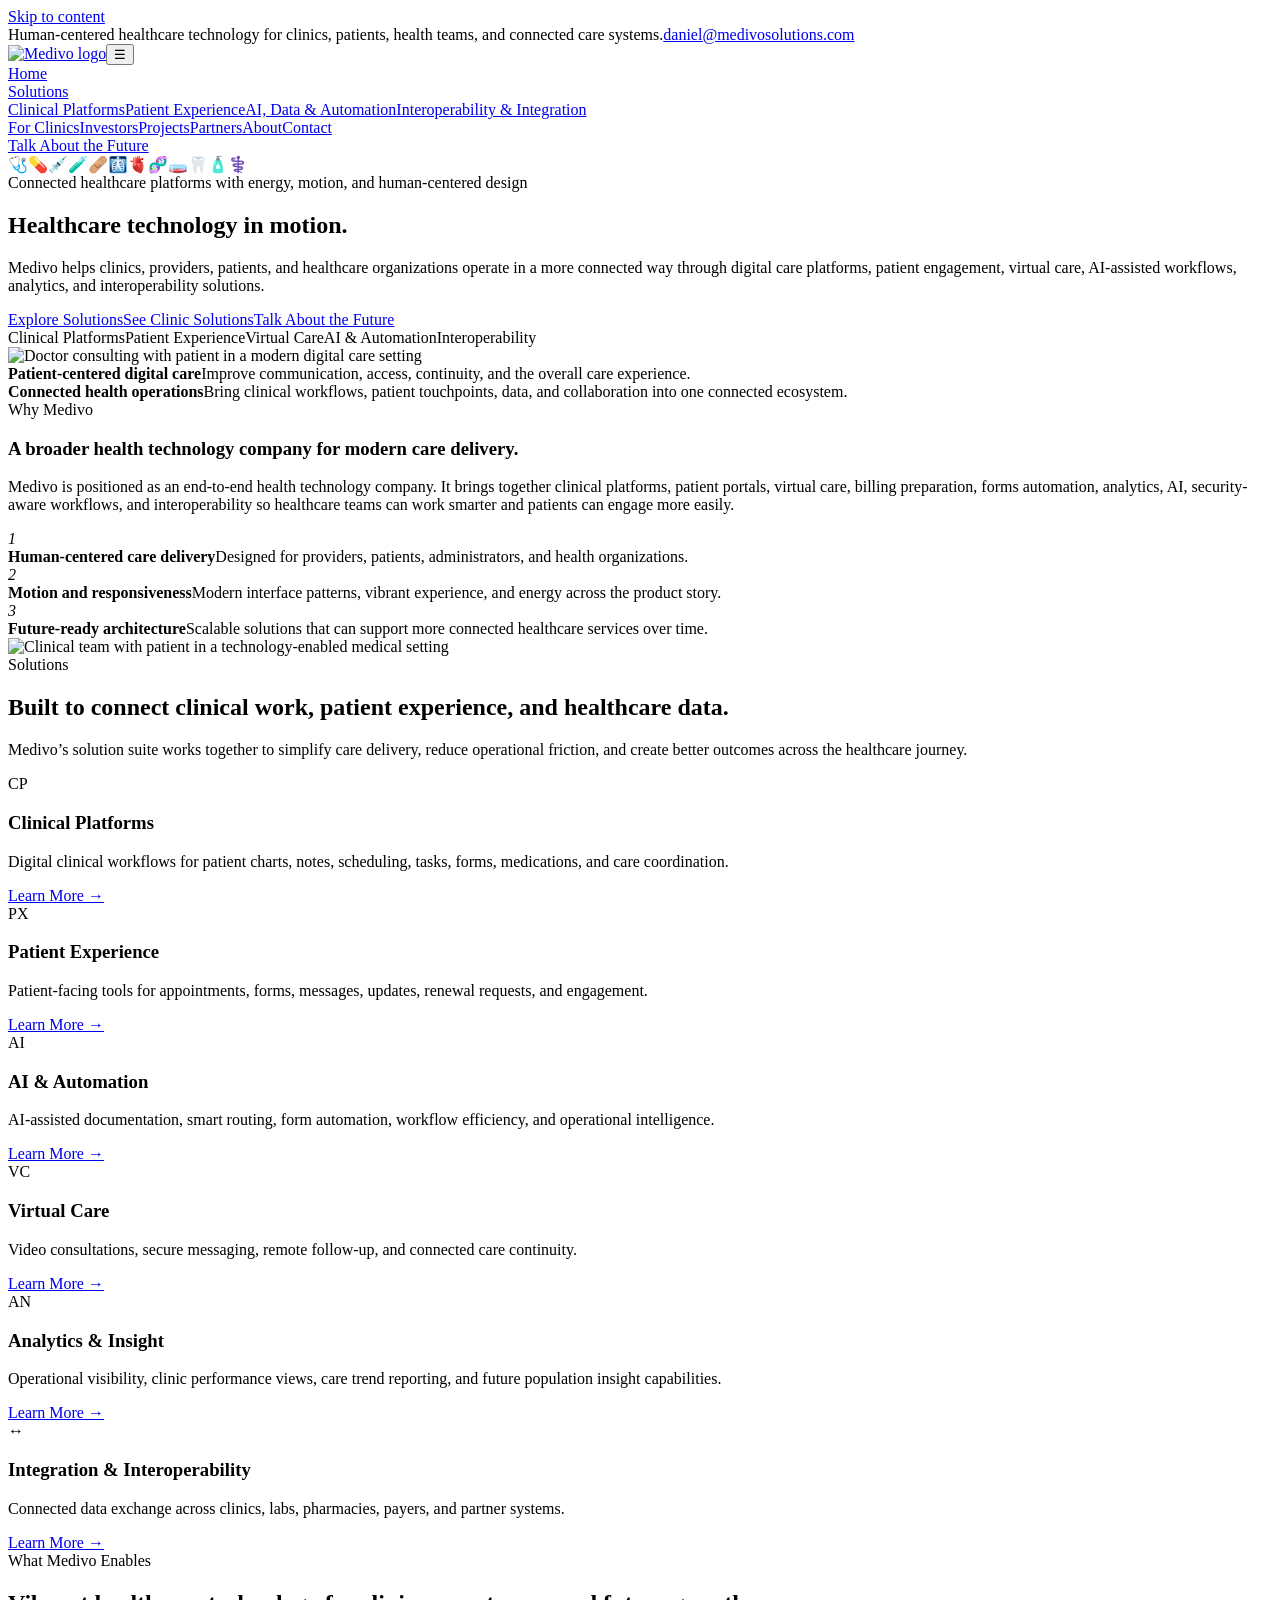
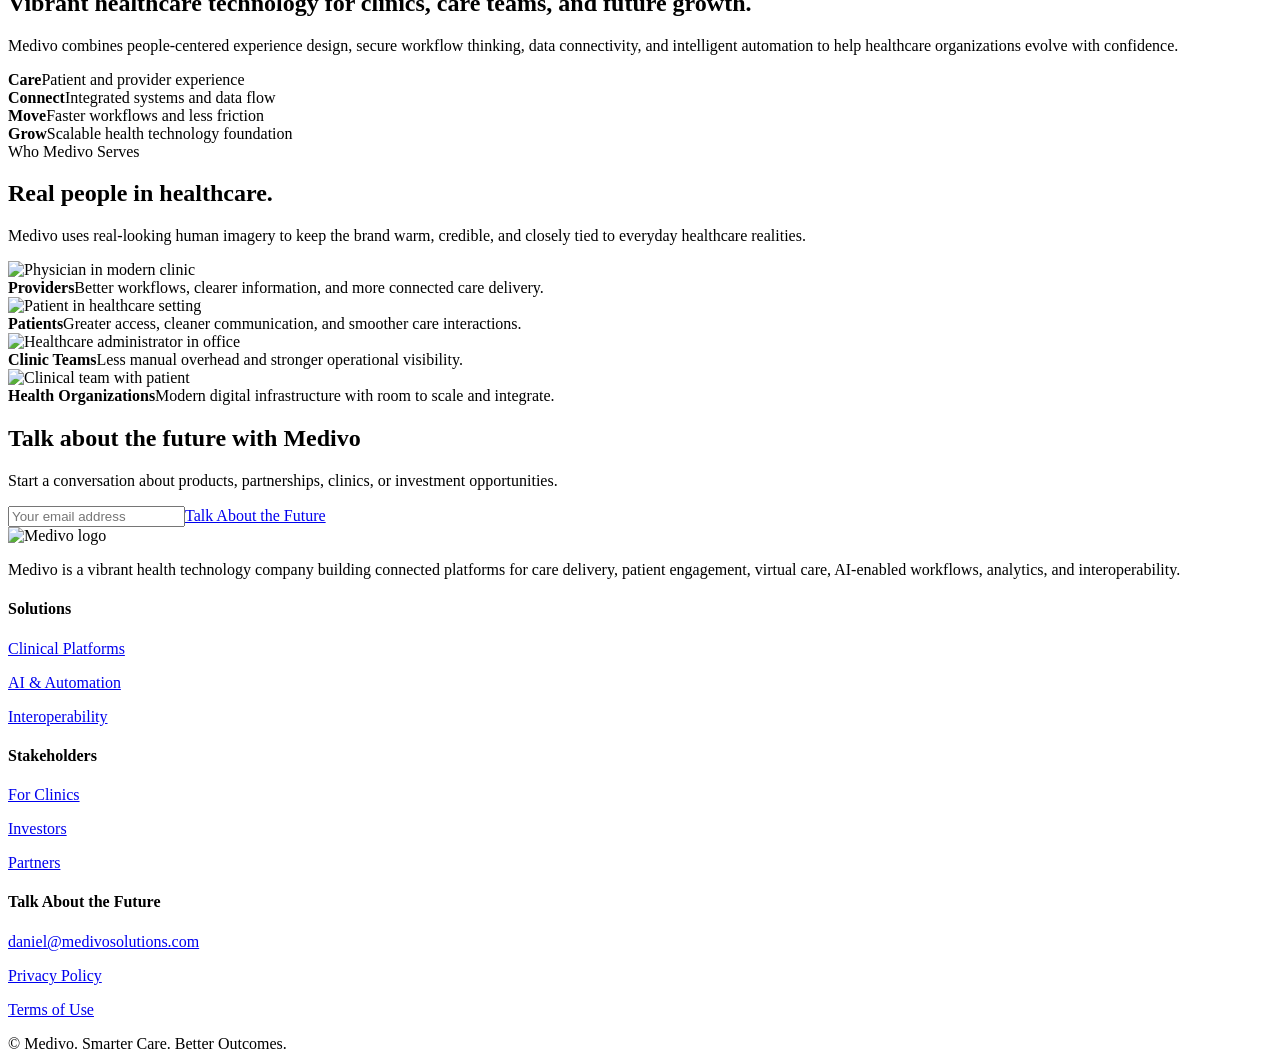
==== index.html @ 754ff714 "Add files via upload" ====
<!doctype html>
<html lang="en">
<head>
<meta charset="utf-8">
<meta name="viewport" content="width=device-width,initial-scale=1">
<title>Medivo | Vibrant Health Technology</title>
<meta name="description" content="Vibrant Medivo health technology website with movement and animated medical equipment.">
<link rel="icon" href="assets/img/favicon.png" type="image/png">
<link rel="stylesheet" href="assets/css/styles.css">
</head>
<body>
<div class="bg-grid" aria-hidden="true"></div>
<div class="bg-orbs" aria-hidden="true"><span></span><span></span><span></span><span></span></div>
<a class="skip-link" href="#main">Skip to content</a>
<div class="topbar"><div class="container topbar-inner"><span>Human-centered healthcare technology for clinics, patients, health teams, and connected care systems.</span><a data-talk-future data-subject="Talk About the Future - Website Inquiry" href="mailto:daniel@medivosolutions.com">daniel@medivosolutions.com</a></div></div>
<header class="header"><div class="container nav"><a class="logo" href="index.html" aria-label="Medivo Home"><img src="assets/img/medivo-logo-main.png" alt="Medivo logo"></a><button class="mobile-toggle" aria-label="Open menu" aria-expanded="false">☰</button><nav class="nav-menu" aria-label="Main navigation"><a href="index.html">Home</a><div class="dropdown"><a href="products-services.html">Solutions</a><div class="dropdown-menu"><a href="products-services.html#clinical">Clinical Platforms</a><a href="products-services.html#patient">Patient Experience</a><a href="products-services.html#ai">AI, Data & Automation</a><a href="products-services.html#connect">Interoperability & Integration</a></div></div><a href="clinics.html">For Clinics</a><a href="investors.html">Investors</a><a href="projects.html">Projects</a><a href="partners.html">Partners</a><a href="about.html">About</a><a href="contact.html">Contact</a></nav><div class="nav-actions"><a class="nav-cta pulse" data-talk-future data-subject="Talk About the Future - Main CTA" href="mailto:daniel@medivosolutions.com">Talk About the Future</a></div></div></header>
<main id="main">
<section class="hero"><div class="rain-layer" aria-hidden="true"><span class="med-drop">🩺</span><span class="med-drop">💊</span><span class="med-drop">💉</span><span class="med-drop">🧪</span><span class="med-drop">🩹</span><span class="med-drop">🩻</span><span class="med-drop">🫀</span><span class="med-drop">🧬</span><span class="med-drop">🧫</span><span class="med-drop">🦷</span><span class="med-drop">🧴</span><span class="med-drop">⚕️</span></div>
<div class="container hero-grid"><div class="reveal"><span class="kicker">Connected healthcare platforms with energy, motion, and human-centered design</span><h1>Healthcare technology in motion.</h1><p>Medivo helps clinics, providers, patients, and healthcare organizations operate in a more connected way through digital care platforms, patient engagement, virtual care, AI-assisted workflows, analytics, and interoperability solutions.</p><div class="hero-actions"><a class="btn btn-primary" href="products-services.html">Explore Solutions</a><a class="btn btn-glass" href="clinics.html">See Clinic Solutions</a><a class="btn btn-glass" data-talk-future data-subject="Talk About the Future - Hero CTA" href="mailto:daniel@medivosolutions.com">Talk About the Future</a></div><div class="hero-pills"><span class="hero-pill">Clinical Platforms</span><span class="hero-pill">Patient Experience</span><span class="hero-pill">Virtual Care</span><span class="hero-pill">AI & Automation</span><span class="hero-pill">Interoperability</span></div></div>
<div class="hero-visual reveal"><div class="image-shell float-soft"><img src="assets/img/hero-consultation.png" alt="Doctor consulting with patient in a modern digital care setting"></div><div class="floating-card left float"><strong>Patient-centered digital care</strong><span>Improve communication, access, continuity, and the overall care experience.</span><div class="dots"><i></i><i></i><i></i></div></div><div class="floating-card right float-soft"><strong>Connected health operations</strong><span>Bring clinical workflows, patient touchpoints, data, and collaboration into one connected ecosystem.</span></div></div></div></section>
<section class="section alt"><div class="container split"><div class="card reveal"><span class="section-kicker">Why Medivo</span><h3>A broader health technology company for modern care delivery.</h3><p>Medivo is positioned as an end-to-end health technology company. It brings together clinical platforms, patient portals, virtual care, billing preparation, forms automation, analytics, AI, security-aware workflows, and interoperability so healthcare teams can work smarter and patients can engage more easily.</p><div class="value-list"><div class="value"><i>1</i><div><strong>Human-centered care delivery</strong><span>Designed for providers, patients, administrators, and health organizations.</span></div></div><div class="value"><i>2</i><div><strong>Motion and responsiveness</strong><span>Modern interface patterns, vibrant experience, and energy across the product story.</span></div></div><div class="value"><i>3</i><div><strong>Future-ready architecture</strong><span>Scalable solutions that can support more connected healthcare services over time.</span></div></div></div></div><div class="card-img reveal"><img src="assets/img/clinic-team.png" alt="Clinical team with patient in a technology-enabled medical setting"></div></div></section>
<section class="section"><div class="container"><div class="section-head reveal"><span class="section-kicker">Solutions</span><h2>Built to connect clinical work, patient experience, and healthcare data.</h2><p>Medivo’s solution suite works together to simplify care delivery, reduce operational friction, and create better outcomes across the healthcare journey.</p></div><div class="feature-grid"><article class="feature-card reveal" id="clinical"><div class="icon">CP</div><h3>Clinical Platforms</h3><p>Digital clinical workflows for patient charts, notes, scheduling, tasks, forms, medications, and care coordination.</p><a class="learn" href="products-services.html#clinical">Learn More →</a></article><article class="feature-card reveal" id="patient"><div class="icon">PX</div><h3>Patient Experience</h3><p>Patient-facing tools for appointments, forms, messages, updates, renewal requests, and engagement.</p><a class="learn" href="products-services.html#patient">Learn More →</a></article><article class="feature-card reveal" id="ai"><div class="icon">AI</div><h3>AI & Automation</h3><p>AI-assisted documentation, smart routing, form automation, workflow efficiency, and operational intelligence.</p><a class="learn" href="products-services.html#ai">Learn More →</a></article><article class="feature-card reveal" id="virtual"><div class="icon">VC</div><h3>Virtual Care</h3><p>Video consultations, secure messaging, remote follow-up, and connected care continuity.</p><a class="learn" href="products-services.html#virtual">Learn More →</a></article><article class="feature-card reveal" id="analytics"><div class="icon">AN</div><h3>Analytics & Insight</h3><p>Operational visibility, clinic performance views, care trend reporting, and future population insight capabilities.</p><a class="learn" href="products-services.html#analytics">Learn More →</a></article><article class="feature-card reveal" id="connect"><div class="icon">↔</div><h3>Integration & Interoperability</h3><p>Connected data exchange across clinics, labs, pharmacies, payers, and partner systems.</p><a class="learn" href="products-services.html#connect">Learn More →</a></article></div></div></section>
<section class="section alt"><div class="container band reveal"><span class="section-kicker">What Medivo Enables</span><h2>Vibrant healthcare technology for clinics, care teams, and future growth.</h2><p>Medivo combines people-centered experience design, secure workflow thinking, data connectivity, and intelligent automation to help healthcare organizations evolve with confidence.</p><div class="kpi-grid"><div class="kpi"><strong>Care</strong><span>Patient and provider experience</span></div><div class="kpi"><strong>Connect</strong><span>Integrated systems and data flow</span></div><div class="kpi"><strong>Move</strong><span>Faster workflows and less friction</span></div><div class="kpi"><strong>Grow</strong><span>Scalable health technology foundation</span></div></div></div></section>
<section class="section"><div class="container"><div class="section-head reveal"><span class="section-kicker">Who Medivo Serves</span><h2>Real people in healthcare.</h2><p>Medivo uses real-looking human imagery to keep the brand warm, credible, and closely tied to everyday healthcare realities.</p></div><div class="people-grid"><div class="person-card reveal"><img src="assets/img/doctor-portrait.png" alt="Physician in modern clinic"><div class="person-copy"><strong>Providers</strong><span>Better workflows, clearer information, and more connected care delivery.</span></div></div><div class="person-card reveal"><img src="assets/img/patient-portrait.png" alt="Patient in healthcare setting"><div class="person-copy"><strong>Patients</strong><span>Greater access, cleaner communication, and smoother care interactions.</span></div></div><div class="person-card reveal"><img src="assets/img/professional-office.png" alt="Healthcare administrator in office"><div class="person-copy"><strong>Clinic Teams</strong><span>Less manual overhead and stronger operational visibility.</span></div></div><div class="person-card reveal"><img src="assets/img/clinic-team.png" alt="Clinical team with patient"><div class="person-copy"><strong>Health Organizations</strong><span>Modern digital infrastructure with room to scale and integrate.</span></div></div></div></div></section>
<section class="section alt"><div class="container newsletter reveal"><div><h2>Talk about the future with Medivo</h2><p>Start a conversation about products, partnerships, clinics, or investment opportunities.</p></div><div class="newsletter-form"><input aria-label="Email address" placeholder="Your email address"><a class="btn btn-primary" data-talk-future data-subject="Talk About the Future - Homepage Bottom CTA" href="mailto:daniel@medivosolutions.com">Talk About the Future</a></div></div></section></main>
<footer class="footer"><div class="container"><div class="footer-grid"><div><img src="assets/img/medivo-logo-main.png" alt="Medivo logo"><p>Medivo is a vibrant health technology company building connected platforms for care delivery, patient engagement, virtual care, AI-enabled workflows, analytics, and interoperability.</p></div><div><h4>Solutions</h4><p><a href="products-services.html">Clinical Platforms</a></p><p><a href="products-services.html#ai">AI & Automation</a></p><p><a href="products-services.html#connect">Interoperability</a></p></div><div><h4>Stakeholders</h4><p><a href="clinics.html">For Clinics</a></p><p><a href="investors.html">Investors</a></p><p><a href="partners.html">Partners</a></p></div><div><h4>Talk About the Future</h4><p><a data-talk-future data-subject="Talk About the Future - Footer Inquiry" href="mailto:daniel@medivosolutions.com">daniel@medivosolutions.com</a></p><p><a href="privacy-policy.html">Privacy Policy</a></p><p><a href="terms-of-use.html">Terms of Use</a></p></div></div><div class="footer-bottom">© <span data-year></span> Medivo. Smarter Care. Better Outcomes.</div></div></footer>
<script src="assets/js/main.js"></script>
</body></html>
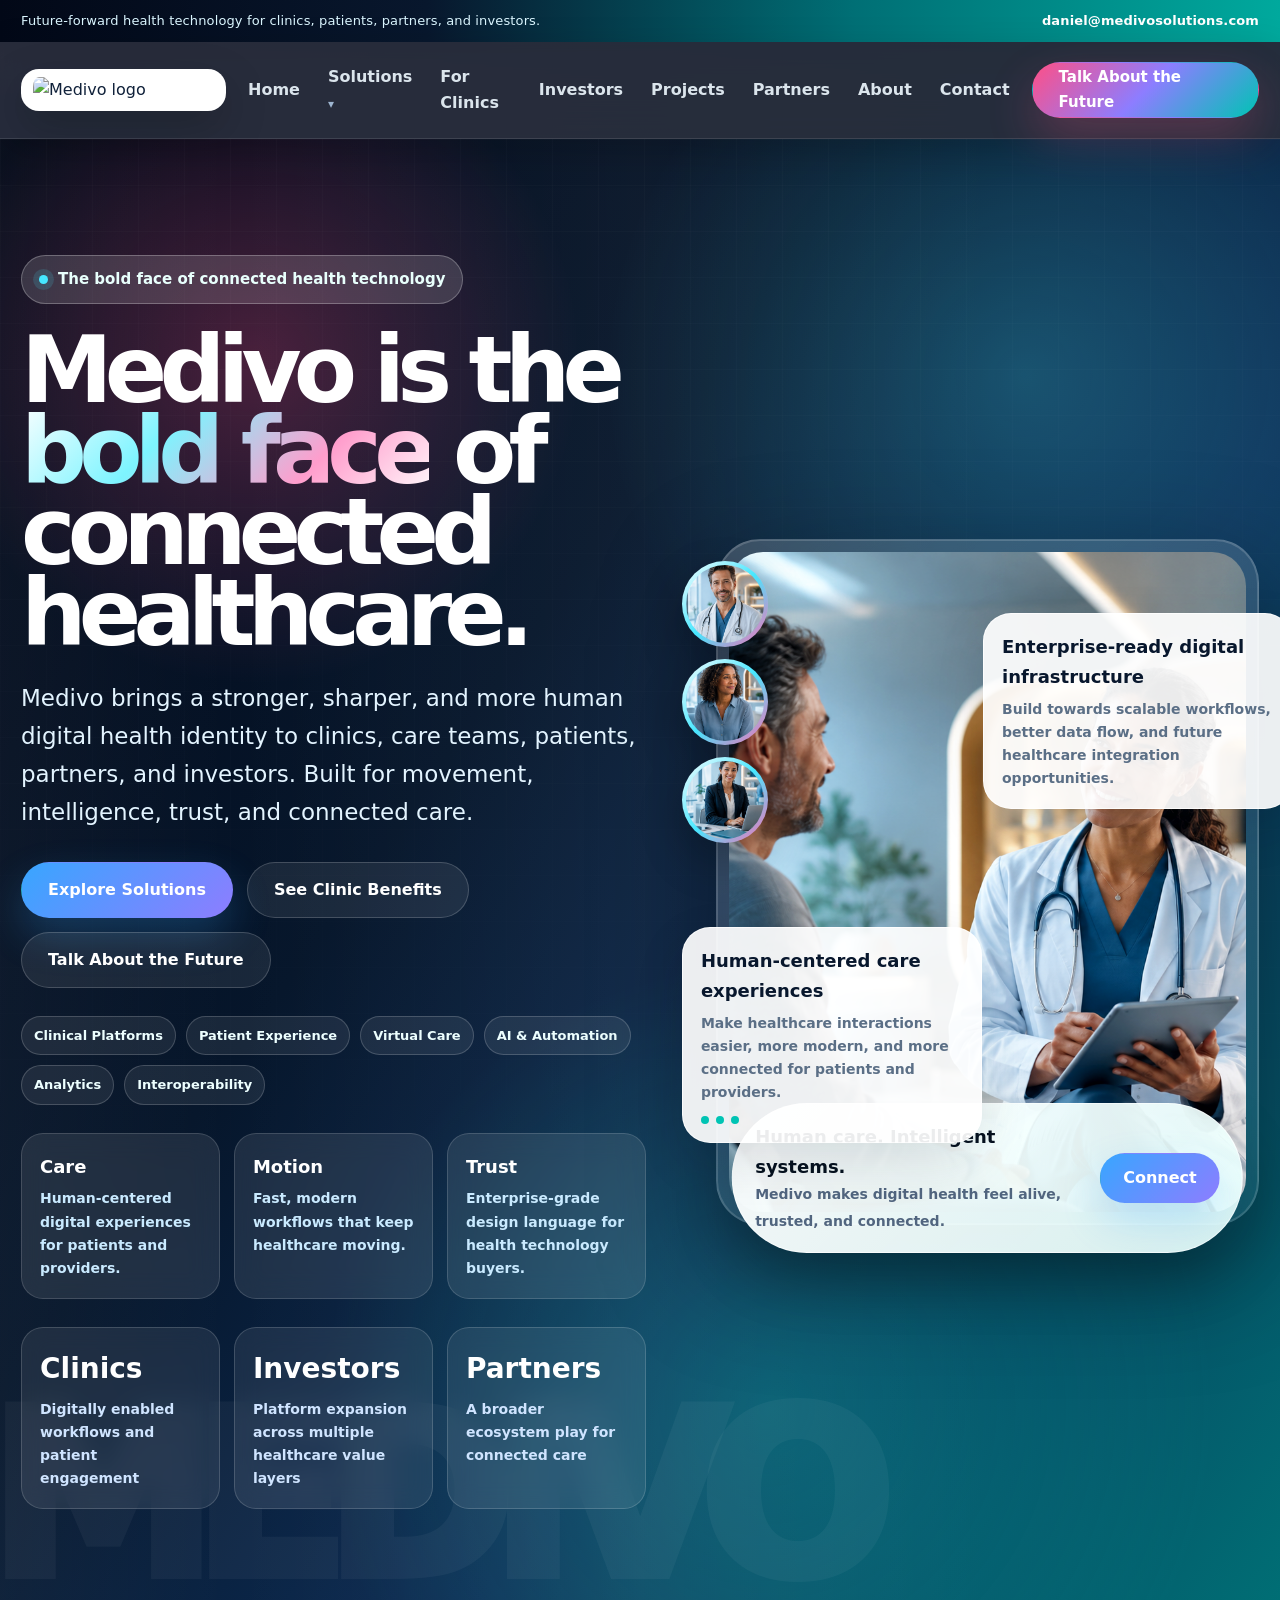
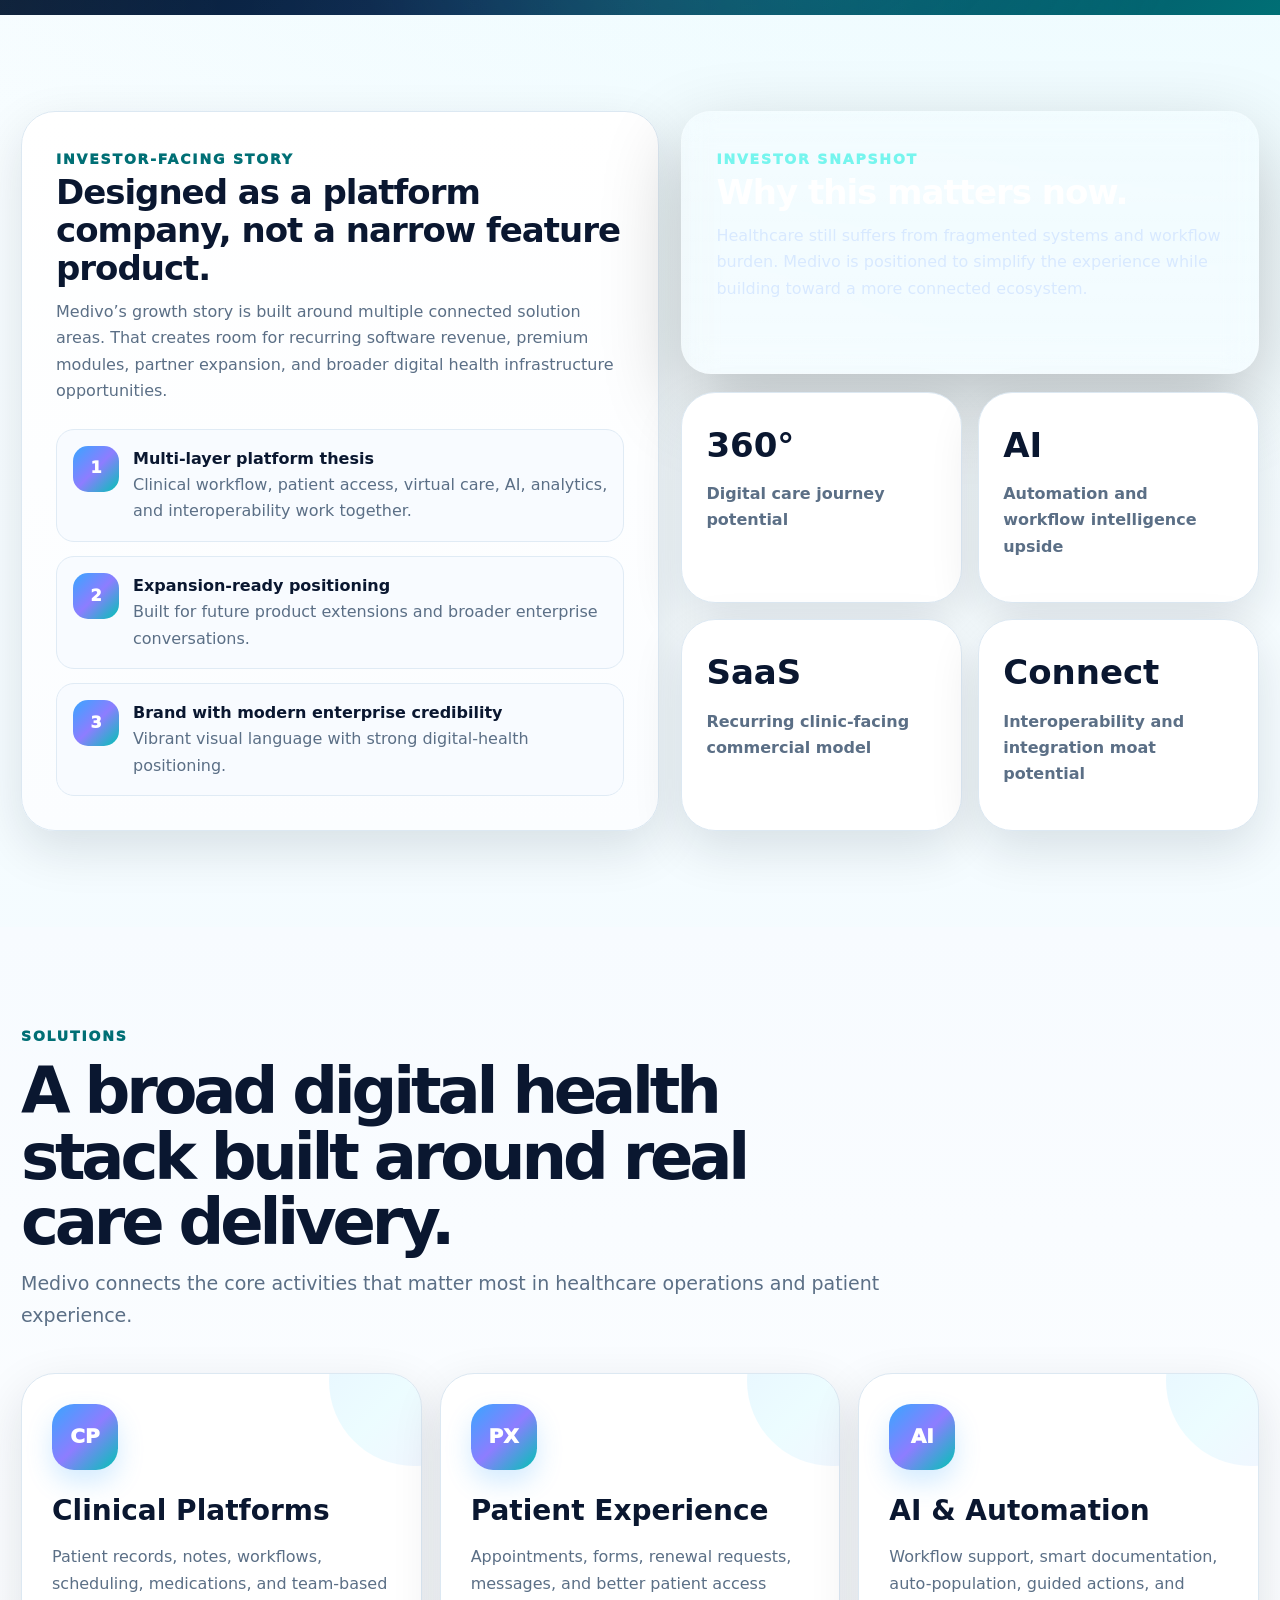
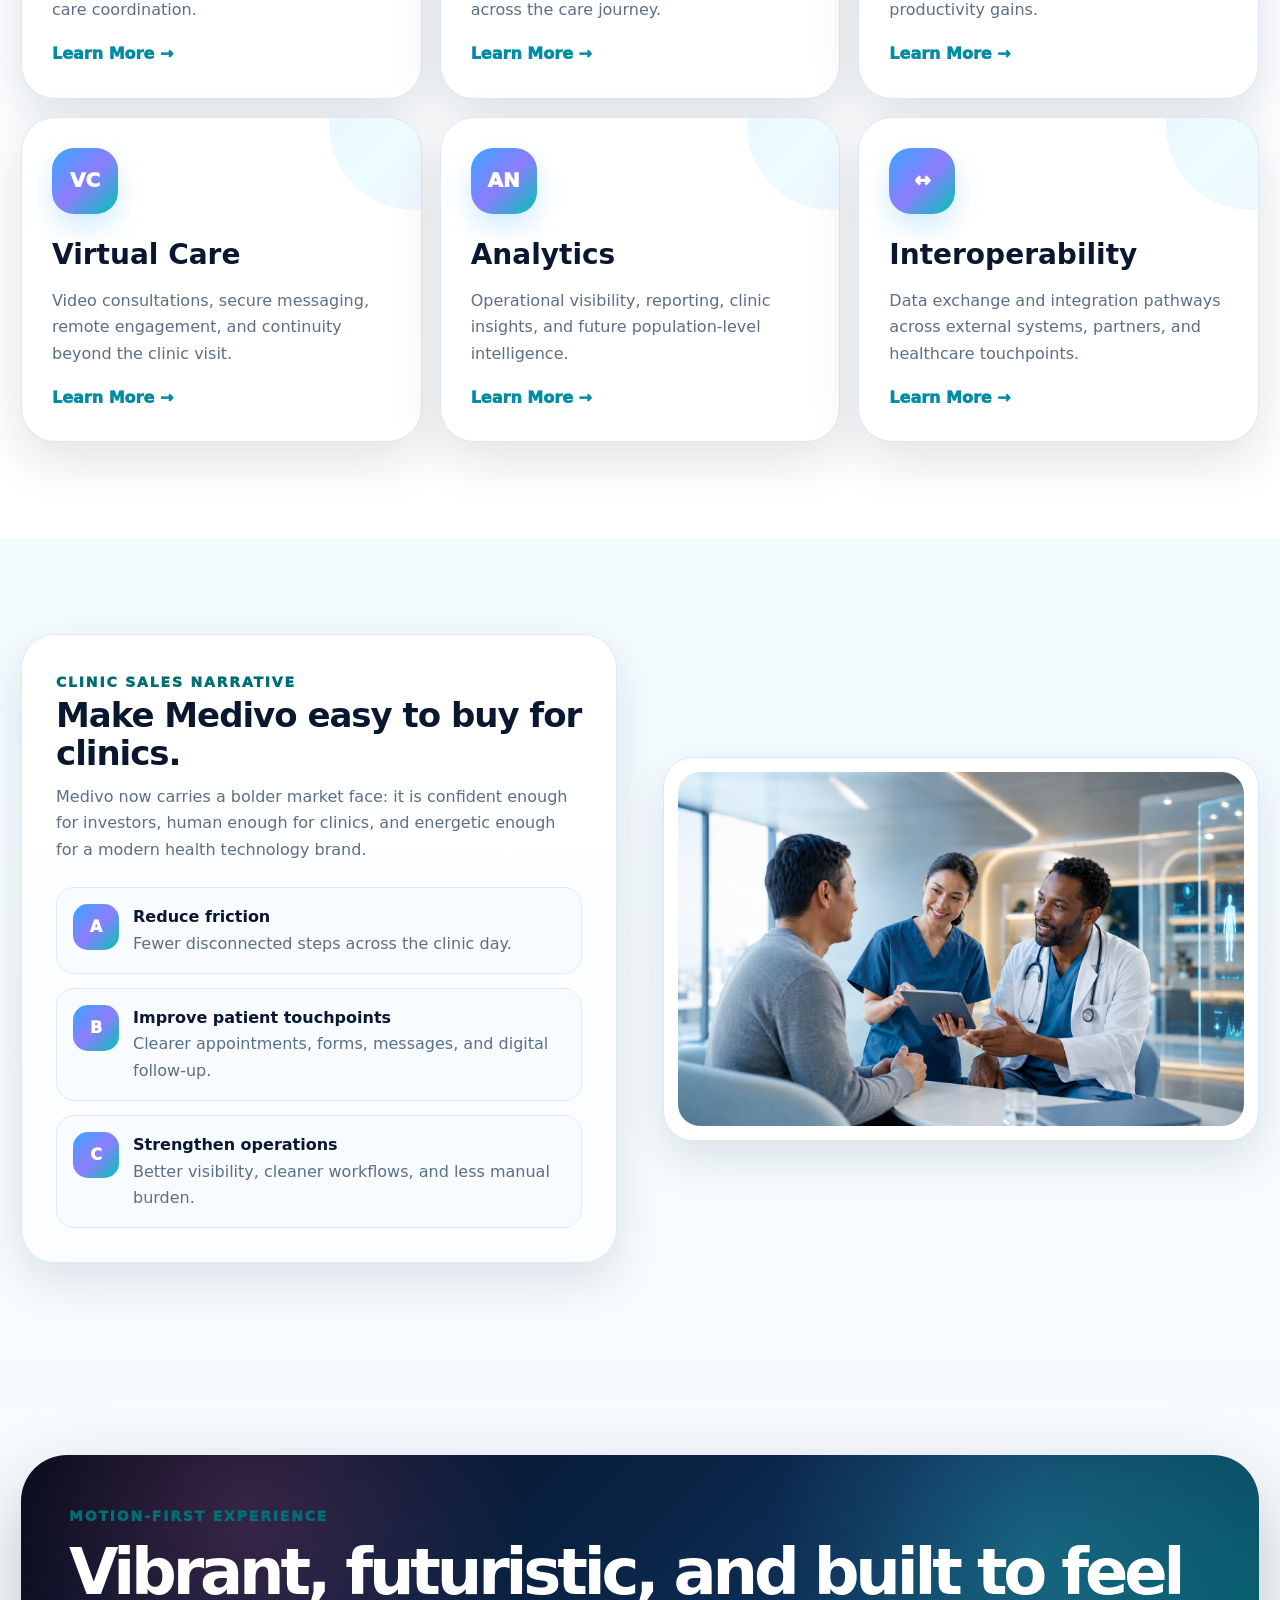
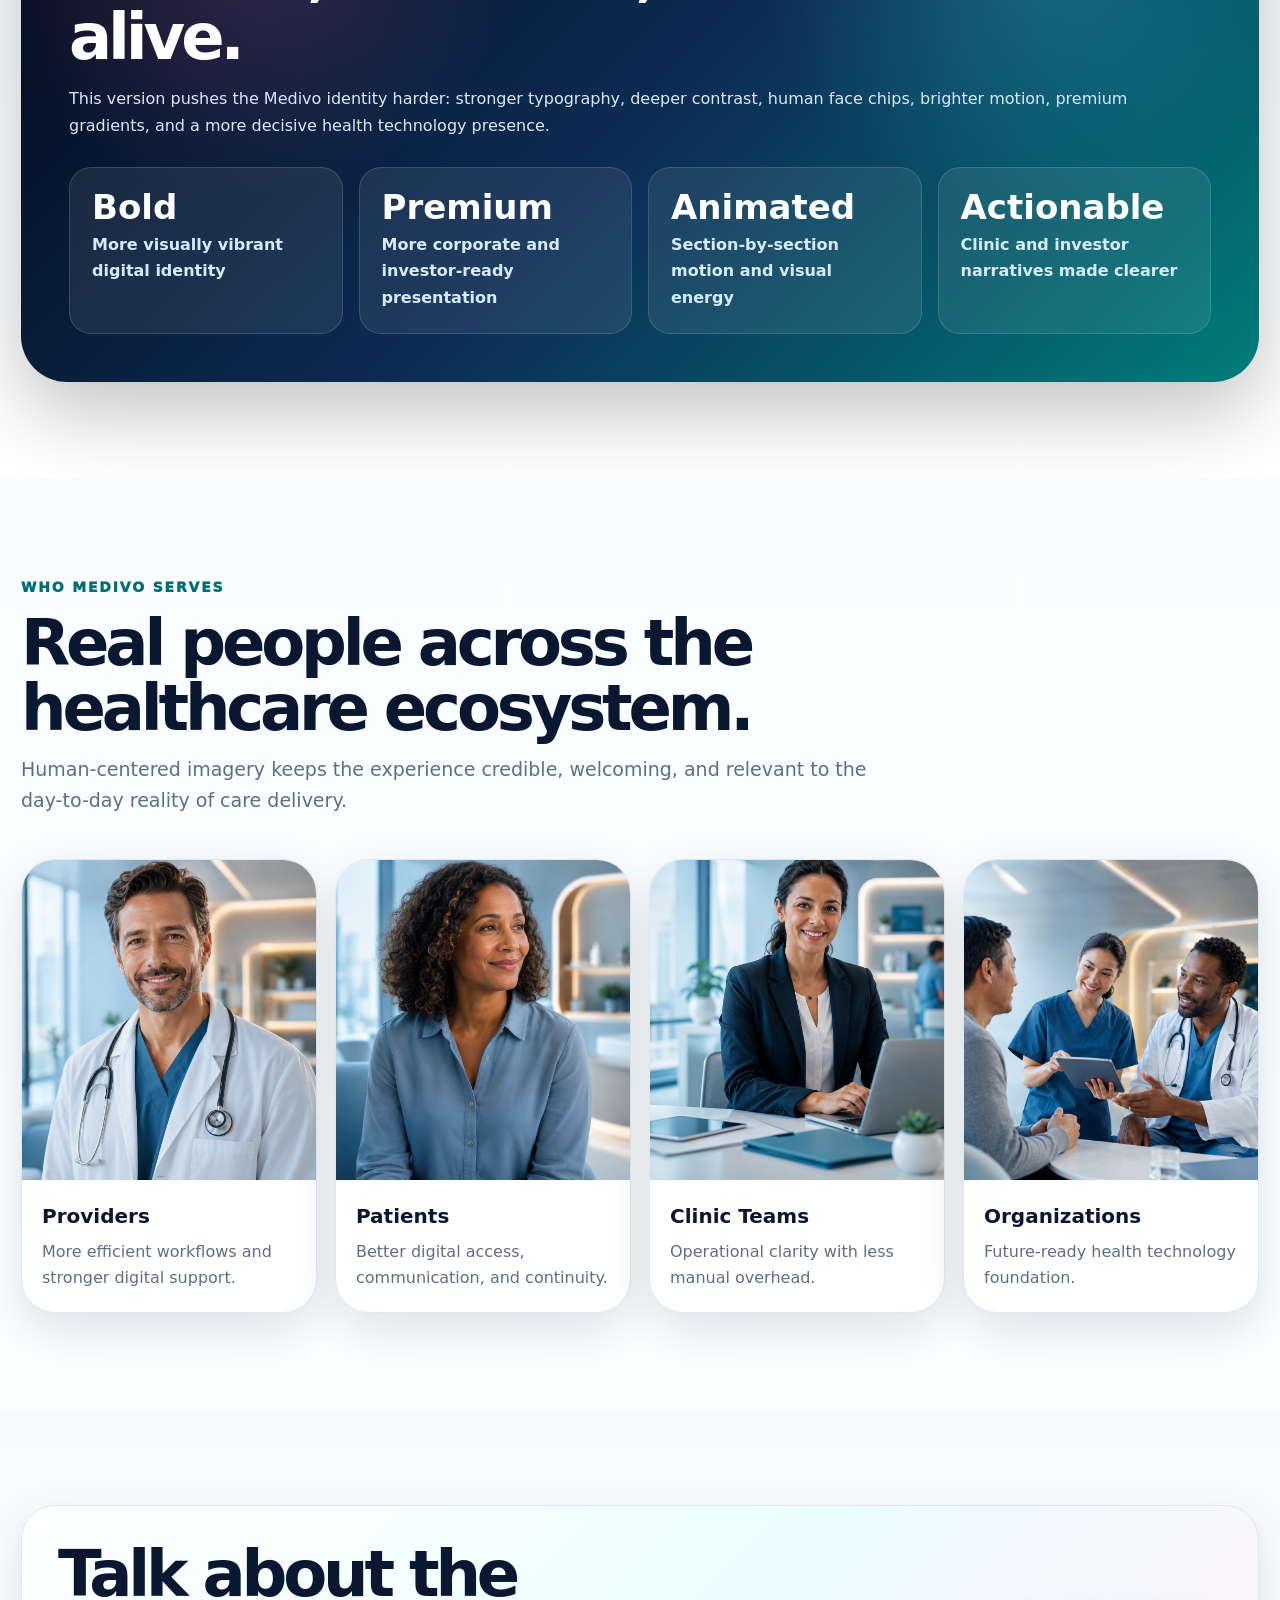
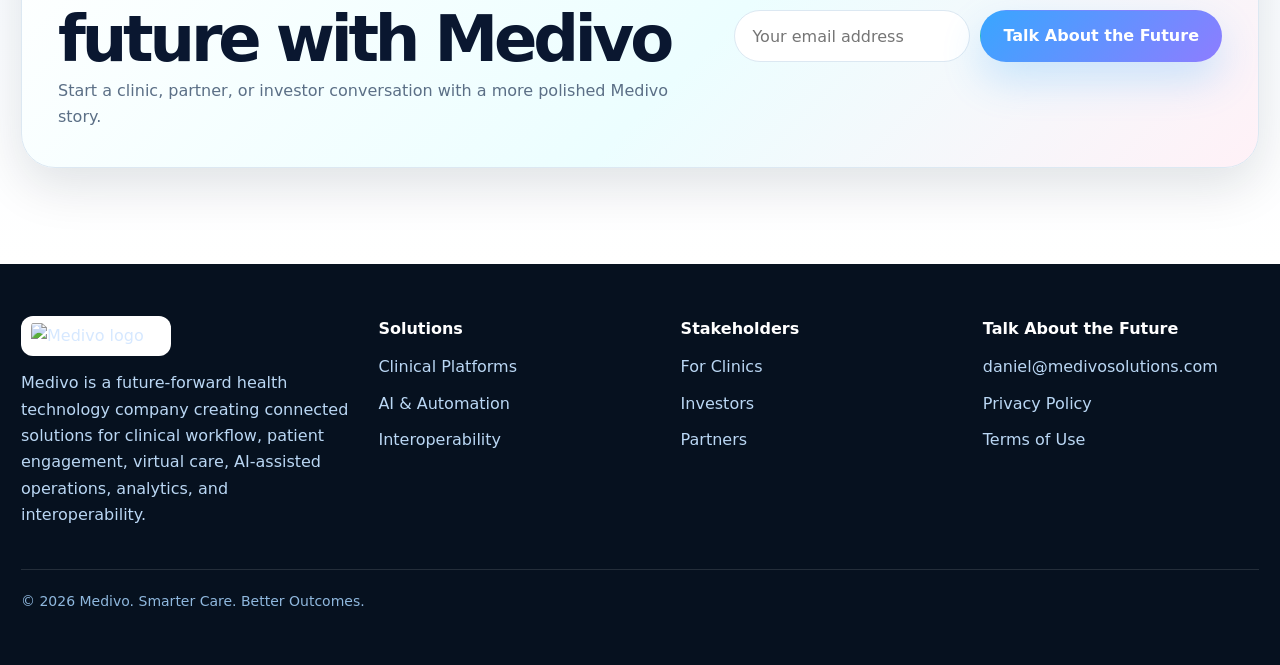
==== commit 5d69ef4e: "Add files via upload" ====
--- a/index.html
+++ b/index.html
@@ -3,8 +3,8 @@
 <head>
 <meta charset="utf-8">
 <meta name="viewport" content="width=device-width,initial-scale=1">
-<title>Medivo | Vibrant Health Technology</title>
-<meta name="description" content="Vibrant Medivo health technology website with movement and animated medical equipment.">
+<title>Medivo | Bold Face of Connected Health Technology</title>
+<meta name="description" content="A bolder Medivo website package with stronger brand face, motion, real human imagery, and premium health technology positioning.">
 <link rel="icon" href="assets/img/favicon.png" type="image/png">
 <link rel="stylesheet" href="assets/css/styles.css">
 </head>
@@ -12,17 +12,15 @@
 <div class="bg-grid" aria-hidden="true"></div>
 <div class="bg-orbs" aria-hidden="true"><span></span><span></span><span></span><span></span></div>
 <a class="skip-link" href="#main">Skip to content</a>
-<div class="topbar"><div class="container topbar-inner"><span>Human-centered healthcare technology for clinics, patients, health teams, and connected care systems.</span><a data-talk-future data-subject="Talk About the Future - Website Inquiry" href="mailto:daniel@medivosolutions.com">daniel@medivosolutions.com</a></div></div>
+<div class="topbar"><div class="container topbar-inner"><span>Future-forward health technology for clinics, patients, partners, and investors.</span><a data-talk-future data-subject="Talk About the Future - Website Inquiry" href="mailto:daniel@medivosolutions.com">daniel@medivosolutions.com</a></div></div>
 <header class="header"><div class="container nav"><a class="logo" href="index.html" aria-label="Medivo Home"><img src="assets/img/medivo-logo-main.png" alt="Medivo logo"></a><button class="mobile-toggle" aria-label="Open menu" aria-expanded="false">☰</button><nav class="nav-menu" aria-label="Main navigation"><a href="index.html">Home</a><div class="dropdown"><a href="products-services.html">Solutions</a><div class="dropdown-menu"><a href="products-services.html#clinical">Clinical Platforms</a><a href="products-services.html#patient">Patient Experience</a><a href="products-services.html#ai">AI, Data & Automation</a><a href="products-services.html#connect">Interoperability & Integration</a></div></div><a href="clinics.html">For Clinics</a><a href="investors.html">Investors</a><a href="projects.html">Projects</a><a href="partners.html">Partners</a><a href="about.html">About</a><a href="contact.html">Contact</a></nav><div class="nav-actions"><a class="nav-cta pulse" data-talk-future data-subject="Talk About the Future - Main CTA" href="mailto:daniel@medivosolutions.com">Talk About the Future</a></div></div></header>
 <main id="main">
-<section class="hero"><div class="rain-layer" aria-hidden="true"><span class="med-drop">🩺</span><span class="med-drop">💊</span><span class="med-drop">💉</span><span class="med-drop">🧪</span><span class="med-drop">🩹</span><span class="med-drop">🩻</span><span class="med-drop">🫀</span><span class="med-drop">🧬</span><span class="med-drop">🧫</span><span class="med-drop">🦷</span><span class="med-drop">🧴</span><span class="med-drop">⚕️</span></div>
-<div class="container hero-grid"><div class="reveal"><span class="kicker">Connected healthcare platforms with energy, motion, and human-centered design</span><h1>Healthcare technology in motion.</h1><p>Medivo helps clinics, providers, patients, and healthcare organizations operate in a more connected way through digital care platforms, patient engagement, virtual care, AI-assisted workflows, analytics, and interoperability solutions.</p><div class="hero-actions"><a class="btn btn-primary" href="products-services.html">Explore Solutions</a><a class="btn btn-glass" href="clinics.html">See Clinic Solutions</a><a class="btn btn-glass" data-talk-future data-subject="Talk About the Future - Hero CTA" href="mailto:daniel@medivosolutions.com">Talk About the Future</a></div><div class="hero-pills"><span class="hero-pill">Clinical Platforms</span><span class="hero-pill">Patient Experience</span><span class="hero-pill">Virtual Care</span><span class="hero-pill">AI & Automation</span><span class="hero-pill">Interoperability</span></div></div>
-<div class="hero-visual reveal"><div class="image-shell float-soft"><img src="assets/img/hero-consultation.png" alt="Doctor consulting with patient in a modern digital care setting"></div><div class="floating-card left float"><strong>Patient-centered digital care</strong><span>Improve communication, access, continuity, and the overall care experience.</span><div class="dots"><i></i><i></i><i></i></div></div><div class="floating-card right float-soft"><strong>Connected health operations</strong><span>Bring clinical workflows, patient touchpoints, data, and collaboration into one connected ecosystem.</span></div></div></div></section>
-<section class="section alt"><div class="container split"><div class="card reveal"><span class="section-kicker">Why Medivo</span><h3>A broader health technology company for modern care delivery.</h3><p>Medivo is positioned as an end-to-end health technology company. It brings together clinical platforms, patient portals, virtual care, billing preparation, forms automation, analytics, AI, security-aware workflows, and interoperability so healthcare teams can work smarter and patients can engage more easily.</p><div class="value-list"><div class="value"><i>1</i><div><strong>Human-centered care delivery</strong><span>Designed for providers, patients, administrators, and health organizations.</span></div></div><div class="value"><i>2</i><div><strong>Motion and responsiveness</strong><span>Modern interface patterns, vibrant experience, and energy across the product story.</span></div></div><div class="value"><i>3</i><div><strong>Future-ready architecture</strong><span>Scalable solutions that can support more connected healthcare services over time.</span></div></div></div></div><div class="card-img reveal"><img src="assets/img/clinic-team.png" alt="Clinical team with patient in a technology-enabled medical setting"></div></div></section>
-<section class="section"><div class="container"><div class="section-head reveal"><span class="section-kicker">Solutions</span><h2>Built to connect clinical work, patient experience, and healthcare data.</h2><p>Medivo’s solution suite works together to simplify care delivery, reduce operational friction, and create better outcomes across the healthcare journey.</p></div><div class="feature-grid"><article class="feature-card reveal" id="clinical"><div class="icon">CP</div><h3>Clinical Platforms</h3><p>Digital clinical workflows for patient charts, notes, scheduling, tasks, forms, medications, and care coordination.</p><a class="learn" href="products-services.html#clinical">Learn More →</a></article><article class="feature-card reveal" id="patient"><div class="icon">PX</div><h3>Patient Experience</h3><p>Patient-facing tools for appointments, forms, messages, updates, renewal requests, and engagement.</p><a class="learn" href="products-services.html#patient">Learn More →</a></article><article class="feature-card reveal" id="ai"><div class="icon">AI</div><h3>AI & Automation</h3><p>AI-assisted documentation, smart routing, form automation, workflow efficiency, and operational intelligence.</p><a class="learn" href="products-services.html#ai">Learn More →</a></article><article class="feature-card reveal" id="virtual"><div class="icon">VC</div><h3>Virtual Care</h3><p>Video consultations, secure messaging, remote follow-up, and connected care continuity.</p><a class="learn" href="products-services.html#virtual">Learn More →</a></article><article class="feature-card reveal" id="analytics"><div class="icon">AN</div><h3>Analytics & Insight</h3><p>Operational visibility, clinic performance views, care trend reporting, and future population insight capabilities.</p><a class="learn" href="products-services.html#analytics">Learn More →</a></article><article class="feature-card reveal" id="connect"><div class="icon">↔</div><h3>Integration & Interoperability</h3><p>Connected data exchange across clinics, labs, pharmacies, payers, and partner systems.</p><a class="learn" href="products-services.html#connect">Learn More →</a></article></div></div></section>
-<section class="section alt"><div class="container band reveal"><span class="section-kicker">What Medivo Enables</span><h2>Vibrant healthcare technology for clinics, care teams, and future growth.</h2><p>Medivo combines people-centered experience design, secure workflow thinking, data connectivity, and intelligent automation to help healthcare organizations evolve with confidence.</p><div class="kpi-grid"><div class="kpi"><strong>Care</strong><span>Patient and provider experience</span></div><div class="kpi"><strong>Connect</strong><span>Integrated systems and data flow</span></div><div class="kpi"><strong>Move</strong><span>Faster workflows and less friction</span></div><div class="kpi"><strong>Grow</strong><span>Scalable health technology foundation</span></div></div></div></section>
-<section class="section"><div class="container"><div class="section-head reveal"><span class="section-kicker">Who Medivo Serves</span><h2>Real people in healthcare.</h2><p>Medivo uses real-looking human imagery to keep the brand warm, credible, and closely tied to everyday healthcare realities.</p></div><div class="people-grid"><div class="person-card reveal"><img src="assets/img/doctor-portrait.png" alt="Physician in modern clinic"><div class="person-copy"><strong>Providers</strong><span>Better workflows, clearer information, and more connected care delivery.</span></div></div><div class="person-card reveal"><img src="assets/img/patient-portrait.png" alt="Patient in healthcare setting"><div class="person-copy"><strong>Patients</strong><span>Greater access, cleaner communication, and smoother care interactions.</span></div></div><div class="person-card reveal"><img src="assets/img/professional-office.png" alt="Healthcare administrator in office"><div class="person-copy"><strong>Clinic Teams</strong><span>Less manual overhead and stronger operational visibility.</span></div></div><div class="person-card reveal"><img src="assets/img/clinic-team.png" alt="Clinical team with patient"><div class="person-copy"><strong>Health Organizations</strong><span>Modern digital infrastructure with room to scale and integrate.</span></div></div></div></div></section>
-<section class="section alt"><div class="container newsletter reveal"><div><h2>Talk about the future with Medivo</h2><p>Start a conversation about products, partnerships, clinics, or investment opportunities.</p></div><div class="newsletter-form"><input aria-label="Email address" placeholder="Your email address"><a class="btn btn-primary" data-talk-future data-subject="Talk About the Future - Homepage Bottom CTA" href="mailto:daniel@medivosolutions.com">Talk About the Future</a></div></div></section></main>
-<footer class="footer"><div class="container"><div class="footer-grid"><div><img src="assets/img/medivo-logo-main.png" alt="Medivo logo"><p>Medivo is a vibrant health technology company building connected platforms for care delivery, patient engagement, virtual care, AI-enabled workflows, analytics, and interoperability.</p></div><div><h4>Solutions</h4><p><a href="products-services.html">Clinical Platforms</a></p><p><a href="products-services.html#ai">AI & Automation</a></p><p><a href="products-services.html#connect">Interoperability</a></p></div><div><h4>Stakeholders</h4><p><a href="clinics.html">For Clinics</a></p><p><a href="investors.html">Investors</a></p><p><a href="partners.html">Partners</a></p></div><div><h4>Talk About the Future</h4><p><a data-talk-future data-subject="Talk About the Future - Footer Inquiry" href="mailto:daniel@medivosolutions.com">daniel@medivosolutions.com</a></p><p><a href="privacy-policy.html">Privacy Policy</a></p><p><a href="terms-of-use.html">Terms of Use</a></p></div></div><div class="footer-bottom">© <span data-year></span> Medivo. Smarter Care. Better Outcomes.</div></div></footer>
-<script src="assets/js/main.js"></script>
-</body></html>+<section class="hero"><div class="brand-marquee" aria-hidden="true">MEDIVO</div><div class="rain-layer" aria-hidden="true"><span class="med-drop">🩺</span><span class="med-drop">💊</span><span class="med-drop">💉</span><span class="med-drop">🧪</span><span class="med-drop">🩹</span><span class="med-drop">🩻</span><span class="med-drop">🫀</span><span class="med-drop">🧬</span><span class="med-drop">🧫</span><span class="med-drop">🦷</span><span class="med-drop">🧴</span><span class="med-drop">⚕️</span></div><div class="container hero-grid"><div class="reveal"><span class="kicker">The bold face of connected health technology</span><h1>Medivo is the <span class="accent-word">bold face</span> of connected healthcare.</h1><p>Medivo brings a stronger, sharper, and more human digital health identity to clinics, care teams, patients, partners, and investors. Built for movement, intelligence, trust, and connected care.</p><div class="hero-actions"><a class="btn btn-primary" href="products-services.html">Explore Solutions</a><a class="btn btn-outline" href="clinics.html">See Clinic Benefits</a><a class="btn btn-outline" data-talk-future data-subject="Talk About the Future - Hero CTA" href="mailto:daniel@medivosolutions.com">Talk About the Future</a></div><div class="hero-pills"><span class="hero-pill">Clinical Platforms</span><span class="hero-pill">Patient Experience</span><span class="hero-pill">Virtual Care</span><span class="hero-pill">AI & Automation</span><span class="hero-pill">Analytics</span><span class="hero-pill">Interoperability</span></div><div class="hero-command"><div><strong>Care</strong><span>Human-centered digital experiences for patients and providers.</span></div><div><strong>Motion</strong><span>Fast, modern workflows that keep healthcare moving.</span></div><div><strong>Trust</strong><span>Enterprise-grade design language for health technology buyers.</span></div></div><div class="metrics reveal-scale"><div class="metric"><strong>Clinics</strong><span>Digitally enabled workflows and patient engagement</span></div><div class="metric"><strong>Investors</strong><span>Platform expansion across multiple healthcare value layers</span></div><div class="metric"><strong>Partners</strong><span>A broader ecosystem play for connected care</span></div></div></div><div class="hero-visual reveal-scale"><div class="face-stack"><div class="face-chip"><img src="assets/img/doctor-portrait.png" alt="Doctor portrait"></div><div class="face-chip"><img src="assets/img/patient-portrait.png" alt="Patient portrait"></div><div class="face-chip"><img src="assets/img/professional-office.png" alt="Healthcare professional portrait"></div></div><div class="image-shell float-soft"><img src="assets/img/hero-consultation.png" alt="Doctor consulting with patient in a digital care setting"></div><div class="face-banner"><div><strong>Human care. Intelligent systems.</strong><br><span>Medivo makes digital health feel alive, trusted, and connected.</span></div><a class="btn btn-primary" data-talk-future data-subject="Talk About the Future - Face Banner CTA" href="mailto:daniel@medivosolutions.com">Connect</a></div><div class="floating-card left float"><strong>Human-centered care experiences</strong><span>Make healthcare interactions easier, more modern, and more connected for patients and providers.</span><div class="dots"><i></i><i></i><i></i></div></div><div class="floating-card right float-soft"><strong>Enterprise-ready digital infrastructure</strong><span>Build towards scalable workflows, better data flow, and future healthcare integration opportunities.</span></div></div></div></section>
+<section class="section"><div class="container dual-grid"><div class="glass-card reveal"><span class="section-kicker">Investor-Facing Story</span><h3>Designed as a platform company, not a narrow feature product.</h3><p>Medivo’s growth story is built around multiple connected solution areas. That creates room for recurring software revenue, premium modules, partner expansion, and broader digital health infrastructure opportunities.</p><div class="value-list"><div class="value"><i>1</i><div><strong>Multi-layer platform thesis</strong><span>Clinical workflow, patient access, virtual care, AI, analytics, and interoperability work together.</span></div></div><div class="value"><i>2</i><div><strong>Expansion-ready positioning</strong><span>Built for future product extensions and broader enterprise conversations.</span></div></div><div class="value"><i>3</i><div><strong>Brand with modern enterprise credibility</strong><span>Vibrant visual language with strong digital-health positioning.</span></div></div></div></div><div class="stack"><div class="glass-dark reveal-scale"><span class="section-kicker" style="color:#76f5ee">Investor Snapshot</span><h3>Why this matters now.</h3><p>Healthcare still suffers from fragmented systems and workflow burden. Medivo is positioned to simplify the experience while building toward a more connected ecosystem.</p></div><div class="stat-panel"><div class="stat-box reveal"><strong>360°</strong><span>Digital care journey potential</span></div><div class="stat-box reveal"><strong>AI</strong><span>Automation and workflow intelligence upside</span></div><div class="stat-box reveal"><strong>SaaS</strong><span>Recurring clinic-facing commercial model</span></div><div class="stat-box reveal"><strong>Connect</strong><span>Interoperability and integration moat potential</span></div></div></div></div></section>
+<section class="section alt"><div class="container"><div class="section-head reveal"><span class="section-kicker">Solutions</span><h2>A broad digital health stack built around real care delivery.</h2><p>Medivo connects the core activities that matter most in healthcare operations and patient experience.</p></div><div class="feature-grid"><article class="feature-card reveal"><div class="icon">CP</div><h3>Clinical Platforms</h3><p>Patient records, notes, workflows, scheduling, medications, and team-based care coordination.</p><a class="learn" href="products-services.html#clinical">Learn More →</a></article><article class="feature-card reveal"><div class="icon">PX</div><h3>Patient Experience</h3><p>Appointments, forms, renewal requests, messages, and better patient access across the care journey.</p><a class="learn" href="products-services.html#patient">Learn More →</a></article><article class="feature-card reveal"><div class="icon">AI</div><h3>AI & Automation</h3><p>Workflow support, smart documentation, auto-population, guided actions, and productivity gains.</p><a class="learn" href="products-services.html#ai">Learn More →</a></article><article class="feature-card reveal"><div class="icon">VC</div><h3>Virtual Care</h3><p>Video consultations, secure messaging, remote engagement, and continuity beyond the clinic visit.</p><a class="learn" href="products-services.html#virtual">Learn More →</a></article><article class="feature-card reveal"><div class="icon">AN</div><h3>Analytics</h3><p>Operational visibility, reporting, clinic insights, and future population-level intelligence.</p><a class="learn" href="products-services.html#analytics">Learn More →</a></article><article class="feature-card reveal"><div class="icon">↔</div><h3>Interoperability</h3><p>Data exchange and integration pathways across external systems, partners, and healthcare touchpoints.</p><a class="learn" href="products-services.html#connect">Learn More →</a></article></div></div></section>
+<section class="section"><div class="container split"><div class="card reveal"><span class="section-kicker">Clinic Sales Narrative</span><h3>Make Medivo easy to buy for clinics.</h3><p>Medivo now carries a bolder market face: it is confident enough for investors, human enough for clinics, and energetic enough for a modern health technology brand.</p><div class="value-list"><div class="value"><i>A</i><div><strong>Reduce friction</strong><span>Fewer disconnected steps across the clinic day.</span></div></div><div class="value"><i>B</i><div><strong>Improve patient touchpoints</strong><span>Clearer appointments, forms, messages, and digital follow-up.</span></div></div><div class="value"><i>C</i><div><strong>Strengthen operations</strong><span>Better visibility, cleaner workflows, and less manual burden.</span></div></div></div></div><div class="card-img reveal-scale"><img src="assets/img/clinic-team.png" alt="Clinical team with patient in a modern clinic"></div></div></section>
+<section class="section alt"><div class="container band reveal-scale"><span class="section-kicker">Motion-First Experience</span><h2>Vibrant, futuristic, and built to feel alive.</h2><p>This version pushes the Medivo identity harder: stronger typography, deeper contrast, human face chips, brighter motion, premium gradients, and a more decisive health technology presence.</p><div class="kpi-grid"><div class="kpi"><strong>Bold</strong><span>More visually vibrant digital identity</span></div><div class="kpi"><strong>Premium</strong><span>More corporate and investor-ready presentation</span></div><div class="kpi"><strong>Animated</strong><span>Section-by-section motion and visual energy</span></div><div class="kpi"><strong>Actionable</strong><span>Clinic and investor narratives made clearer</span></div></div></div></section>
+<section class="section"><div class="container"><div class="section-head reveal"><span class="section-kicker">Who Medivo Serves</span><h2>Real people across the healthcare ecosystem.</h2><p>Human-centered imagery keeps the experience credible, welcoming, and relevant to the day-to-day reality of care delivery.</p></div><div class="people-grid"><div class="person-card reveal"><img src="assets/img/doctor-portrait.png" alt="Physician in clinic"><div class="person-copy"><strong>Providers</strong><span>More efficient workflows and stronger digital support.</span></div></div><div class="person-card reveal"><img src="assets/img/patient-portrait.png" alt="Patient in care setting"><div class="person-copy"><strong>Patients</strong><span>Better digital access, communication, and continuity.</span></div></div><div class="person-card reveal"><img src="assets/img/professional-office.png" alt="Healthcare administrator"><div class="person-copy"><strong>Clinic Teams</strong><span>Operational clarity with less manual overhead.</span></div></div><div class="person-card reveal"><img src="assets/img/clinic-team.png" alt="Healthcare team and patient"><div class="person-copy"><strong>Organizations</strong><span>Future-ready health technology foundation.</span></div></div></div></div></section>
+<section class="section alt"><div class="container newsletter reveal"><div><h2>Talk about the future with Medivo</h2><p>Start a clinic, partner, or investor conversation with a more polished Medivo story.</p></div><div class="newsletter-form"><input aria-label="Email address" placeholder="Your email address"><a class="btn btn-primary" data-talk-future data-subject="Talk About the Future - Homepage Bottom CTA" href="mailto:daniel@medivosolutions.com">Talk About the Future</a></div></div></section>
+</main>
+<footer class="footer"><div class="container"><div class="footer-grid"><div><img src="assets/img/medivo-logo-main.png" alt="Medivo logo"><p>Medivo is a future-forward health technology company creating connected solutions for clinical workflow, patient engagement, virtual care, AI-assisted operations, analytics, and interoperability.</p></div><div><h4>Solutions</h4><p><a href="products-services.html">Clinical Platforms</a></p><p><a href="products-services.html#ai">AI & Automation</a></p><p><a href="products-services.html#connect">Interoperability</a></p></div><div><h4>Stakeholders</h4><p><a href="clinics.html">For Clinics</a></p><p><a href="investors.html">Investors</a></p><p><a href="partners.html">Partners</a></p></div><div><h4>Talk About the Future</h4><p><a data-talk-future data-subject="Talk About the Future - Footer Inquiry" href="mailto:daniel@medivosolutions.com">daniel@medivosolutions.com</a></p><p><a href="privacy-policy.html">Privacy Policy</a></p><p><a href="terms-of-use.html">Terms of Use</a></p></div></div><div class="footer-bottom">© <span data-year></span> Medivo. Smarter Care. Better Outcomes.</div></div></footer><script src="assets/js/main.js"></script></body></html>
--- a/assets/css/styles.css
+++ b/assets/css/styles.css
@@ -0,0 +1,345 @@
+
+:root{
+  --bg:#06111f;
+  --bg-2:#0c1830;
+  --bg-3:#10233f;
+  --surface:rgba(255,255,255,.08);
+  --surface-2:rgba(255,255,255,.92);
+  --line:rgba(255,255,255,.12);
+  --line-light:#dbe8f4;
+  --text:#e9f3ff;
+  --text-2:#bcd1ea;
+  --heading:#0a1730;
+  --body:#5b6f86;
+  --white:#fff;
+  --blue:#38a6ff;
+  --cyan:#46e7ff;
+  --teal:#00c4b4;
+  --violet:#8d7dff;
+  --magenta:#ff6bb5;
+  --amber:#ffb84d;
+  --green:#58db92;
+  --shadow:0 30px 80px rgba(0,0,0,.24);
+  --shadow-soft:0 18px 50px rgba(9,23,45,.12);
+  --radius:28px;
+  --max:1240px;
+}
+*{box-sizing:border-box}
+html{scroll-behavior:smooth}
+body{
+  margin:0;
+  font-family:Inter,system-ui,-apple-system,BlinkMacSystemFont,"Segoe UI",sans-serif;
+  color:#10213a;
+  line-height:1.65;
+  background:
+    radial-gradient(circle at 0% 0%,rgba(56,166,255,.17),transparent 28%),
+    radial-gradient(circle at 100% 0%,rgba(0,196,180,.15),transparent 26%),
+    radial-gradient(circle at 50% 100%,rgba(141,125,255,.11),transparent 24%),
+    linear-gradient(180deg,#f5fbff 0%,#ffffff 36%,#f6fbff 100%);
+  overflow-x:hidden;
+}
+a{text-decoration:none;color:inherit}
+img{display:block;max-width:100%}
+.container{width:min(var(--max),calc(100% - 42px));margin:0 auto}
+.skip-link{position:absolute;left:-999px;top:8px;background:#06111f;color:#fff;padding:10px;z-index:999}.skip-link:focus{left:8px}
+.bg-grid{position:fixed;inset:0;pointer-events:none;z-index:-3;opacity:.18;background-image:linear-gradient(rgba(255,255,255,.06) 1px,transparent 1px),linear-gradient(90deg,rgba(255,255,255,.06) 1px,transparent 1px);background-size:38px 38px;mix-blend-mode:multiply}
+.bg-orbs{position:fixed;inset:0;pointer-events:none;z-index:-2;overflow:hidden}
+.bg-orbs span{position:absolute;border-radius:50%;filter:blur(14px);opacity:.35;animation:orbDrift 16s ease-in-out infinite alternate}
+.bg-orbs span:nth-child(1){width:280px;height:280px;left:-70px;top:8%;background:rgba(56,166,255,.20)}
+.bg-orbs span:nth-child(2){width:260px;height:260px;right:-60px;top:12%;background:rgba(0,196,180,.16);animation-delay:1s}
+.bg-orbs span:nth-child(3){width:220px;height:220px;left:16%;bottom:10%;background:rgba(141,125,255,.14);animation-delay:2s}
+.bg-orbs span:nth-child(4){width:260px;height:260px;right:20%;bottom:-80px;background:rgba(255,107,181,.12);animation-delay:3s}
+
+@keyframes orbDrift{0%{transform:translate3d(0,0,0) scale(1)}100%{transform:translate3d(40px,-30px,0) scale(1.08)}}
+@keyframes revealUp{0%{opacity:0;transform:translateY(28px)}100%{opacity:1;transform:translateY(0)}}
+@keyframes revealScale{0%{opacity:0;transform:scale(.96) translateY(20px)}100%{opacity:1;transform:scale(1) translateY(0)}}
+@keyframes float{0%,100%{transform:translateY(0)}50%{transform:translateY(-14px)}}
+@keyframes floatSoft{0%,100%{transform:translateY(0) rotate(0)}50%{transform:translateY(-9px) rotate(1.2deg)}}
+@keyframes shimmer{0%{background-position:0% 50%}100%{background-position:100% 50%}}
+@keyframes rainDown{0%{transform:translateY(-130px) rotate(0deg);opacity:0}10%{opacity:.84}100%{transform:translateY(840px) rotate(12deg);opacity:0}}
+@keyframes pulseGlow{0%,100%{box-shadow:0 0 0 0 rgba(70,231,255,.18)}50%{box-shadow:0 0 0 16px rgba(70,231,255,0)}}
+@keyframes scan{0%{transform:translateX(-120%)}100%{transform:translateX(220%)}}
+.reveal{opacity:0;transform:translateY(26px);transition:opacity .85s ease,transform .85s ease}.reveal.active{opacity:1;transform:translateY(0)}
+.reveal-scale{opacity:0;transform:scale(.96) translateY(24px);transition:opacity .85s ease,transform .85s ease}.reveal-scale.active{opacity:1;transform:scale(1) translateY(0)}
+.float{animation:float 6.5s ease-in-out infinite}.float-soft{animation:floatSoft 7.5s ease-in-out infinite}.pulse{animation:pulseGlow 4s ease-in-out infinite}
+
+.topbar{background:linear-gradient(90deg,#051120,#0c2140,#0b807d);color:#dbf6ff;font-size:13px}
+.topbar-inner{min-height:42px;display:flex;align-items:center;justify-content:space-between;gap:16px}
+.topbar a{font-weight:900;color:#fff}
+.header{position:sticky;top:0;z-index:100;background:rgba(6,17,31,.72);backdrop-filter:blur(16px);border-bottom:1px solid rgba(255,255,255,.08)}
+.nav{height:88px;display:flex;align-items:center;justify-content:space-between;gap:22px}
+.logo img{width:166px;height:auto}
+.nav-menu{display:flex;align-items:center;gap:24px;font-weight:820;font-size:15px;color:#dcecff}.nav-menu a{opacity:.9}.nav-menu a:hover{opacity:1;color:#7be8ff}
+.dropdown{position:relative}.dropdown>a::after{content:" ▾";font-size:12px;color:#a9c3df}.dropdown-menu{display:none;position:absolute;left:0;top:34px;min-width:320px;background:#fff;border:1px solid #dce8f2;border-radius:18px;padding:10px;box-shadow:var(--shadow-soft);color:#0d1830}.dropdown:hover .dropdown-menu{display:block}.dropdown-menu a{display:block;padding:12px 14px;border-radius:12px}.dropdown-menu a:hover{background:#eefbff;color:#0a7ba1}
+.nav-actions{display:flex;align-items:center;gap:12px}.btn,.nav-cta{min-height:50px;padding:0 22px;border-radius:999px;display:inline-flex;align-items:center;justify-content:center;gap:10px;border:1px solid transparent;font-weight:900;transition:.24s ease;cursor:pointer}.btn:hover,.nav-cta:hover{transform:translateY(-2px)}
+.btn-primary,.nav-cta{background:linear-gradient(135deg,var(--blue),var(--violet),var(--teal));background-size:200% 200%;animation:shimmer 8s linear infinite;color:#fff;box-shadow:0 18px 40px rgba(56,166,255,.24)}
+.btn-outline{background:rgba(255,255,255,.08);color:#fff;border-color:rgba(255,255,255,.18)}
+.btn-secondary{background:#fff;color:#08203d;border:1px solid #dce8f2}
+.mobile-toggle{display:none;width:48px;height:48px;border:1px solid rgba(255,255,255,.12);border-radius:14px;background:rgba(255,255,255,.08);color:#fff;font-size:24px}
+
+.hero{position:relative;overflow:hidden;padding:105px 0 92px;color:#fff;background:radial-gradient(circle at 18% 12%,rgba(70,231,255,.20),transparent 24%),radial-gradient(circle at 84% 14%,rgba(255,107,181,.18),transparent 20%),linear-gradient(120deg,#06111f 0%,#0e2340 38%,#12325e 68%,#0a8d88 100%)}
+.hero::after{content:"";position:absolute;inset:0;background-image:linear-gradient(rgba(255,255,255,.07) 1px,transparent 1px),linear-gradient(90deg,rgba(255,255,255,.07) 1px,transparent 1px);background-size:46px 46px;opacity:.26;mask-image:linear-gradient(to bottom,black,transparent 86%)}
+.hero .container{position:relative;z-index:2}.hero-grid{display:grid;grid-template-columns:1.1fr .9fr;gap:56px;align-items:center}
+.kicker{display:inline-flex;align-items:center;gap:10px;padding:9px 15px;border-radius:999px;background:rgba(255,255,255,.10);border:1px solid rgba(255,255,255,.16);font-size:14px;font-weight:900;color:#e8fffc}.kicker::before{content:"";width:9px;height:9px;border-radius:50%;background:var(--cyan);box-shadow:0 0 0 6px rgba(70,231,255,.14)}
+.hero h1{font-size:clamp(50px,6vw,92px);line-height:.92;letter-spacing:-.068em;margin:24px 0}.hero p{font-size:21px;color:#d9e9ff;max-width:760px;margin:0 0 30px}.hero-actions{display:flex;gap:14px;flex-wrap:wrap;margin-bottom:28px}.hero-pills{display:flex;flex-wrap:wrap;gap:10px}.hero-pill{padding:8px 12px;border-radius:999px;font-size:13px;font-weight:900;background:rgba(255,255,255,.08);border:1px solid rgba(255,255,255,.18);color:#edffff}
+.rain-layer{position:absolute;inset:0;pointer-events:none;overflow:hidden;z-index:1}
+.med-drop{position:absolute;top:-120px;display:grid;place-items:center;width:54px;height:54px;border-radius:18px;background:rgba(255,255,255,.11);border:1px solid rgba(255,255,255,.16);backdrop-filter:blur(8px);color:#fff;font-size:26px;animation:rainDown linear infinite}
+.med-drop:nth-child(1){left:6%;animation-duration:16s;animation-delay:-2s}.med-drop:nth-child(2){left:15%;animation-duration:18s;animation-delay:-6s}.med-drop:nth-child(3){left:25%;animation-duration:15s;animation-delay:-10s}.med-drop:nth-child(4){left:36%;animation-duration:17s;animation-delay:-4s}.med-drop:nth-child(5){left:47%;animation-duration:19s;animation-delay:-11s}.med-drop:nth-child(6){left:58%;animation-duration:16s;animation-delay:-7s}.med-drop:nth-child(7){left:68%;animation-duration:18s;animation-delay:-9s}.med-drop:nth-child(8){left:78%;animation-duration:17s;animation-delay:-5s}.med-drop:nth-child(9){left:89%;animation-duration:21s;animation-delay:-13s}.med-drop:nth-child(10){left:31%;animation-duration:22s;animation-delay:-15s}.med-drop:nth-child(11){left:53%;animation-duration:19s;animation-delay:-8s}.med-drop:nth-child(12){left:72%;animation-duration:20s;animation-delay:-12s}
+.hero-visual{position:relative}.image-shell{border-radius:36px;padding:14px;background:rgba(255,255,255,.10);border:1px solid rgba(255,255,255,.18);backdrop-filter:blur(16px);box-shadow:var(--shadow)}.image-shell img{width:100%;height:620px;object-fit:cover;border-radius:26px}
+.floating-card{position:absolute;padding:18px;border-radius:22px;background:rgba(255,255,255,.92);color:#08172d;border:1px solid rgba(255,255,255,.4);box-shadow:var(--shadow-soft);overflow:hidden}.floating-card::after{content:"";position:absolute;top:0;left:-40%;width:30%;height:100%;background:linear-gradient(90deg,transparent,rgba(255,255,255,.55),transparent);animation:scan 6s linear infinite}
+.floating-card.left{left:-16px;bottom:38px;width:270px}.floating-card.right{right:-18px;top:40px;width:285px}.floating-card strong{display:block;font-size:18px;margin-bottom:6px}.floating-card span{display:block;color:#5b6f86;font-size:14px;font-weight:700}.dots{display:flex;gap:7px;margin-top:12px}.dots i{display:block;width:8px;height:8px;border-radius:50%;background:#00c4b4}
+.metrics{display:grid;grid-template-columns:repeat(3,1fr);gap:14px;margin-top:28px}.metric{padding:18px;border-radius:22px;background:rgba(255,255,255,.08);border:1px solid rgba(255,255,255,.16);backdrop-filter:blur(12px)}.metric strong{display:block;font-size:28px;color:#fff}.metric span{display:block;margin-top:6px;font-size:14px;color:#cfe4ff;font-weight:780}
+
+.section{padding:96px 0}.section.alt{background:linear-gradient(180deg,#f7fbff 0%,#ffffff 100%)}
+.section-head{max-width:860px;margin-bottom:42px}.section-kicker{font-size:13px;text-transform:uppercase;letter-spacing:.13em;color:#029f96;font-weight:950}.section h2{font-size:clamp(36px,4vw,60px);line-height:1.02;letter-spacing:-.046em;color:#0a1730;margin:10px 0 13px}.section-head p{font-size:19px;color:#5b6f86;margin:0}
+.split{display:grid;grid-template-columns:1fr 1fr;gap:46px;align-items:center}
+.card,.glass-card{position:relative;overflow:hidden;background:linear-gradient(180deg,#fff,#fbfdff);border:1px solid #dce8f2;border-radius:30px;padding:34px;box-shadow:var(--shadow-soft)}
+.glass-dark{position:relative;overflow:hidden;background:linear-gradient(180deg,rgba(255,255,255,.09),rgba(255,255,255,.04));border:1px solid rgba(255,255,255,.15);border-radius:30px;padding:34px;backdrop-filter:blur(16px);box-shadow:var(--shadow)}
+.card h3,.glass-card h3,.glass-dark h3{margin:0 0 12px;font-size:28px;line-height:1.12}.card h3,.glass-card h3{color:#0a1730}.glass-dark h3{color:#fff}.card p,.glass-card p{margin:0;color:#5b6f86}.glass-dark p{margin:0;color:#d8e9ff}
+.card-img{padding:14px;background:#fff;border:1px solid #dce8f2;border-radius:30px;box-shadow:var(--shadow-soft);overflow:hidden}.card-img img{width:100%;height:100%;object-fit:cover;border-radius:22px}
+.value-list{display:grid;gap:14px;margin-top:24px}.value{display:grid;grid-template-columns:46px 1fr;gap:14px;padding:16px;background:#f8fbff;border:1px solid #e0ebf5;border-radius:18px}.value i{width:46px;height:46px;border-radius:15px;display:grid;place-items:center;font-style:normal;background:linear-gradient(135deg,var(--blue),var(--violet),var(--teal));color:#fff;font-weight:950}.value strong{display:block;color:#0a1730}.value span{color:#5b6f86}
+.feature-grid{display:grid;grid-template-columns:repeat(3,1fr);gap:18px}.feature-card{position:relative;overflow:hidden;background:#fff;border:1px solid #dce8f2;border-radius:28px;padding:30px;min-height:300px;box-shadow:var(--shadow-soft);transition:transform .24s ease,box-shadow .24s ease}.feature-card:hover{transform:translateY(-6px);box-shadow:0 22px 55px rgba(9,23,45,.14)}.feature-card::after{content:"";position:absolute;right:-78px;top:-78px;width:170px;height:170px;border-radius:50%;background:linear-gradient(135deg,rgba(56,166,255,.12),rgba(70,231,255,.10),rgba(141,125,255,.10))}.feature-card h3{margin:0 0 10px;color:#0a1730;font-size:24px}.feature-card p{margin:0;color:#5b6f86}.icon{width:58px;height:58px;border-radius:18px;display:grid;place-items:center;font-weight:950;color:#fff;margin-bottom:18px;background:linear-gradient(135deg,var(--blue),var(--violet),var(--teal));box-shadow:0 12px 26px rgba(56,166,255,.22)}.learn{display:inline-flex;margin-top:18px;color:#008ca2;font-weight:950}
+.band{border-radius:38px;padding:48px;background:radial-gradient(circle at 18% 10%,rgba(70,231,255,.18),transparent 24%),linear-gradient(135deg,#06111f,#10233f 52%,#0b8f89 100%);color:#fff;box-shadow:var(--shadow)}.band h2{color:#fff}.band p{color:#d9e9ff}.kpi-grid{display:grid;grid-template-columns:repeat(4,1fr);gap:16px;margin-top:28px}.kpi{background:rgba(255,255,255,.08);border:1px solid rgba(255,255,255,.14);border-radius:22px;padding:22px}.kpi strong{display:block;font-size:34px;color:#fff;line-height:1}.kpi span{display:block;margin-top:8px;color:#d7ebff;font-weight:780}
+.dual-grid{display:grid;grid-template-columns:1.05fr .95fr;gap:22px}.stack{display:grid;gap:18px}
+.stat-panel{display:grid;grid-template-columns:repeat(2,1fr);gap:16px}.stat-box{background:#fff;border:1px solid #dce8f2;border-radius:24px;padding:24px;box-shadow:var(--shadow-soft)}.stat-box strong{display:block;font-size:34px;color:#0a1730}.stat-box span{display:block;margin-top:8px;color:#5b6f86;font-weight:780}
+.people-grid{display:grid;grid-template-columns:repeat(4,1fr);gap:18px}.person-card{overflow:hidden;background:#fff;border:1px solid #dce8f2;border-radius:28px;box-shadow:var(--shadow-soft)}.person-card img{width:100%;height:280px;object-fit:cover}.person-copy{padding:20px}.person-copy strong{display:block;color:#0a1730;font-size:20px}.person-copy span{display:block;color:#5b6f86;margin-top:6px}
+.testimonials{display:grid;grid-template-columns:repeat(3,1fr);gap:18px}.quote{background:#fff;border:1px solid #dce8f2;border-radius:26px;padding:26px;box-shadow:var(--shadow-soft)}.quote img{width:100%;height:220px;object-fit:cover;border-radius:18px;margin-bottom:18px}.quote p{margin:0 0 18px;color:#4f617a}.quote strong{color:#0a1730}.quote span{display:block;color:#5b6f86;font-size:14px}
+.logo-cloud{display:grid;grid-template-columns:repeat(6,1fr);gap:14px}.logo-tile{height:88px;display:grid;place-items:center;background:#fff;border:1px solid #dce8f2;border-radius:18px;color:#5b6f86;font-weight:900;box-shadow:var(--shadow-soft);text-align:center;padding:10px}
+.newsletter{display:grid;grid-template-columns:1fr auto;gap:24px;align-items:center;background:#fff;border:1px solid #dce8f2;border-radius:32px;padding:36px;box-shadow:var(--shadow-soft)}.newsletter h2{margin:0;color:#0a1730;font-size:36px}.newsletter p{margin:6px 0 0;color:#5b6f86}.newsletter-form{display:flex;gap:10px;min-width:420px}.newsletter-form input{height:52px;border:1px solid #dce8f2;border-radius:999px;padding:0 17px;font:inherit;flex:1}
+.timeline{display:grid;gap:16px}.timeline-item{display:grid;grid-template-columns:120px 1fr;gap:18px;align-items:start;padding:18px;border-radius:22px;background:#fff;border:1px solid #dce8f2;box-shadow:var(--shadow-soft)}.timeline-item strong{color:#0a1730;font-size:18px}.timeline-item p{margin:0;color:#5b6f86}.timeline-tag{display:inline-grid;place-items:center;height:40px;border-radius:999px;background:linear-gradient(135deg,var(--blue),var(--teal));color:#fff;font-weight:900;font-size:14px}
+.page-hero{position:relative;overflow:hidden;padding:80px 0 62px;background:radial-gradient(circle at 15% 10%,rgba(56,166,255,.12),transparent 28%),radial-gradient(circle at 85% 18%,rgba(0,196,180,.14),transparent 26%),linear-gradient(135deg,#ffffff,#f2fbff)}.page-hero h1{font-size:clamp(42px,5vw,72px);line-height:1;letter-spacing:-.056em;color:#0a1730;margin:12px 0 16px}.page-hero p{font-size:20px;color:#5b6f86;max-width:860px;margin:0}.page-hero .mini-rain{position:absolute;right:4%;top:10px;display:flex;gap:10px;opacity:.24;font-size:28px}.page-hero .mini-rain span{animation:floatSoft 6s ease-in-out infinite}.page-hero .mini-rain span:nth-child(2){animation-delay:.8s}.page-hero .mini-rain span:nth-child(3){animation-delay:1.6s}.page-hero .mini-rain span:nth-child(4){animation-delay:2.4s}.page-hero .mini-rain span:nth-child(5){animation-delay:3.2s}
+.form-card{background:#fff;border:1px solid #dce8f2;border-radius:28px;padding:32px;box-shadow:var(--shadow-soft)}.form{display:grid;grid-template-columns:repeat(2,1fr);gap:16px}label{display:grid;gap:8px;color:#0a1730;font-weight:850}input,select,textarea{border:1px solid #dce8f2;border-radius:16px;min-height:52px;padding:13px 15px;font:inherit;background:#fff}textarea{min-height:130px}.full{grid-column:1/-1}.form-note{font-size:14px;color:#5b6f86;margin:14px 0 0}
+.footer{background:#06111f;color:#d6e8ff;padding:52px 0}.footer-grid{display:grid;grid-template-columns:1.2fr repeat(3,1fr);gap:26px}.footer img{width:150px;background:#fff;border-radius:12px;padding:7px 10px;margin-bottom:14px}.footer h4{color:#fff;margin:0 0 12px}.footer p,.footer a{color:#bad7f4;margin:0 0 10px}.footer a:hover{color:#fff}.footer-bottom{border-top:1px solid rgba(255,255,255,.12);margin-top:30px;padding-top:20px;font-size:14px;color:#8fb8de}
+
+@media(max-width:1020px){.hero-grid,.split,.dual-grid{grid-template-columns:1fr}.feature-grid,.people-grid,.testimonials{grid-template-columns:repeat(2,1fr)}.kpi-grid,.logo-cloud,.stat-panel{grid-template-columns:repeat(2,1fr)}.newsletter{grid-template-columns:1fr}.newsletter-form{min-width:0}.nav-menu,.nav-actions{display:none}.mobile-toggle{display:block}.header.open .nav-menu{display:flex;position:absolute;top:88px;left:20px;right:20px;flex-direction:column;align-items:flex-start;background:#fff;border:1px solid #dce8f2;border-radius:20px;padding:18px;box-shadow:var(--shadow-soft);color:#0a1730}.header.open .dropdown-menu{display:block;position:static;box-shadow:none;border:0;padding:4px 0 0}}
+@media(max-width:640px){.container{width:min(var(--max),calc(100% - 28px))}.topbar-inner{min-height:40px;flex-direction:column;padding:8px 0;text-align:center}.logo img{width:138px}.hero{padding:70px 0}.hero p{font-size:18px}.image-shell img{height:420px}.floating-card{position:static;width:auto;margin-top:14px}.feature-grid,.people-grid,.testimonials,.kpi-grid,.logo-cloud,.footer-grid,.form,.stat-panel{grid-template-columns:1fr}.newsletter-form{flex-direction:column}.timeline-item{grid-template-columns:1fr}}
+
+
+/* ==============================
+   BOLDER FACE OVERRIDE
+   Stronger brand presence, larger visual face, higher contrast, more premium edge
+   ============================== */
+body{
+  background:
+    radial-gradient(circle at 4% -4%,rgba(255,107,181,.16),transparent 24%),
+    radial-gradient(circle at 95% 0%,rgba(70,231,255,.20),transparent 30%),
+    linear-gradient(180deg,#ffffff 0%,#f2fbff 44%,#ffffff 100%);
+}
+.topbar{
+  background:linear-gradient(90deg,#020817,#08172d,#006f75,#00a99d);
+  letter-spacing:.01em;
+}
+.header{
+  background:rgba(2,8,23,.84);
+  border-bottom:1px solid rgba(255,255,255,.11);
+  box-shadow:0 12px 38px rgba(0,0,0,.18);
+}
+.nav{height:96px;}
+.logo img{
+  width:205px;
+  background:white;
+  border-radius:18px;
+  padding:8px 12px;
+  box-shadow:0 16px 44px rgba(0,0,0,.22);
+}
+.nav-menu{font-size:16px;gap:28px;color:#eef8ff;}
+.nav-cta{
+  min-height:56px;
+  padding:0 26px;
+  font-size:15px;
+  background:linear-gradient(135deg,#ff4f86,#8d7dff,#00c4b4);
+  box-shadow:0 20px 48px rgba(255,79,134,.24);
+}
+.hero{
+  min-height:760px;
+  display:flex;
+  align-items:center;
+  padding:116px 0 106px;
+  background:
+    radial-gradient(circle at 20% 15%,rgba(255,79,134,.28),transparent 20%),
+    radial-gradient(circle at 80% 16%,rgba(70,231,255,.25),transparent 26%),
+    radial-gradient(circle at 60% 86%,rgba(0,196,180,.28),transparent 30%),
+    linear-gradient(125deg,#020817 0%,#06162b 38%,#0d2d55 65%,#006f75 100%);
+}
+.hero::before{
+  content:"";
+  position:absolute;
+  inset:0;
+  background:linear-gradient(90deg,rgba(255,255,255,.035),transparent 18%,rgba(255,255,255,.04) 50%,transparent 78%);
+  pointer-events:none;
+}
+.brand-marquee{
+  position:absolute;
+  inset:auto auto 24px -16px;
+  font-size:clamp(118px,18vw,292px);
+  line-height:.8;
+  font-weight:1000;
+  letter-spacing:-.11em;
+  color:rgba(255,255,255,.045);
+  z-index:0;
+  user-select:none;
+  pointer-events:none;
+  text-transform:uppercase;
+}
+.hero .container{z-index:3;}
+.hero-grid{grid-template-columns:1.07fr .93fr;gap:70px;}
+.hero h1{
+  max-width:860px;
+  font-size:clamp(62px,7.2vw,112px);
+  letter-spacing:-.085em;
+  line-height:.88;
+  margin:26px 0 26px;
+  text-wrap:balance;
+}
+.hero h1 .accent-word{
+  background:linear-gradient(135deg,#fff,#7df4ff 35%,#ff9dcc 70%,#ffffff);
+  -webkit-background-clip:text;
+  background-clip:text;
+  color:transparent;
+}
+.hero p{
+  font-size:23px;
+  max-width:790px;
+  color:#e3f4ff;
+  font-weight:520;
+}
+.kicker{
+  padding:11px 17px;
+  font-size:15px;
+  background:rgba(255,255,255,.14);
+  border-color:rgba(255,255,255,.26);
+}
+.hero-actions .btn{
+  min-height:56px;
+  padding:0 26px;
+  font-size:16px;
+}
+.hero-command{
+  margin-top:28px;
+  display:grid;
+  grid-template-columns:repeat(3,1fr);
+  gap:14px;
+  max-width:850px;
+}
+.hero-command div{
+  padding:18px;
+  border-radius:22px;
+  background:rgba(255,255,255,.095);
+  border:1px solid rgba(255,255,255,.15);
+  backdrop-filter:blur(14px);
+}
+.hero-command strong{
+  display:block;
+  color:#fff;
+  font-size:18px;
+  margin-bottom:6px;
+}
+.hero-command span{
+  display:block;
+  color:#c9eaff;
+  font-size:14px;
+  font-weight:700;
+}
+.image-shell{
+  border-radius:44px;
+  padding:12px;
+  background:linear-gradient(145deg,rgba(255,255,255,.18),rgba(255,255,255,.06));
+  box-shadow:0 42px 120px rgba(0,0,0,.38),0 0 0 1px rgba(255,255,255,.16) inset;
+}
+.image-shell img{
+  height:660px;
+  border-radius:34px;
+  filter:saturate(1.12) contrast(1.03);
+}
+.face-banner{
+  position:absolute;
+  left:50%;
+  bottom:-28px;
+  transform:translateX(-50%);
+  width:min(94%,560px);
+  padding:18px 22px;
+  border-radius:999px;
+  background:linear-gradient(135deg,rgba(255,255,255,.96),rgba(232,255,252,.92));
+  border:1px solid rgba(255,255,255,.65);
+  color:#06111f;
+  box-shadow:0 22px 60px rgba(0,0,0,.24);
+  display:flex;
+  align-items:center;
+  justify-content:space-between;
+  gap:16px;
+}
+.face-banner strong{font-size:18px;}
+.face-banner span{color:#51657f;font-weight:800;font-size:14px;}
+.face-stack{
+  position:absolute;
+  top:22px;
+  left:-34px;
+  display:flex;
+  flex-direction:column;
+  gap:12px;
+  z-index:4;
+}
+.face-chip{
+  width:86px;
+  height:86px;
+  border-radius:50%;
+  padding:4px;
+  background:linear-gradient(135deg,#fff,#46e7ff,#ff6bb5);
+  box-shadow:0 18px 46px rgba(0,0,0,.24);
+}
+.face-chip img{
+  width:100%;height:100%;object-fit:cover;border-radius:50%;
+}
+.floating-card{
+  border-radius:28px;
+  border:1px solid rgba(255,255,255,.78);
+}
+.floating-card.left{left:-34px;bottom:82px;width:300px;}
+.floating-card.right{right:-34px;top:74px;width:310px;}
+.section h2{
+  font-size:clamp(42px,5vw,72px);
+  letter-spacing:-.065em;
+}
+.section-kicker{
+  font-size:14px;
+  color:#006f75;
+}
+.card h3,.glass-card h3,.glass-dark h3{
+  font-size:34px;
+  letter-spacing:-.03em;
+}
+.feature-card,.card,.glass-card,.stat-box,.person-card,.quote,.newsletter{
+  border-radius:34px;
+}
+.icon{
+  width:66px;
+  height:66px;
+  border-radius:22px;
+  font-size:20px;
+}
+.feature-card h3{font-size:28px;}
+.band{
+  border-radius:46px;
+  background:
+    radial-gradient(circle at 18% 12%,rgba(255,107,181,.20),transparent 25%),
+    radial-gradient(circle at 82% 18%,rgba(70,231,255,.22),transparent 25%),
+    linear-gradient(135deg,#020817,#0d2d55 52%,#007d7a 100%);
+}
+.people-grid .person-card img{height:320px;}
+.newsletter{
+  background:linear-gradient(135deg,#ffffff,#ecfeff 55%,#fff1f7);
+}
+@media(max-width:1020px){
+  .hero-grid{grid-template-columns:1fr;}
+  .hero-command{grid-template-columns:1fr;}
+  .face-stack{position:static;flex-direction:row;margin-top:14px;}
+  .face-banner{position:static;transform:none;width:100%;border-radius:24px;margin-top:14px;}
+  .floating-card.left,.floating-card.right{left:auto;right:auto;bottom:auto;top:auto;width:auto;position:static;margin-top:14px;}
+  .logo img{width:168px;}
+}
+@media(max-width:640px){
+  .hero h1{font-size:56px;}
+  .image-shell img{height:440px;}
+  .hero-command{display:none;}
+  .face-chip{width:64px;height:64px;}
+}
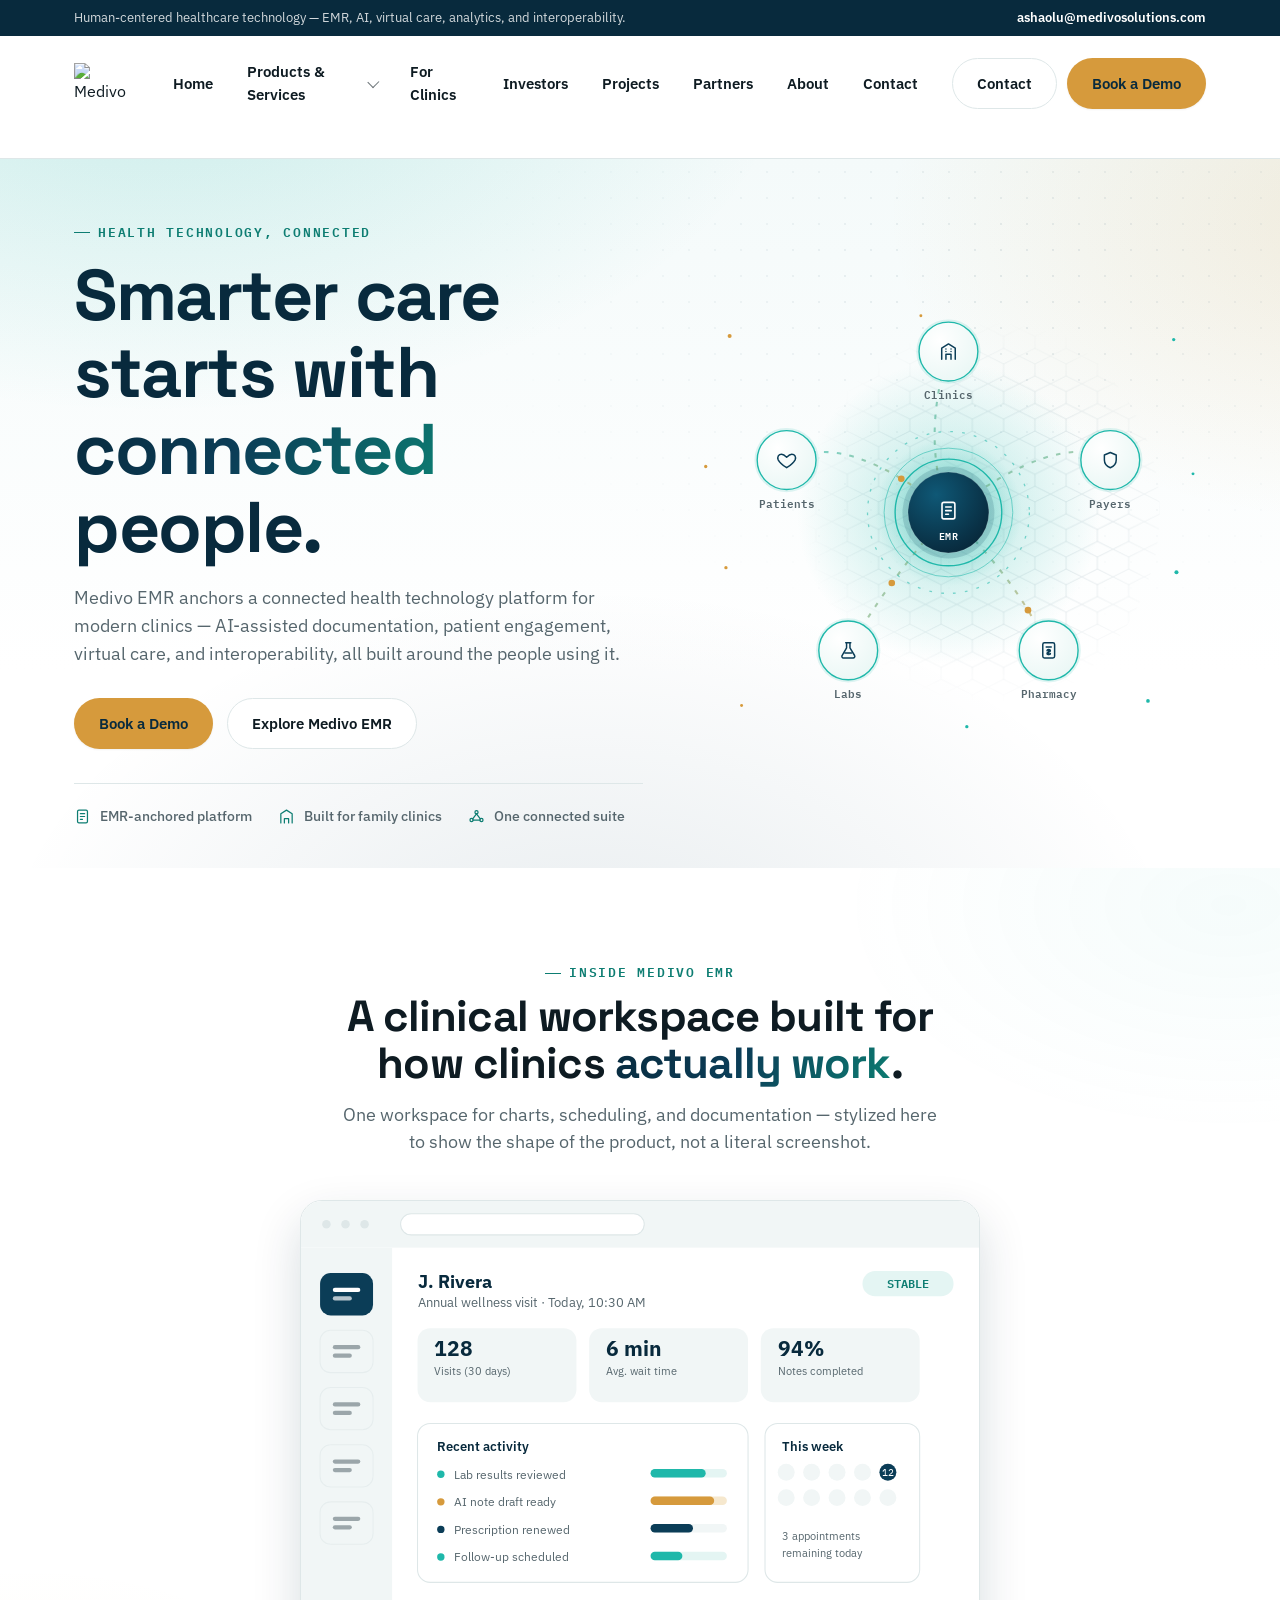
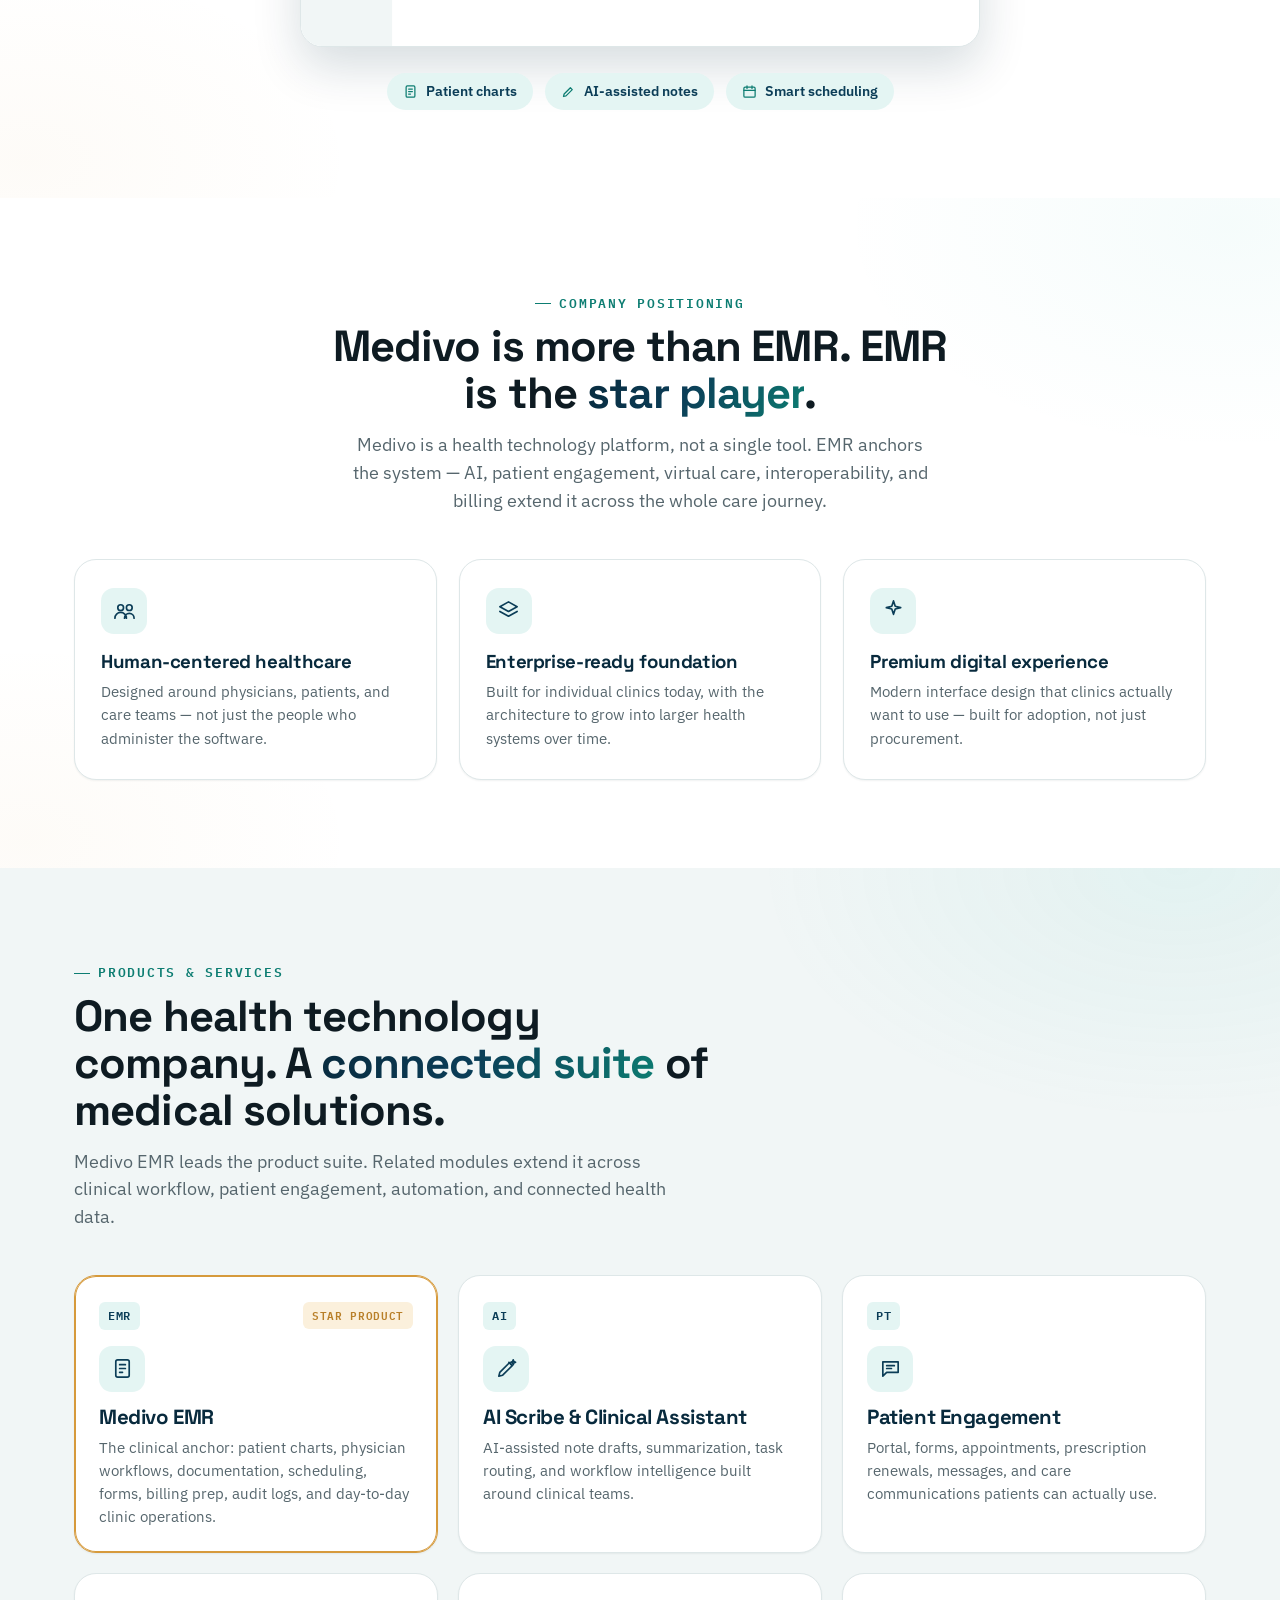
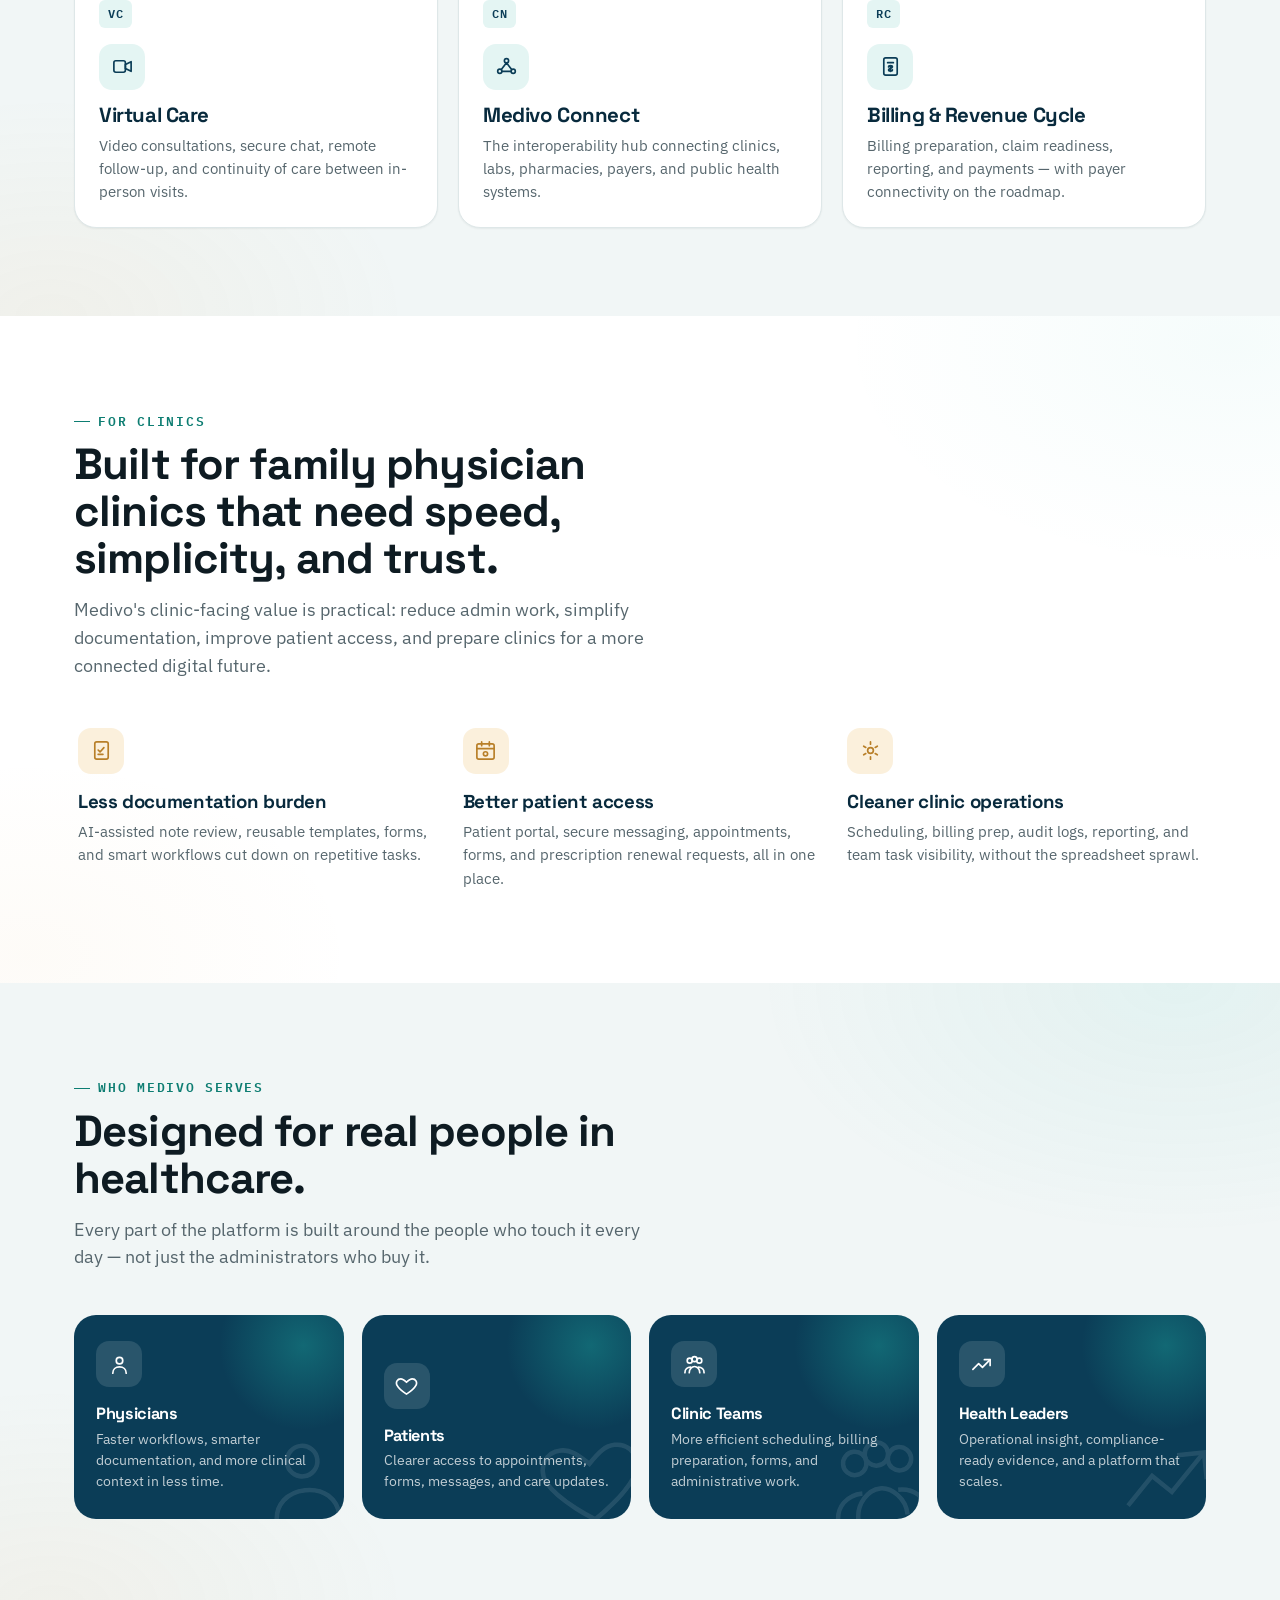
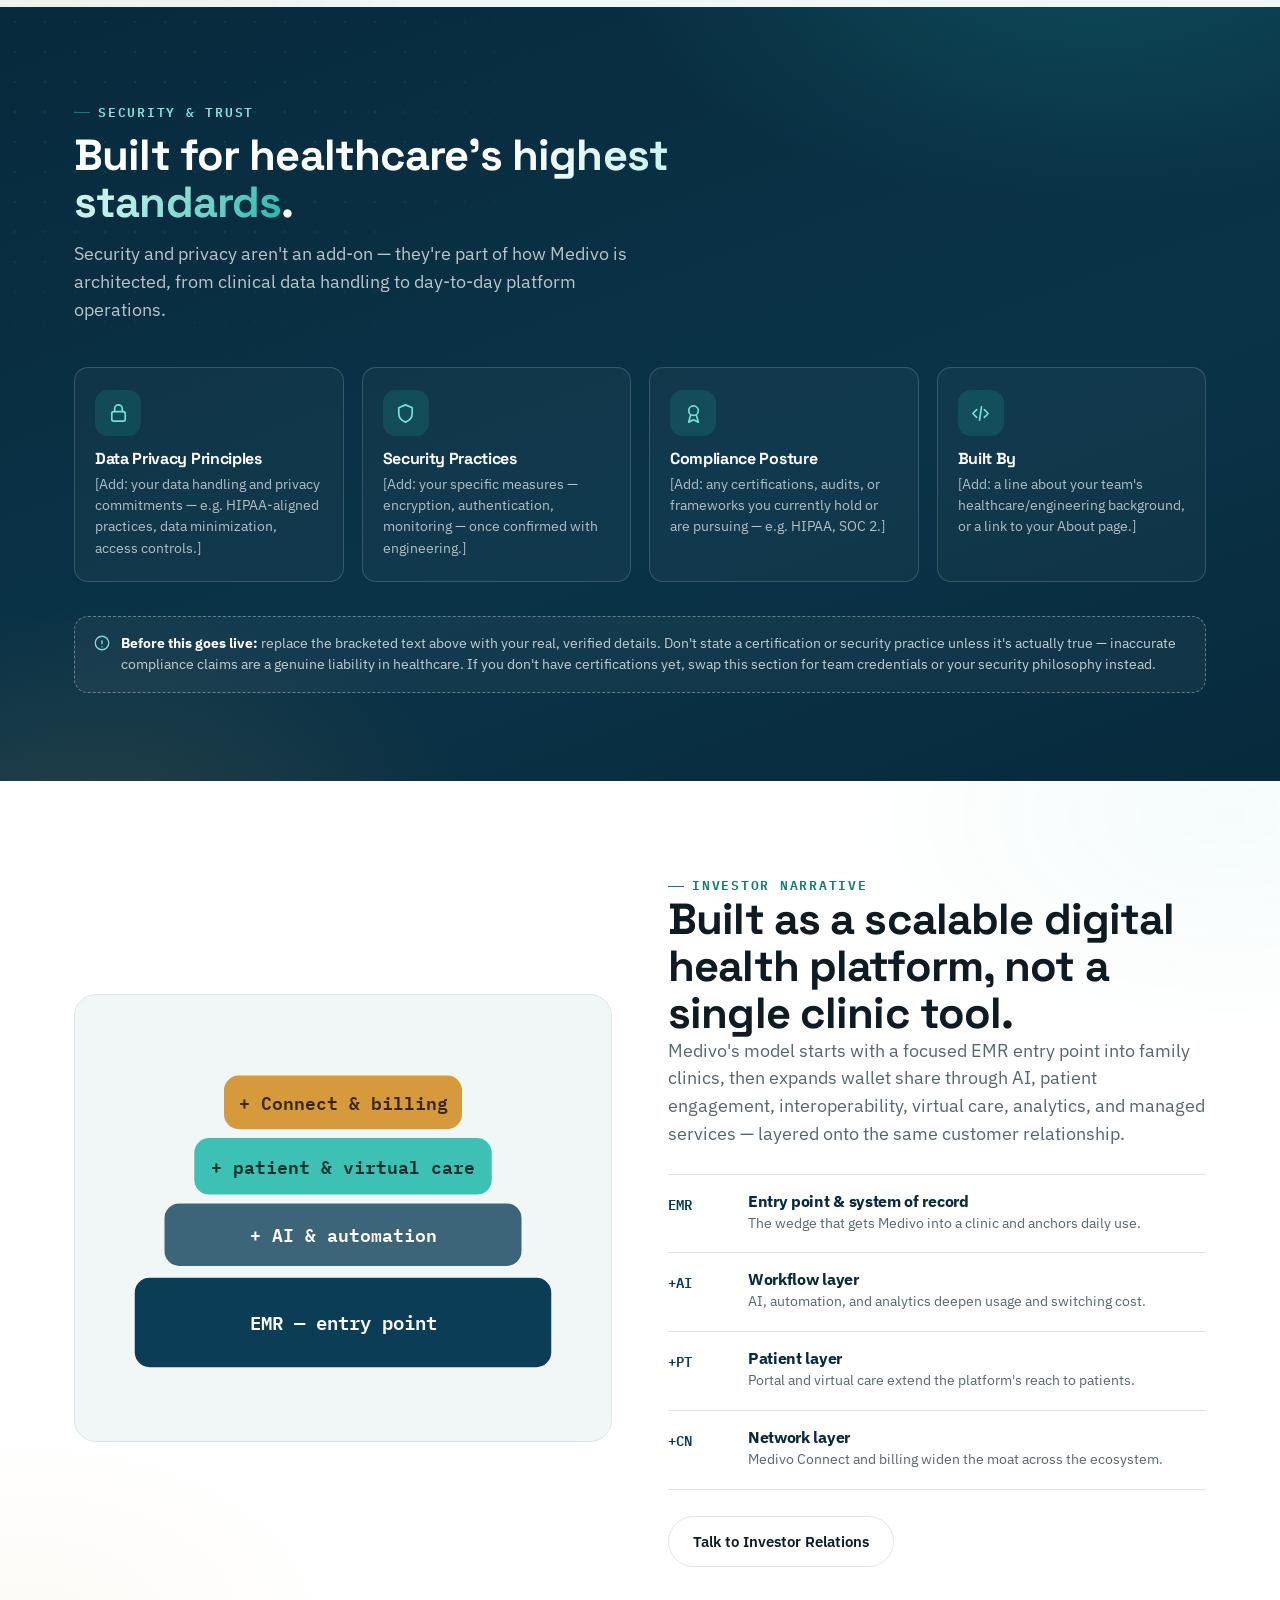
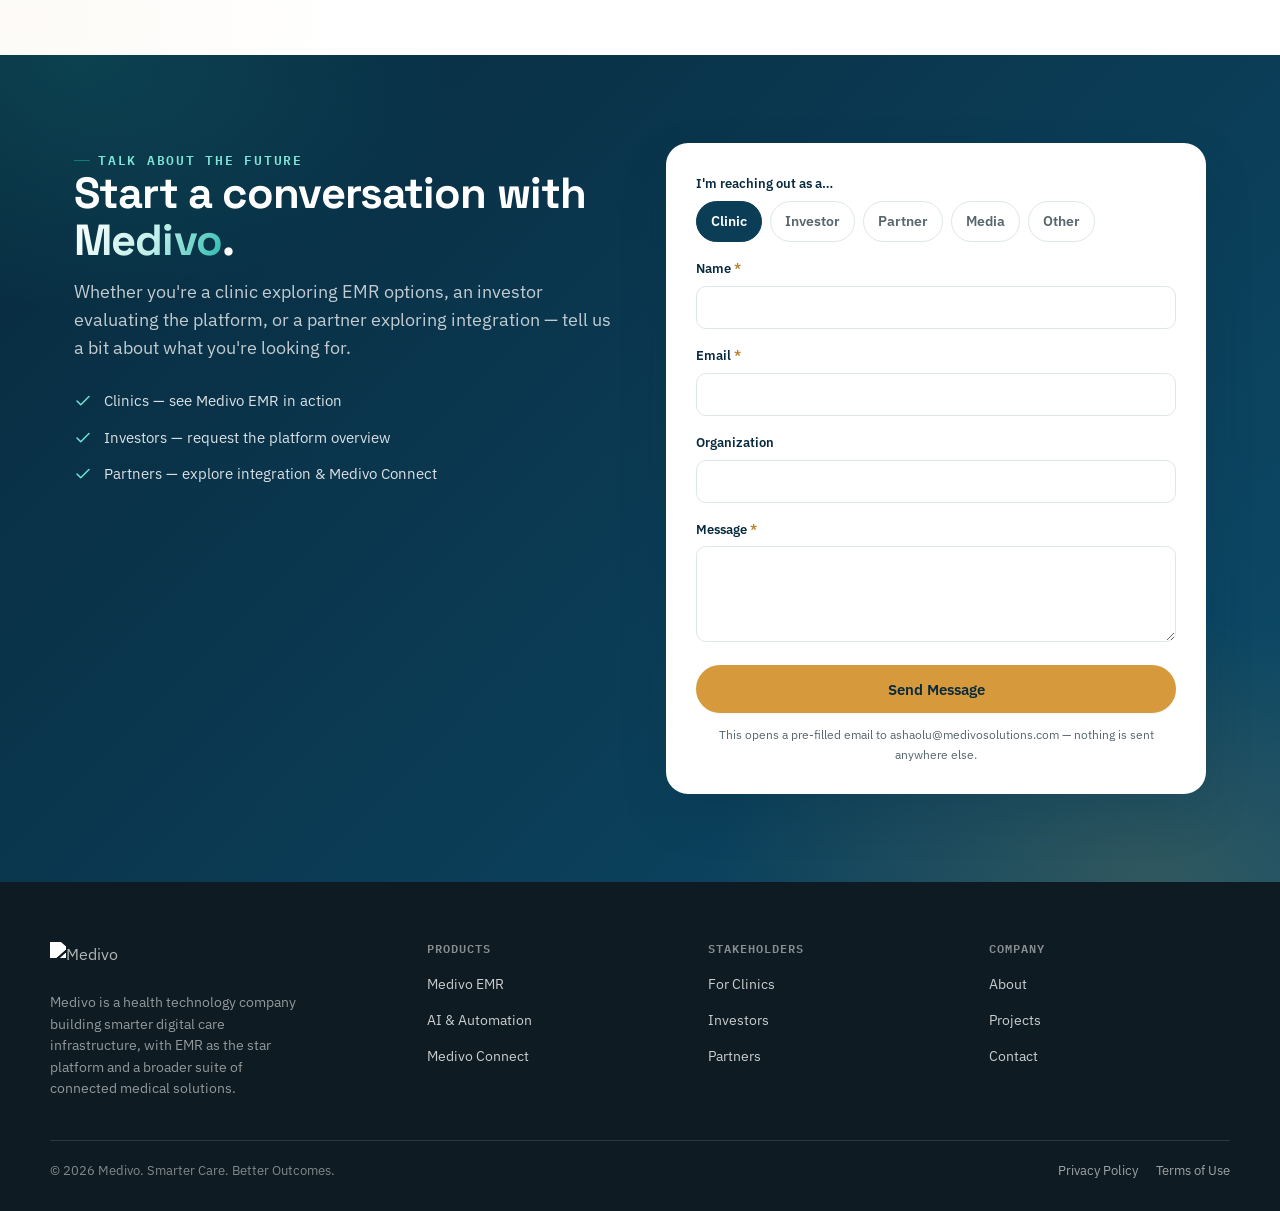
==== commit c2fce653: "Add files via upload" ====
--- a/index.html
+++ b/index.html
@@ -1,26 +1,1366 @@
-<!doctype html>
+<!DOCTYPE html>
 <html lang="en">
 <head>
-<meta charset="utf-8">
-<meta name="viewport" content="width=device-width,initial-scale=1">
-<title>Medivo | Bold Face of Connected Health Technology</title>
-<meta name="description" content="A bolder Medivo website package with stronger brand face, motion, real human imagery, and premium health technology positioning.">
-<link rel="icon" href="assets/img/favicon.png" type="image/png">
-<link rel="stylesheet" href="assets/css/styles.css">
+<meta charset="UTF-8">
+<meta name="viewport" content="width=device-width, initial-scale=1.0">
+<title>Medivo | EMR &amp; Connected Health Technology for Modern Clinics</title>
+<meta name="description" content="Medivo EMR anchors a connected health technology platform for modern clinics — AI-assisted documentation, patient engagement, virtual care, interoperability, and billing.">
+<link rel="canonical" href="https://www.medivosolutions.com/">
+<meta property="og:type" content="website">
+<meta property="og:site_name" content="Medivo">
+<meta property="og:title" content="Medivo | EMR &amp; Connected Health Technology for Modern Clinics">
+<meta property="og:description" content="Medivo EMR anchors a connected health technology platform for modern clinics — AI-assisted documentation, patient engagement, virtual care, interoperability, and billing.">
+<meta property="og:url" content="https://www.medivosolutions.com/">
+<meta property="og:image" content="https://medivosolutions.com/assets/img/medivo-logo-main.png">
+<meta name="twitter:card" content="summary_large_image">
+<link rel="icon" href="https://medivosolutions.com/assets/img/medivo-logo-main.png">
+<style>/* ===========================================================
+   MEDIVO — shared stylesheet
+   Design system: "connected care" — navy/cyan (technology) +
+   amber (human) duality, node-graph as recurring signature motif.
+   =========================================================== */
+
+@import url('https://fonts.googleapis.com/css2?family=Space+Grotesk:wght@500;600;700&family=IBM+Plex+Sans:wght@400;500;600;700&family=IBM+Plex+Mono:wght@500;600&display=swap');
+
+:root{
+  /* ---- color tokens ---- */
+  --ink:        #0E1B22;
+  --paper:      #FFFFFF;
+  --paper-alt:  #F1F6F6;
+  --navy:       #0B3D57;
+  --navy-deep:  #082A3D;
+  --cyan:       #1FB8AA;
+  --cyan-text:  #0D7D72; /* darker teal — meets 4.5:1 text contrast on white, unlike --cyan */
+  --cyan-soft:  #E4F5F3;
+  --amber:      #D69A3C;
+  --amber-deep: #B87F28;
+  --slate:      #56666D;
+  --border:     #DEE7E8;
+  --border-dark: rgba(255,255,255,0.16);
+
+  /* ---- type tokens ---- */
+  --font-display: 'Space Grotesk', 'Segoe UI', sans-serif;
+  --font-body:    'IBM Plex Sans', 'Segoe UI', sans-serif;
+  --font-mono:    'IBM Plex Mono', 'Courier New', monospace;
+
+  /* ---- layout tokens ---- */
+  --container: 1180px;
+  --radius-sm: 8px;
+  --radius-md: 14px;
+  --radius-lg: 22px;
+  --shadow-sm: 0 1px 2px rgba(14,27,34,0.06);
+  --shadow-md: 0 8px 24px rgba(14,27,34,0.08);
+  --shadow-lg: 0 20px 48px rgba(8,42,61,0.16);
+}
+
+/* ---------------------------------------------------------
+   Reset
+   --------------------------------------------------------- */
+*, *::before, *::after{ box-sizing: border-box; }
+html{ scroll-behavior: smooth; }
+@media (prefers-reduced-motion: reduce){
+  html{ scroll-behavior: auto; }
+  *, *::before, *::after{ animation-duration: 0.001ms !important; animation-iteration-count: 1 !important; transition-duration: 0.001ms !important; scroll-behavior: auto !important; }
+}
+body{
+  margin: 0;
+  font-family: var(--font-body);
+  color: var(--ink);
+  background: var(--paper);
+  -webkit-font-smoothing: antialiased;
+  line-height: 1.55;
+}
+img{ max-width: 100%; display: block; }
+a{ color: inherit; text-decoration: none; }
+ul{ margin: 0; padding: 0; list-style: none; }
+button{ font-family: inherit; cursor: pointer; }
+h1,h2,h3,h4{ font-family: var(--font-display); margin: 0; line-height: 1.08; font-weight: 700; letter-spacing: -0.02em; }
+p{ margin: 0; }
+svg{ display: block; }
+
+/* visible keyboard focus everywhere */
+a:focus-visible, button:focus-visible, input:focus-visible, textarea:focus-visible, select:focus-visible{
+  outline: 2px solid var(--cyan);
+  outline-offset: 3px;
+  border-radius: 4px;
+}
+
+.container{ max-width: var(--container); margin: 0 auto; padding: 0 24px; }
+.visually-hidden{ position:absolute; width:1px; height:1px; overflow:hidden; clip:rect(0,0,0,0); white-space:nowrap; }
+
+/* ---------------------------------------------------------
+   Type scale
+   --------------------------------------------------------- */
+.eyebrow{
+  display:inline-flex; align-items:center; gap:8px;
+  font-family: var(--font-mono);
+  font-size: 12.5px;
+  font-weight: 600;
+  letter-spacing: 0.14em;
+  text-transform: uppercase;
+  color: var(--cyan-text);
+}
+.eyebrow::before{
+  content:""; width:16px; height:1px; background: var(--cyan-text);
+}
+.eyebrow.on-dark{ color: #7FE4D9; }
+.eyebrow.amber{ color: var(--amber-deep); }
+.eyebrow.amber::before{ background: var(--amber-deep); }
+
+h1.h-xl{ font-size: clamp(2.7rem, 5.6vw, 4.6rem); }
+h2.h-lg{ font-size: clamp(1.9rem, 3.4vw, 2.9rem); }
+h3.h-md{ font-size: clamp(1.15rem, 1.6vw, 1.35rem); }
+
+/* Gradient text — for one emphasized word or phrase per headline, so it
+   reads as deliberate emphasis rather than a novelty effect. */
+.text-gradient{
+  background: linear-gradient(120deg, var(--navy-deep) 0%, var(--navy) 45%, var(--cyan-text) 100%);
+  -webkit-background-clip: text;
+  background-clip: text;
+  -webkit-text-fill-color: transparent;
+}
+.text-gradient.on-dark{
+  background: linear-gradient(120deg, #ffffff 0%, #BFEFE9 55%, var(--cyan) 100%);
+  -webkit-background-clip: text;
+  background-clip: text;
+  -webkit-text-fill-color: transparent;
+}
+
+.lede{ font-size: clamp(1.05rem, 1.4vw, 1.2rem); color: var(--slate); max-width: 54ch; }
+.body-text{ color: var(--slate); font-size: 1rem; }
+
+/* ---------------------------------------------------------
+   Buttons
+   --------------------------------------------------------- */
+.btn{
+  display:inline-flex; align-items:center; justify-content:center; gap:8px;
+  padding: 13px 24px;
+  border-radius: 999px;
+  font-family: var(--font-body);
+  font-weight: 600;
+  font-size: 0.95rem;
+  border: 1.5px solid transparent;
+  transition: transform 0.15s ease, box-shadow 0.15s ease, background 0.15s ease, border-color 0.15s ease, color .15s ease;
+  white-space: nowrap;
+}
+.btn:hover{ transform: translateY(-1px); }
+.btn-primary{ background: var(--amber); color: var(--navy-deep); box-shadow: var(--shadow-sm); }
+.btn-primary:hover{ background: var(--amber-deep); box-shadow: var(--shadow-md); }
+.btn-ghost{ border-color: var(--border); color: var(--ink); background: var(--paper); }
+.btn-ghost:hover{ border-color: var(--navy); }
+.btn-ghost-dark{ border-color: var(--border-dark); color: #fff; background: transparent; }
+.btn-ghost-dark:hover{ border-color: #fff; }
+.btn-block{ width:100%; }
+.btn[disabled]{ opacity:0.6; cursor:not-allowed; transform:none; }
+
+/* ---------------------------------------------------------
+   Utility top bar + header
+   --------------------------------------------------------- */
+.utility-bar{
+  background: var(--navy-deep);
+  color: rgba(255,255,255,0.82);
+  font-size: 0.82rem;
+}
+.utility-bar .container{ display:flex; align-items:center; justify-content:space-between; gap: 16px; padding-top:8px; padding-bottom:8px; flex-wrap: wrap; }
+.utility-bar a{ color:#fff; font-weight:600; }
+.utility-bar a:hover{ color: var(--cyan); }
+
+.site-header{
+  position: sticky; top: 0; z-index: 50;
+  background: rgba(255,255,255,0.92);
+  backdrop-filter: saturate(180%) blur(10px);
+  border-bottom: 1px solid var(--border);
+}
+.site-header .container{ display:flex; align-items:center; justify-content:space-between; padding-top:14px; padding-bottom:14px; gap: 20px; }
+.brand{ display:flex; align-items:center; gap:10px; }
+.brand img{ height: 40px; width:auto; }
+.brand-word{ font-family: var(--font-display); font-weight:700; font-size:1.15rem; color: var(--navy-deep); }
+
+.nav-desktop{ display:flex; align-items:center; gap: 6px; }
+.nav-desktop > li{ position: relative; }
+.nav-link{
+  display:flex; align-items:center; gap:5px;
+  padding: 10px 14px; border-radius: 999px;
+  font-weight: 600; font-size: 0.93rem; color: var(--ink);
+  transition: background .15s ease, color .15s ease;
+}
+.nav-link:hover{ background: var(--paper-alt); color: var(--navy-deep); }
+.nav-caret{ width:9px; height:9px; border-right:1.6px solid currentColor; border-bottom:1.6px solid currentColor; transform: rotate(45deg) translateY(-2px); opacity:.6; }
+
+.nav-dropdown{
+  position:absolute; top: calc(100% + 8px); left: 0;
+  background: var(--paper); border:1px solid var(--border); border-radius: var(--radius-md);
+  box-shadow: var(--shadow-lg);
+  min-width: 260px; padding: 10px;
+  opacity:0; visibility:hidden; transform: translateY(6px);
+  transition: opacity .15s ease, transform .15s ease, visibility .15s ease;
+}
+.nav-desktop > li:hover .nav-dropdown,
+.nav-desktop > li:focus-within .nav-dropdown{ opacity:1; visibility:visible; transform:translateY(0); }
+.nav-dropdown a{ display:block; padding:10px 12px; border-radius: var(--radius-sm); font-size:0.9rem; font-weight:500; color: var(--ink); }
+.nav-dropdown a:hover{ background: var(--paper-alt); color: var(--navy-deep); }
+
+.header-cta{ display:flex; align-items:center; gap: 10px; }
+.menu-toggle{
+  display:none; border:1px solid var(--border); background:var(--paper); border-radius: 10px; padding: 9px 11px;
+}
+.menu-toggle span{ display:block; width:19px; height:2px; background: var(--ink); margin: 4px 0; border-radius:2px; }
+
+.nav-mobile{ display:none; flex-direction:column; gap:2px; padding: 10px 0 18px; border-top: 1px solid var(--border); }
+.nav-mobile a{ padding: 12px 4px; font-weight:600; border-bottom:1px solid var(--border); }
+.nav-mobile .btn{ margin-top:12px; }
+
+@media (max-width: 940px){
+  .nav-desktop, .header-cta .btn-ghost{ display:none; }
+  .menu-toggle{ display:inline-flex; flex-direction:column; align-items:center; justify-content:center; }
+  body.nav-open .nav-mobile{ display:flex; }
+}
+
+/* ---------------------------------------------------------
+   Sections
+   --------------------------------------------------------- */
+section{ position: relative; }
+section[id]{ scroll-margin-top: 100px; } /* keeps the sticky header from covering anchor-linked sections */
+.section-pad{
+  padding: 88px 0;
+  background:
+    radial-gradient(650px 380px at 96% 4%, rgba(31,184,170,0.045), transparent 60%),
+    radial-gradient(600px 360px at 2% 96%, rgba(214,154,60,0.04), transparent 55%);
+}
+@media (max-width: 720px){ .section-pad{ padding: 60px 0; } }
+.section-alt{
+  background:
+    radial-gradient(700px 420px at 92% 0%, rgba(31,184,170,0.07), transparent 60%),
+    radial-gradient(650px 400px at 4% 100%, rgba(214,154,60,0.06), transparent 55%),
+    var(--paper-alt);
+}
+.section-head{ max-width: 640px; margin-bottom: 44px; }
+.section-head.center{ margin-left:auto; margin-right:auto; text-align:center; }
+.section-head h2{ margin-top:10px; }
+.section-head .lede{ margin-top:14px; }
+
+/* faint node-lattice watermark used to echo the hero signature */
+.lattice-bg{
+  position:absolute; inset:0; overflow:hidden; pointer-events:none;
+}
+.lattice-bg svg{ position:absolute; opacity:0.5; }
+
+/* ---------------------------------------------------------
+   Hero
+   --------------------------------------------------------- */
+.hero{
+  background:
+    radial-gradient(1100px 620px at 12% -15%, rgba(31,184,170,0.20), transparent 58%),
+    radial-gradient(900px 560px at 108% 8%, rgba(214,154,60,0.16), transparent 55%),
+    radial-gradient(1000px 680px at 46% 118%, rgba(11,61,87,0.10), transparent 60%),
+    linear-gradient(180deg, #F4FAFA 0%, #FFFFFF 72%);
+  padding: 56px 0 40px;
+  overflow:hidden;
+  position:relative;
+}
+.hero::before{
+  content:"";
+  position:absolute; inset:0; pointer-events:none; z-index:0;
+  background-image: radial-gradient(rgba(11,61,87,0.09) 1px, transparent 1px);
+  background-size: 26px 26px;
+  -webkit-mask-image: radial-gradient(760px 480px at 78% 18%, #000 0%, transparent 72%);
+  mask-image: radial-gradient(760px 480px at 78% 18%, #000 0%, transparent 72%);
+}
+.hero .container{ position:relative; z-index:1; }
+.hero-grid{ display:grid; grid-template-columns: 1.05fr 0.95fr; gap: 48px; align-items:center; }
+.hero-copy h1{ margin-top:14px; color: var(--navy-deep); }
+.hero-copy .lede{ margin-top:18px; }
+.hero-actions{ display:flex; gap:14px; margin-top:30px; flex-wrap:wrap; }
+.trust-strip{
+  margin-top:34px; padding-top:22px; border-top:1px solid var(--border);
+  display:flex; gap:26px; flex-wrap:wrap;
+}
+.trust-strip .item{ display:flex; align-items:center; gap:9px; font-size:0.86rem; color:var(--slate); font-weight:500; }
+.trust-strip svg{ width:17px; height:17px; color: var(--cyan-text); flex-shrink:0; }
+
+.hero-visual{ position:relative; }
+.hero-visual svg{ width:100%; height:auto; }
+
+@media (max-width: 940px){
+  .hero-grid{ grid-template-columns: 1fr; }
+  .hero-visual{ order:-1; max-width: 420px; margin: 0 auto; }
+}
+
+/* node graph animation */
+.ng-hub-ring{ transform-origin: center; animation: ngBreathe 4.5s ease-in-out infinite; }
+.ng-link{ stroke-dasharray: 5 9; animation: ngFlow 2.6s linear infinite; }
+.ng-node{ transition: transform .2s ease; }
+.ng-scan{ transform-origin: 280px 230px; animation: ngRotate 14s linear infinite; }
+.ng-particles circle{ fill: var(--amber); animation: ngTwinkle 3.2s ease-in-out infinite; }
+.ng-particles circle:nth-child(2n){ fill: var(--cyan); animation-duration: 4s; }
+.ng-particles circle:nth-child(3n){ animation-delay: -1.1s; }
+.ng-particles circle:nth-child(5n){ animation-delay: -2.3s; }
+@keyframes ngBreathe{ 0%,100%{ opacity:.35; transform:scale(1);} 50%{ opacity:.7; transform:scale(1.05);} }
+@keyframes ngFlow{ to{ stroke-dashoffset: -28; } }
+@keyframes ngRotate{ to{ transform: rotate(360deg); } }
+@keyframes ngTwinkle{ 0%,100%{ opacity:.25; } 50%{ opacity:.85; } }
+@media (prefers-reduced-motion: reduce){
+  .ng-hub-ring, .ng-link, .ng-scan, .ng-particles circle{ animation: none; }
+  .ng-pulse{ display:none; } /* SMIL animateMotion isn't covered by the CSS animation-duration override above */
+}
+
+/* ---------------------------------------------------------
+   Icon cards (positioning / value props)
+   --------------------------------------------------------- */
+.icon-card-grid{ display:grid; grid-template-columns: repeat(3, 1fr); gap: 22px; }
+.icon-card{
+  background: var(--paper); border:1px solid var(--border); border-radius: var(--radius-lg);
+  padding: 28px 26px; box-shadow: var(--shadow-sm);
+  transition: box-shadow .2s ease, transform .2s ease;
+}
+.icon-card:hover{ box-shadow: var(--shadow-md); transform: translateY(-2px); }
+.icon-tile{
+  width:46px; height:46px; border-radius: 13px; background: var(--cyan-soft); color: var(--navy);
+  display:flex; align-items:center; justify-content:center; margin-bottom:18px;
+}
+.icon-tile svg{ width:23px; height:23px; }
+.icon-card h3{ color: var(--navy-deep); margin-bottom:8px; }
+.icon-card p{ color: var(--slate); font-size:0.95rem; }
+
+@media (max-width: 860px){ .icon-card-grid{ grid-template-columns: 1fr; } }
+
+/* ---------------------------------------------------------
+   Product / module cards
+   --------------------------------------------------------- */
+.product-grid{ display:grid; grid-template-columns: repeat(3, 1fr); gap: 20px; }
+.product-card{
+  position:relative;
+  background: var(--paper); border:1px solid var(--border); border-radius: var(--radius-lg);
+  padding: 26px 24px 24px; box-shadow: var(--shadow-sm);
+  transition: box-shadow .2s ease, transform .2s ease, border-color .2s ease;
+  display:flex; flex-direction:column;
+}
+.product-card:hover{ box-shadow: var(--shadow-md); transform: translateY(-2px); border-color: rgba(31,184,170,0.4); }
+.product-card.is-star{ border-color: var(--amber); box-shadow: 0 0 0 1px var(--amber) inset, var(--shadow-sm); }
+.product-top{ display:flex; align-items:flex-start; justify-content:space-between; gap:10px; margin-bottom:16px; }
+.module-code{
+  font-family: var(--font-mono); font-size:0.72rem; font-weight:600; letter-spacing:0.06em;
+  color: var(--navy); background: var(--cyan-soft); padding:5px 9px; border-radius:6px;
+}
+.star-tag{
+  font-family: var(--font-mono); font-size:0.68rem; font-weight:600; letter-spacing:0.06em; text-transform:uppercase;
+  color: var(--amber-deep); background: #FBF0DC; padding:5px 9px; border-radius:6px;
+}
+.product-card .icon-tile{ margin-bottom:14px; }
+.product-card h3{ color: var(--navy-deep); margin-bottom:8px; }
+.product-card p{ color: var(--slate); font-size:0.93rem; flex-grow:1; }
+.product-card .card-link{ margin-top:16px; font-weight:600; font-size:0.88rem; color: var(--navy); display:inline-flex; align-items:center; gap:6px; }
+.product-card .card-link svg{ width:14px; height:14px; transition: transform .15s ease; }
+.product-card:hover .card-link svg{ transform: translateX(3px); }
+
+@media (max-width: 940px){ .product-grid{ grid-template-columns: repeat(2, 1fr); } }
+@media (max-width: 640px){ .product-grid{ grid-template-columns: 1fr; } }
+
+/* ---------------------------------------------------------
+   Clinic value rows
+   --------------------------------------------------------- */
+.value-grid{ display:grid; grid-template-columns: repeat(3,1fr); gap: 22px; }
+.value-card{ padding: 4px; }
+.value-card .icon-tile{ background: #FBF0DC; color: var(--amber-deep); }
+.value-card h3{ color: var(--navy-deep); margin-bottom:8px; }
+.value-card p{ color: var(--slate); font-size:0.95rem; }
+@media (max-width: 860px){ .value-grid{ grid-template-columns: 1fr; } }
+
+/* ---------------------------------------------------------
+   Persona / audience cards (icon-based — no stock photography)
+   --------------------------------------------------------- */
+.persona-grid{ display:grid; grid-template-columns: repeat(4,1fr); gap: 18px; }
+.persona-card{
+  background: var(--navy); border-radius: var(--radius-lg); padding: 26px 22px;
+  color:#fff; min-height: 190px; display:flex; flex-direction:column; justify-content:flex-end;
+  position:relative; overflow:hidden;
+}
+.persona-card::before{
+  content:""; position:absolute; inset:0;
+  background: radial-gradient(120px 120px at 85% 15%, rgba(31,184,170,0.35), transparent 70%);
+}
+.persona-card .icon-tile{ background: rgba(255,255,255,0.12); color:#fff; position:relative; z-index:1; }
+.persona-card h3{ font-size:1.02rem; color:#fff; margin-bottom:6px; position:relative; z-index:1; }
+.persona-card p{ font-size:0.86rem; color: rgba(255,255,255,0.75); position:relative; z-index:1; }
+
+@media (max-width: 940px){ .persona-grid{ grid-template-columns: repeat(2,1fr); } }
+@media (max-width: 560px){ .persona-grid{ grid-template-columns: 1fr; } }
+
+/* ---------------------------------------------------------
+   Trust / security band (dark)
+   --------------------------------------------------------- */
+.trust-band{
+  position:relative; overflow:hidden;
+  background:
+    radial-gradient(900px 500px at 85% -10%, rgba(31,184,170,0.22), transparent 55%),
+    radial-gradient(700px 460px at 8% 110%, rgba(214,154,60,0.14), transparent 55%),
+    linear-gradient(160deg, var(--navy-deep) 0%, #0A3348 60%, var(--navy-deep) 100%);
+  color:#fff;
+}
+.trust-band::before{
+  content:""; position:absolute; inset:0; pointer-events:none; z-index:0;
+  background-image: radial-gradient(rgba(255,255,255,0.09) 1px, transparent 1px);
+  background-size: 30px 30px;
+  -webkit-mask-image: radial-gradient(650px 420px at 15% 15%, #000 0%, transparent 70%);
+  mask-image: radial-gradient(650px 420px at 15% 15%, #000 0%, transparent 70%);
+}
+.trust-band .container{ position:relative; z-index:1; }
+.trust-band .section-head .lede{ color: rgba(255,255,255,0.72); }
+.trust-band .section-head h2{ color:#fff; }
+.trust-band-grid{ display:grid; grid-template-columns: repeat(4,1fr); gap:18px; margin-top: 8px; }
+.trust-item{
+  border:1px solid var(--border-dark); border-radius: var(--radius-md); padding: 22px 20px;
+  background: rgba(255,255,255,0.03);
+}
+.trust-item .icon-tile{ background: rgba(31,184,170,0.16); color: #6FE4D6; margin-bottom:14px; }
+.trust-item h3{ font-size:1rem; color:#fff; margin-bottom:6px; }
+.trust-item p{ font-size:0.86rem; color: rgba(255,255,255,0.68); }
+
+.placeholder-note{
+  margin-top: 34px; padding: 16px 18px; border-radius: var(--radius-md);
+  border:1.5px dashed rgba(255,255,255,0.35); background: rgba(255,255,255,0.04);
+  font-size:0.86rem; color: rgba(255,255,255,0.75); display:flex; gap:10px; align-items:flex-start;
+}
+.placeholder-note svg{ width:18px; height:18px; flex-shrink:0; margin-top:1px; color:#6FE4D6; }
+.placeholder-note strong{ color:#fff; }
+
+@media (max-width: 940px){ .trust-band-grid{ grid-template-columns: repeat(2,1fr); } }
+@media (max-width: 560px){ .trust-band-grid{ grid-template-columns: 1fr; } }
+
+/* ---------------------------------------------------------
+   Investor section
+   --------------------------------------------------------- */
+.investor-grid{ display:grid; grid-template-columns: 1fr 1fr; gap: 56px; align-items:center; }
+.investor-list{ display:flex; flex-direction:column; gap:0; margin-top: 26px; }
+.investor-list li{
+  display:flex; gap:16px; padding: 18px 0; border-top:1px solid var(--border);
+}
+.investor-list li:last-child{ border-bottom:1px solid var(--border); }
+.investor-list .code{
+  font-family: var(--font-mono); font-weight:600; color: var(--navy); font-size:0.85rem;
+  min-width:64px;
+}
+.investor-list h4{ font-family: var(--font-body); font-weight:700; font-size:0.98rem; color: var(--navy-deep); margin-bottom:3px; }
+.investor-list p{ font-size:0.88rem; color: var(--slate); }
+.investor-visual{
+  background: var(--paper-alt); border-radius: var(--radius-lg); border:1px solid var(--border);
+  padding: 30px; min-height: 320px; display:flex; align-items:center; justify-content:center;
+}
+@media (max-width: 900px){ .investor-grid{ grid-template-columns:1fr; gap:32px; } }
+
+/* ---------------------------------------------------------
+   CTA / contact form
+   --------------------------------------------------------- */
+.cta-band{
+  background:
+    radial-gradient(800px 480px at 90% 100%, rgba(214,154,60,0.18), transparent 55%),
+    radial-gradient(700px 460px at 6% 0%, rgba(31,184,170,0.16), transparent 55%),
+    linear-gradient(135deg, var(--navy-deep), var(--navy) 60%, #0C4B69);
+  color:#fff; overflow:hidden; position:relative;
+}
+.cta-grid{ display:grid; grid-template-columns: 1fr 1fr; gap:52px; align-items:start; }
+.cta-copy h2{ color:#fff; }
+.cta-copy .lede{ color: rgba(255,255,255,0.75); margin-top:14px; }
+.cta-points{ margin-top:28px; display:flex; flex-direction:column; gap:14px; }
+.cta-points li{ display:flex; gap:12px; align-items:flex-start; font-size:0.92rem; color: rgba(255,255,255,0.85); }
+.cta-points svg{ width:18px; height:18px; color:#6FE4D6; flex-shrink:0; margin-top:2px; }
+
+.contact-form{
+  background: var(--paper); border-radius: var(--radius-lg); padding: 30px; box-shadow: var(--shadow-lg);
+}
+.form-row{ margin-bottom:16px; }
+.form-row label{ display:block; font-size:0.84rem; font-weight:600; color: var(--navy-deep); margin-bottom:7px; }
+.form-row .req{ color: var(--amber-deep); }
+.form-row input, .form-row select, .form-row textarea{
+  width:100%; padding: 11px 13px; border-radius: 10px; border:1.5px solid var(--border);
+  font-family: var(--font-body); font-size:0.94rem; color: var(--ink); background:#fff;
+  transition: border-color .15s ease;
+}
+.form-row input:focus, .form-row select:focus, .form-row textarea:focus{ border-color: var(--cyan); outline:none; }
+.form-row textarea{ resize: vertical; min-height: 96px; }
+.role-toggle{ display:flex; gap:8px; flex-wrap:wrap; }
+.role-toggle input{ position:absolute; opacity:0; width:1px; height:1px; }
+.role-toggle label{
+  margin:0; padding: 9px 14px; border-radius:999px; border:1.5px solid var(--border);
+  font-size:0.85rem; font-weight:600; color: var(--slate); transition: all .15s ease;
+}
+.role-toggle input:checked + label{ background: var(--navy); border-color: var(--navy); color:#fff; }
+.role-toggle input:focus-visible + label{ outline:2px solid var(--cyan); outline-offset:2px; }
+.form-note{ font-size:0.78rem; color: var(--slate); margin-top:12px; text-align:center; }
+.form-status{ font-size:0.86rem; margin-top:12px; display:none; padding:10px 12px; border-radius:8px; }
+.form-status.visible{ display:block; }
+.form-status.success{ background:#E7F6F3; color:#0B6B57; }
+
+/* ---------------------------------------------------------
+   Footer
+   --------------------------------------------------------- */
+.site-footer{ background: var(--ink); color: rgba(255,255,255,0.68); }
+.footer-top{ padding: 60px 0 40px; display:grid; grid-template-columns: 1.4fr 1fr 1fr 1fr; gap: 40px; }
+.footer-brand img{ height:34px; margin-bottom:16px; filter: brightness(0) invert(1); }
+.footer-brand p{ font-size:0.87rem; max-width: 32ch; color: rgba(255,255,255,0.55); }
+.footer-col h4{ font-family: var(--font-mono); font-size:0.75rem; letter-spacing:0.08em; text-transform:uppercase; color: rgba(255,255,255,0.5); margin-bottom:16px; font-weight:600; }
+.footer-col ul{ display:flex; flex-direction:column; gap:11px; }
+.footer-col a{ font-size:0.9rem; color: rgba(255,255,255,0.78); }
+.footer-col a:hover{ color: var(--cyan); }
+.footer-bottom{
+  border-top:1px solid rgba(255,255,255,0.12); padding: 20px 0 30px;
+  display:flex; justify-content:space-between; align-items:center; gap:12px; flex-wrap:wrap;
+  font-size:0.82rem; color: rgba(255,255,255,0.48);
+}
+.footer-bottom a{ color: rgba(255,255,255,0.6); }
+.footer-legal{ display:flex; gap:18px; }
+
+@media (max-width: 860px){
+  .footer-top{ grid-template-columns: 1fr 1fr; }
+}
+@media (max-width: 560px){
+  .footer-top{ grid-template-columns: 1fr; }
+  .cta-grid{ grid-template-columns:1fr; }
+}
+
+/* ---------------------------------------------------------
+   Interior page header band (About / Projects / Partners / Legal)
+   --------------------------------------------------------- */
+.page-header{
+  background: linear-gradient(180deg, #F6FAFA 0%, #FFFFFF 100%);
+  padding: 64px 0 52px; border-bottom:1px solid var(--border);
+  overflow:hidden; position:relative;
+}
+.page-header .container{ position:relative; z-index:1; max-width: 760px; }
+.page-header h1{ margin-top:12px; color: var(--navy-deep); font-size: clamp(2rem,3.6vw,2.75rem); }
+.page-header .lede{ margin-top:16px; max-width:60ch; }
+.page-header .lattice-bg svg{ opacity:0.35; }
+
+/* ---------------------------------------------------------
+   Product preview illustration (replaces literal screenshots)
+   --------------------------------------------------------- */
+.preview-frame{
+  border-radius: var(--radius-lg); border:1px solid var(--border); box-shadow: var(--shadow-lg);
+  overflow:hidden; background:#fff; max-width: 680px; margin:0 auto;
+}
+.preview-frame svg{ width:100%; height:auto; display:block; }
+.preview-captions{ display:flex; gap:12px; justify-content:center; flex-wrap:wrap; margin-top:26px; }
+.preview-captions span{
+  display:inline-flex; align-items:center; gap:8px; font-size:0.85rem; font-weight:600; color: var(--navy);
+  background: var(--cyan-soft); border-radius:999px; padding:8px 16px;
+}
+.preview-captions svg{ width:15px; height:15px; color: var(--cyan-text); }
+
+/* persona card icon watermark (large, faint, echoes the small crisp icon) */
+.persona-card{ }
+.persona-watermark{
+  position:absolute; right:-14px; bottom:-14px; width:108px; height:108px; opacity:0.10;
+  color:#fff; z-index:0; transform: rotate(-6deg);
+}
+.persona-card .icon-tile, .persona-card h3, .persona-card p{ position:relative; z-index:1; }
+
+/* ---------------------------------------------------------
+   Legal / long-form content pages
+   --------------------------------------------------------- */
+.legal-content{ max-width: 760px; margin: 0 auto; }
+.legal-content h2{ color: var(--navy-deep); font-size:1.25rem; margin-top:38px; margin-bottom:12px; }
+.legal-content h2:first-child{ margin-top:0; }
+.legal-content p{ color: var(--slate); margin-bottom:14px; }
+.legal-content ul{ margin: 0 0 14px; padding-left:22px; list-style:disc; color:var(--slate); }
+.legal-content li{ margin-bottom:6px; }
+
+.placeholder-note.on-light{
+  border-color: rgba(11,61,87,0.28); background: var(--cyan-soft);
+  color: var(--ink);
+}
+.placeholder-note.on-light strong{ color: var(--navy-deep); }
+.placeholder-note.on-light svg{ color: var(--cyan-text); }
+
+/* simple content placeholder card, used on About / Projects / Partners */
+.content-placeholder{
+  border: 1.5px dashed var(--border); border-radius: var(--radius-lg); padding: 34px 28px;
+  text-align:center; color: var(--slate); background: var(--paper-alt);
+}
+.content-placeholder svg{ width:30px; height:30px; color: var(--cyan-text); margin:0 auto 14px; }
+.content-placeholder h3{ color: var(--navy-deep); margin-bottom:8px; }
+.content-placeholder p{ max-width:46ch; margin:0 auto; font-size:0.92rem; }
+
+/* ---------------------------------------------------------
+   Scroll reveal
+   --------------------------------------------------------- */
+.reveal{ opacity:0; transform: translateY(14px); transition: opacity .55s ease, transform .55s ease; }
+.reveal.is-visible{ opacity:1; transform:none; }
+@media (prefers-reduced-motion: reduce){ .reveal{ opacity:1; transform:none; } }
+</style>
 </head>
 <body>
-<div class="bg-grid" aria-hidden="true"></div>
-<div class="bg-orbs" aria-hidden="true"><span></span><span></span><span></span><span></span></div>
-<a class="skip-link" href="#main">Skip to content</a>
-<div class="topbar"><div class="container topbar-inner"><span>Future-forward health technology for clinics, patients, partners, and investors.</span><a data-talk-future data-subject="Talk About the Future - Website Inquiry" href="mailto:daniel@medivosolutions.com">daniel@medivosolutions.com</a></div></div>
-<header class="header"><div class="container nav"><a class="logo" href="index.html" aria-label="Medivo Home"><img src="assets/img/medivo-logo-main.png" alt="Medivo logo"></a><button class="mobile-toggle" aria-label="Open menu" aria-expanded="false">☰</button><nav class="nav-menu" aria-label="Main navigation"><a href="index.html">Home</a><div class="dropdown"><a href="products-services.html">Solutions</a><div class="dropdown-menu"><a href="products-services.html#clinical">Clinical Platforms</a><a href="products-services.html#patient">Patient Experience</a><a href="products-services.html#ai">AI, Data & Automation</a><a href="products-services.html#connect">Interoperability & Integration</a></div></div><a href="clinics.html">For Clinics</a><a href="investors.html">Investors</a><a href="projects.html">Projects</a><a href="partners.html">Partners</a><a href="about.html">About</a><a href="contact.html">Contact</a></nav><div class="nav-actions"><a class="nav-cta pulse" data-talk-future data-subject="Talk About the Future - Main CTA" href="mailto:daniel@medivosolutions.com">Talk About the Future</a></div></div></header>
+<a class="visually-hidden" href="#main">Skip to content</a>
+
+<div class="utility-bar">
+  <div class="container">
+    <span>Human-centered healthcare technology — EMR, AI, virtual care, analytics, and interoperability.</span>
+    <a href="mailto:ashaolu@medivosolutions.com">ashaolu@medivosolutions.com</a>
+  </div>
+</div>
+
+<header class="site-header">
+  <div class="container">
+    <a href="index.html" class="brand" aria-label="Medivo home">
+      <img src="https://medivosolutions.com/assets/img/medivo-logo-main.png" alt="Medivo">
+    </a>
+
+    <nav aria-label="Primary">
+      <ul class="nav-desktop">
+        <li><a class="nav-link" href="index.html">Home</a></li>
+        <li>
+          <a class="nav-link" href="index.html#products" aria-haspopup="true">Products &amp; Services <span class="nav-caret" aria-hidden="true"></span></a>
+          <div class="nav-dropdown">
+            <a href="index.html#emr">Medivo EMR</a>
+            <a href="index.html#ai">AI, Automation &amp; Analytics</a>
+            <a href="index.html#connect">Interoperability &amp; Health Data</a>
+            <a href="index.html#products">Managed HealthTech Services</a>
+          </div>
+        </li>
+        <li><a class="nav-link" href="index.html#clinics">For Clinics</a></li>
+        <li><a class="nav-link" href="index.html#investors">Investors</a></li>
+        <li><a class="nav-link" href="projects.html">Projects</a></li>
+        <li><a class="nav-link" href="partners.html">Partners</a></li>
+        <li><a class="nav-link" href="about.html">About</a></li>
+        <li><a class="nav-link" href="index.html#contact-form">Contact</a></li>
+      </ul>
+    </nav>
+
+    <div class="header-cta">
+      <a href="index.html#contact-form" class="btn btn-ghost">Contact</a>
+      <a href="index.html#contact-form" class="btn btn-primary">Book a Demo</a>
+      <button class="menu-toggle" data-menu-toggle aria-label="Open menu" aria-expanded="false" aria-controls="mobile-nav">
+        <span></span><span></span><span></span>
+      </button>
+    </div>
+  </div>
+  <div class="container">
+    <nav class="nav-mobile" id="mobile-nav" aria-label="Mobile">
+      <a href="index.html">Home</a>
+      <a href="index.html#emr">Medivo EMR</a>
+      <a href="index.html#ai">AI, Automation &amp; Analytics</a>
+      <a href="index.html#connect">Interoperability &amp; Health Data</a>
+      <a href="index.html#products">Managed HealthTech Services</a>
+      <a href="index.html#clinics">For Clinics</a>
+      <a href="index.html#investors">Investors</a>
+      <a href="projects.html">Projects</a>
+      <a href="partners.html">Partners</a>
+      <a href="about.html">About</a>
+      <a href="index.html#contact-form">Contact</a>
+      <a href="index.html#contact-form" class="btn btn-primary btn-block">Book a Demo</a>
+    </nav>
+  </div>
+</header>
+
 <main id="main">
-<section class="hero"><div class="brand-marquee" aria-hidden="true">MEDIVO</div><div class="rain-layer" aria-hidden="true"><span class="med-drop">🩺</span><span class="med-drop">💊</span><span class="med-drop">💉</span><span class="med-drop">🧪</span><span class="med-drop">🩹</span><span class="med-drop">🩻</span><span class="med-drop">🫀</span><span class="med-drop">🧬</span><span class="med-drop">🧫</span><span class="med-drop">🦷</span><span class="med-drop">🧴</span><span class="med-drop">⚕️</span></div><div class="container hero-grid"><div class="reveal"><span class="kicker">The bold face of connected health technology</span><h1>Medivo is the <span class="accent-word">bold face</span> of connected healthcare.</h1><p>Medivo brings a stronger, sharper, and more human digital health identity to clinics, care teams, patients, partners, and investors. Built for movement, intelligence, trust, and connected care.</p><div class="hero-actions"><a class="btn btn-primary" href="products-services.html">Explore Solutions</a><a class="btn btn-outline" href="clinics.html">See Clinic Benefits</a><a class="btn btn-outline" data-talk-future data-subject="Talk About the Future - Hero CTA" href="mailto:daniel@medivosolutions.com">Talk About the Future</a></div><div class="hero-pills"><span class="hero-pill">Clinical Platforms</span><span class="hero-pill">Patient Experience</span><span class="hero-pill">Virtual Care</span><span class="hero-pill">AI & Automation</span><span class="hero-pill">Analytics</span><span class="hero-pill">Interoperability</span></div><div class="hero-command"><div><strong>Care</strong><span>Human-centered digital experiences for patients and providers.</span></div><div><strong>Motion</strong><span>Fast, modern workflows that keep healthcare moving.</span></div><div><strong>Trust</strong><span>Enterprise-grade design language for health technology buyers.</span></div></div><div class="metrics reveal-scale"><div class="metric"><strong>Clinics</strong><span>Digitally enabled workflows and patient engagement</span></div><div class="metric"><strong>Investors</strong><span>Platform expansion across multiple healthcare value layers</span></div><div class="metric"><strong>Partners</strong><span>A broader ecosystem play for connected care</span></div></div></div><div class="hero-visual reveal-scale"><div class="face-stack"><div class="face-chip"><img src="assets/img/doctor-portrait.png" alt="Doctor portrait"></div><div class="face-chip"><img src="assets/img/patient-portrait.png" alt="Patient portrait"></div><div class="face-chip"><img src="assets/img/professional-office.png" alt="Healthcare professional portrait"></div></div><div class="image-shell float-soft"><img src="assets/img/hero-consultation.png" alt="Doctor consulting with patient in a digital care setting"></div><div class="face-banner"><div><strong>Human care. Intelligent systems.</strong><br><span>Medivo makes digital health feel alive, trusted, and connected.</span></div><a class="btn btn-primary" data-talk-future data-subject="Talk About the Future - Face Banner CTA" href="mailto:daniel@medivosolutions.com">Connect</a></div><div class="floating-card left float"><strong>Human-centered care experiences</strong><span>Make healthcare interactions easier, more modern, and more connected for patients and providers.</span><div class="dots"><i></i><i></i><i></i></div></div><div class="floating-card right float-soft"><strong>Enterprise-ready digital infrastructure</strong><span>Build towards scalable workflows, better data flow, and future healthcare integration opportunities.</span></div></div></div></section>
-<section class="section"><div class="container dual-grid"><div class="glass-card reveal"><span class="section-kicker">Investor-Facing Story</span><h3>Designed as a platform company, not a narrow feature product.</h3><p>Medivo’s growth story is built around multiple connected solution areas. That creates room for recurring software revenue, premium modules, partner expansion, and broader digital health infrastructure opportunities.</p><div class="value-list"><div class="value"><i>1</i><div><strong>Multi-layer platform thesis</strong><span>Clinical workflow, patient access, virtual care, AI, analytics, and interoperability work together.</span></div></div><div class="value"><i>2</i><div><strong>Expansion-ready positioning</strong><span>Built for future product extensions and broader enterprise conversations.</span></div></div><div class="value"><i>3</i><div><strong>Brand with modern enterprise credibility</strong><span>Vibrant visual language with strong digital-health positioning.</span></div></div></div></div><div class="stack"><div class="glass-dark reveal-scale"><span class="section-kicker" style="color:#76f5ee">Investor Snapshot</span><h3>Why this matters now.</h3><p>Healthcare still suffers from fragmented systems and workflow burden. Medivo is positioned to simplify the experience while building toward a more connected ecosystem.</p></div><div class="stat-panel"><div class="stat-box reveal"><strong>360°</strong><span>Digital care journey potential</span></div><div class="stat-box reveal"><strong>AI</strong><span>Automation and workflow intelligence upside</span></div><div class="stat-box reveal"><strong>SaaS</strong><span>Recurring clinic-facing commercial model</span></div><div class="stat-box reveal"><strong>Connect</strong><span>Interoperability and integration moat potential</span></div></div></div></div></section>
-<section class="section alt"><div class="container"><div class="section-head reveal"><span class="section-kicker">Solutions</span><h2>A broad digital health stack built around real care delivery.</h2><p>Medivo connects the core activities that matter most in healthcare operations and patient experience.</p></div><div class="feature-grid"><article class="feature-card reveal"><div class="icon">CP</div><h3>Clinical Platforms</h3><p>Patient records, notes, workflows, scheduling, medications, and team-based care coordination.</p><a class="learn" href="products-services.html#clinical">Learn More →</a></article><article class="feature-card reveal"><div class="icon">PX</div><h3>Patient Experience</h3><p>Appointments, forms, renewal requests, messages, and better patient access across the care journey.</p><a class="learn" href="products-services.html#patient">Learn More →</a></article><article class="feature-card reveal"><div class="icon">AI</div><h3>AI & Automation</h3><p>Workflow support, smart documentation, auto-population, guided actions, and productivity gains.</p><a class="learn" href="products-services.html#ai">Learn More →</a></article><article class="feature-card reveal"><div class="icon">VC</div><h3>Virtual Care</h3><p>Video consultations, secure messaging, remote engagement, and continuity beyond the clinic visit.</p><a class="learn" href="products-services.html#virtual">Learn More →</a></article><article class="feature-card reveal"><div class="icon">AN</div><h3>Analytics</h3><p>Operational visibility, reporting, clinic insights, and future population-level intelligence.</p><a class="learn" href="products-services.html#analytics">Learn More →</a></article><article class="feature-card reveal"><div class="icon">↔</div><h3>Interoperability</h3><p>Data exchange and integration pathways across external systems, partners, and healthcare touchpoints.</p><a class="learn" href="products-services.html#connect">Learn More →</a></article></div></div></section>
-<section class="section"><div class="container split"><div class="card reveal"><span class="section-kicker">Clinic Sales Narrative</span><h3>Make Medivo easy to buy for clinics.</h3><p>Medivo now carries a bolder market face: it is confident enough for investors, human enough for clinics, and energetic enough for a modern health technology brand.</p><div class="value-list"><div class="value"><i>A</i><div><strong>Reduce friction</strong><span>Fewer disconnected steps across the clinic day.</span></div></div><div class="value"><i>B</i><div><strong>Improve patient touchpoints</strong><span>Clearer appointments, forms, messages, and digital follow-up.</span></div></div><div class="value"><i>C</i><div><strong>Strengthen operations</strong><span>Better visibility, cleaner workflows, and less manual burden.</span></div></div></div></div><div class="card-img reveal-scale"><img src="assets/img/clinic-team.png" alt="Clinical team with patient in a modern clinic"></div></div></section>
-<section class="section alt"><div class="container band reveal-scale"><span class="section-kicker">Motion-First Experience</span><h2>Vibrant, futuristic, and built to feel alive.</h2><p>This version pushes the Medivo identity harder: stronger typography, deeper contrast, human face chips, brighter motion, premium gradients, and a more decisive health technology presence.</p><div class="kpi-grid"><div class="kpi"><strong>Bold</strong><span>More visually vibrant digital identity</span></div><div class="kpi"><strong>Premium</strong><span>More corporate and investor-ready presentation</span></div><div class="kpi"><strong>Animated</strong><span>Section-by-section motion and visual energy</span></div><div class="kpi"><strong>Actionable</strong><span>Clinic and investor narratives made clearer</span></div></div></div></section>
-<section class="section"><div class="container"><div class="section-head reveal"><span class="section-kicker">Who Medivo Serves</span><h2>Real people across the healthcare ecosystem.</h2><p>Human-centered imagery keeps the experience credible, welcoming, and relevant to the day-to-day reality of care delivery.</p></div><div class="people-grid"><div class="person-card reveal"><img src="assets/img/doctor-portrait.png" alt="Physician in clinic"><div class="person-copy"><strong>Providers</strong><span>More efficient workflows and stronger digital support.</span></div></div><div class="person-card reveal"><img src="assets/img/patient-portrait.png" alt="Patient in care setting"><div class="person-copy"><strong>Patients</strong><span>Better digital access, communication, and continuity.</span></div></div><div class="person-card reveal"><img src="assets/img/professional-office.png" alt="Healthcare administrator"><div class="person-copy"><strong>Clinic Teams</strong><span>Operational clarity with less manual overhead.</span></div></div><div class="person-card reveal"><img src="assets/img/clinic-team.png" alt="Healthcare team and patient"><div class="person-copy"><strong>Organizations</strong><span>Future-ready health technology foundation.</span></div></div></div></div></section>
-<section class="section alt"><div class="container newsletter reveal"><div><h2>Talk about the future with Medivo</h2><p>Start a clinic, partner, or investor conversation with a more polished Medivo story.</p></div><div class="newsletter-form"><input aria-label="Email address" placeholder="Your email address"><a class="btn btn-primary" data-talk-future data-subject="Talk About the Future - Homepage Bottom CTA" href="mailto:daniel@medivosolutions.com">Talk About the Future</a></div></div></section>
+<!-- ============ HERO ============ -->
+  <section class="hero">
+    <div class="container hero-grid">
+      <div class="hero-copy">
+        <p class="eyebrow">Health Technology, Connected</p>
+        <h1 class="h-xl">Smarter care starts with <span class="text-gradient">connected</span> people.</h1>
+        <p class="lede">Medivo EMR anchors a connected health technology platform for modern clinics — AI-assisted documentation, patient engagement, virtual care, and interoperability, all built around the people using it.</p>
+        <div class="hero-actions">
+          <a href="#contact-form" class="btn btn-primary">Book a Demo</a>
+          <a href="#emr" class="btn btn-ghost">Explore Medivo EMR</a>
+        </div>
+        <div class="trust-strip">
+          <span class="item"><svg viewBox="0 0 24 24" fill="none" stroke="currentColor" stroke-width="1.75" stroke-linecap="round" stroke-linejoin="round" aria-hidden="true"><rect x="5" y="3" width="14" height="18" rx="2"/><path d="M9 8h6M9 12h6M9 16h3"/></svg> EMR-anchored platform</span>
+          <span class="item"><svg viewBox="0 0 24 24" fill="none" stroke="currentColor" stroke-width="1.75" stroke-linecap="round" stroke-linejoin="round" aria-hidden="true"><path d="M4 21V8l8-5 8 5v13"/><path d="M9 21v-6h6v6"/></svg> Built for family clinics</span>
+          <span class="item"><svg viewBox="0 0 24 24" fill="none" stroke="currentColor" stroke-width="1.75" stroke-linecap="round" stroke-linejoin="round" aria-hidden="true"><circle cx="12" cy="6" r="2.2"/><circle cx="5" cy="17" r="2.2"/><circle cx="19" cy="17" r="2.2"/><path d="M12 8.2L6.6 15.2M12 8.2l5.4 7M7.2 17h9.6"/></svg> One connected suite</span>
+        </div>
+      </div>
+
+      <div class="hero-visual">
+        <svg viewBox="0 0 560 480" role="img" aria-hidden="true">
+          <defs>
+            <radialGradient id="heroGlow" cx="50%" cy="50%" r="50%">
+              <stop offset="0%" stop-color="var(--cyan)" stop-opacity="0.32"/>
+              <stop offset="100%" stop-color="var(--cyan)" stop-opacity="0"/>
+            </radialGradient>
+            <radialGradient id="hubGlow" cx="50%" cy="50%" r="50%">
+              <stop offset="0%" stop-color="var(--cyan)" stop-opacity="0.55"/>
+              <stop offset="100%" stop-color="var(--cyan)" stop-opacity="0"/>
+            </radialGradient>
+            <radialGradient id="nodeFill" cx="35%" cy="30%" r="75%">
+              <stop offset="0%" stop-color="#ffffff"/>
+              <stop offset="100%" stop-color="#EAF7F5"/>
+            </radialGradient>
+            <radialGradient id="hubFill" cx="35%" cy="28%" r="75%">
+              <stop offset="0%" stop-color="#0F5876"/>
+              <stop offset="100%" stop-color="var(--navy-deep)"/>
+            </radialGradient>
+            <linearGradient id="linkGradient" x1="0%" y1="0%" x2="100%" y2="100%">
+              <stop offset="0%" stop-color="var(--cyan)"/>
+              <stop offset="100%" stop-color="var(--amber)"/>
+            </linearGradient>
+            <pattern id="hexTex" width="34" height="30" patternUnits="userSpaceOnUse">
+              <path d="M17 0 34 8.5 34 21.5 17 30 0 21.5 0 8.5Z" fill="none" stroke="var(--navy)" stroke-width="0.6" opacity="0.5"/>
+            </pattern>
+          </defs>
+
+          <circle cx="280" cy="230" r="230" fill="url(#hexTex)" opacity="0.35"
+                  style="mask-image:radial-gradient(230px 230px at 280px 230px,#000 55%,transparent 92%);-webkit-mask-image:radial-gradient(230px 230px at 280px 230px,#000 55%,transparent 92%)"/>
+
+          <g class="ng-particles">
+            <circle cx="42" cy="38" r="2.2"/><circle cx="525" cy="42" r="1.8"/><circle cx="38" cy="290" r="1.8"/>
+            <circle cx="528" cy="295" r="2.2"/><circle cx="250" cy="16" r="1.6"/><circle cx="300" cy="463" r="1.8"/>
+            <circle cx="55" cy="440" r="1.6"/><circle cx="497" cy="435" r="2"/><circle cx="16" cy="180" r="1.8"/>
+            <circle cx="546" cy="188" r="1.6"/>
+          </g>
+
+          <circle cx="280" cy="230" r="165" fill="url(#heroGlow)"/>
+          <circle cx="280" cy="230" r="80" fill="url(#hubGlow)"/>
+
+          <path class="ng-link" d="M280,55 Q250,150 280,230" fill="none" stroke="url(#linkGradient)" stroke-width="2.25" opacity="0.6" style="animation-delay:-0.2s"/>
+          <path class="ng-link" d="M456,173 Q400,140 280,230" fill="none" stroke="url(#linkGradient)" stroke-width="2.25" opacity="0.6" style="animation-delay:-0.7s"/>
+          <path class="ng-link" d="M389,380 Q360,310 280,230" fill="none" stroke="url(#linkGradient)" stroke-width="2.25" opacity="0.6" style="animation-delay:-1.2s"/>
+          <path class="ng-link" d="M171,380 Q210,310 280,230" fill="none" stroke="url(#linkGradient)" stroke-width="2.25" opacity="0.6" style="animation-delay:-1.7s"/>
+          <path class="ng-link" d="M104,173 Q170,140 280,230" fill="none" stroke="url(#linkGradient)" stroke-width="2.25" opacity="0.6" style="animation-delay:-2.2s"/>
+
+          <circle class="ng-pulse" r="3.6" fill="var(--amber)">
+            <animateMotion dur="3.4s" begin="0s" repeatCount="indefinite" path="M280,55 Q250,150 280,230"/>
+          </circle>
+          <circle class="ng-pulse" r="3.6" fill="var(--amber)">
+            <animateMotion dur="3.4s" begin="-0.7s" repeatCount="indefinite" path="M456,173 Q400,140 280,230"/>
+          </circle>
+          <circle class="ng-pulse" r="3.6" fill="var(--amber)">
+            <animateMotion dur="3.4s" begin="-1.4s" repeatCount="indefinite" path="M389,380 Q360,310 280,230"/>
+          </circle>
+          <circle class="ng-pulse" r="3.6" fill="var(--amber)">
+            <animateMotion dur="3.4s" begin="-2.1s" repeatCount="indefinite" path="M171,380 Q210,310 280,230"/>
+          </circle>
+          <circle class="ng-pulse" r="3.6" fill="var(--amber)">
+            <animateMotion dur="3.4s" begin="-2.8s" repeatCount="indefinite" path="M104,173 Q170,140 280,230"/>
+          </circle>
+
+          <circle class="ng-hub-ring" cx="280" cy="230" r="58" fill="none" stroke="var(--cyan)" stroke-width="1.5"/>
+          <circle class="ng-hub-ring" cx="280" cy="230" r="70" fill="none" stroke="var(--cyan)" stroke-width="1" opacity="0.6" style="animation-delay:-1.2s"/>
+          <g class="ng-scan" transform="translate(280,230)">
+            <circle r="88" fill="none" stroke="var(--cyan)" stroke-width="1.4" stroke-dasharray="3 10" opacity="0.55"/>
+          </g>
+
+          <g transform="translate(280,55)">
+            <circle r="35" fill="var(--cyan)" opacity="0.14"/>
+            <circle r="32" fill="url(#nodeFill)" stroke="var(--cyan)" stroke-width="1.5"/>
+            <g stroke="var(--navy)" stroke-width="1.75" fill="none" stroke-linecap="round" stroke-linejoin="round" transform="translate(-11,-11) scale(0.92)">
+              <path d="M4 21V8l8-5 8 5v13"/><path d="M9 21v-6h6v6"/><path d="M9 12h.01M15 12h.01M9 9h.01M15 9h.01"/>
+            </g>
+            <text y="52" text-anchor="middle" font-family="IBM Plex Mono, monospace" font-size="12" font-weight="600" fill="var(--slate)">Clinics</text>
+          </g>
+
+          <g transform="translate(456,173)">
+            <circle r="35" fill="var(--cyan)" opacity="0.14"/>
+            <circle r="32" fill="url(#nodeFill)" stroke="var(--cyan)" stroke-width="1.5"/>
+            <g stroke="var(--navy)" stroke-width="1.75" fill="none" stroke-linecap="round" stroke-linejoin="round" transform="translate(-11,-11) scale(0.92)">
+              <path d="M12 3l7 3v6c0 4.5-3 7.5-7 9-4-1.5-7-4.5-7-9V6l7-3z"/>
+            </g>
+            <text y="52" text-anchor="middle" font-family="IBM Plex Mono, monospace" font-size="12" font-weight="600" fill="var(--slate)">Payers</text>
+          </g>
+
+          <g transform="translate(389,380)">
+            <circle r="35" fill="var(--cyan)" opacity="0.14"/>
+            <circle r="32" fill="url(#nodeFill)" stroke="var(--cyan)" stroke-width="1.5"/>
+            <g stroke="var(--navy)" stroke-width="1.75" fill="none" stroke-linecap="round" stroke-linejoin="round" transform="translate(-11,-11) scale(0.92)">
+              <rect x="5" y="3" width="14" height="18" rx="2"/><path d="M9 8h6"/><path d="M12 11v6M10 12.4c0-.9.9-1.4 2-1.4s2 .5 2 1.4c0 1.9-4 1.2-4 3.1 0 .9.9 1.4 2 1.4s2-.5 2-1.4"/>
+            </g>
+            <text y="52" text-anchor="middle" font-family="IBM Plex Mono, monospace" font-size="12" font-weight="600" fill="var(--slate)">Pharmacy</text>
+          </g>
+
+          <g transform="translate(171,380)">
+            <circle r="35" fill="var(--cyan)" opacity="0.14"/>
+            <circle r="32" fill="url(#nodeFill)" stroke="var(--cyan)" stroke-width="1.5"/>
+            <g stroke="var(--navy)" stroke-width="1.75" fill="none" stroke-linecap="round" stroke-linejoin="round" transform="translate(-11,-11) scale(0.92)">
+              <path d="M9 3h6M10 3v6l-5.5 9.5A2 2 0 006.2 21h11.6a2 2 0 001.7-3L14 9V3"/><path d="M8 15h8"/>
+            </g>
+            <text y="52" text-anchor="middle" font-family="IBM Plex Mono, monospace" font-size="12" font-weight="600" fill="var(--slate)">Labs</text>
+          </g>
+
+          <g transform="translate(104,173)">
+            <circle r="35" fill="var(--cyan)" opacity="0.14"/>
+            <circle r="32" fill="url(#nodeFill)" stroke="var(--cyan)" stroke-width="1.5"/>
+            <g stroke="var(--navy)" stroke-width="1.75" fill="none" stroke-linecap="round" stroke-linejoin="round" transform="translate(-11,-11) scale(0.92)">
+              <path d="M12 21s-7.5-4.6-10-9.3C.6 8.4 2.4 5 6 5c2.1 0 3.6 1.2 6 3.6C14.4 6.2 15.9 5 18 5c3.6 0 5.4 3.4 4 6.7C19.5 16.4 12 21 12 21z"/>
+            </g>
+            <text y="52" text-anchor="middle" font-family="IBM Plex Mono, monospace" font-size="12" font-weight="600" fill="var(--slate)">Patients</text>
+          </g>
+
+          <g transform="translate(280,230)">
+            <circle r="50" fill="var(--navy)" opacity="0.16"/>
+            <circle r="44" fill="url(#hubFill)"/>
+            <circle r="44" fill="none" stroke="rgba(255,255,255,0.18)" stroke-width="1"/>
+            <g stroke="#fff" stroke-width="1.75" fill="none" stroke-linecap="round" stroke-linejoin="round" transform="translate(-12,-14) scale(1)">
+              <rect x="5" y="3" width="14" height="18" rx="2"/><path d="M9 8h6M9 12h6M9 16h3"/>
+            </g>
+            <text y="30" text-anchor="middle" font-family="IBM Plex Mono, monospace" font-size="11" font-weight="600" letter-spacing="0.05em" fill="#fff">EMR</text>
+          </g>
+        </svg>
+      </div>
+    </div>
+  </section>
+
+  <!-- ============ PRODUCT PREVIEW (illustrated — enhances imagery without stock photos) ============ -->
+  <section class="section-pad">
+    <div class="container">
+      <div class="section-head center reveal">
+        <p class="eyebrow" style="justify-content:center">Inside Medivo EMR</p>
+        <h2 class="h-lg">A clinical workspace built for how clinics <span class="text-gradient">actually work</span>.</h2>
+        <p class="lede" style="margin-left:auto;margin-right:auto">One workspace for charts, scheduling, and documentation — stylized here to show the shape of the product, not a literal screenshot.</p>
+      </div>
+
+      <div class="preview-frame reveal">
+        <svg viewBox="0 0 640 420" role="img" aria-label="Stylized illustration of the Medivo EMR workspace, showing a patient chart, activity chart, and calendar">
+          <defs>
+            <clipPath id="frameClip"><rect x="0" y="0" width="640" height="420" rx="18"/></clipPath>
+          </defs>
+          <g clip-path="url(#frameClip)">
+            <rect x="0" y="0" width="640" height="420" fill="#fff"/>
+            <rect x="0" y="0" width="640" height="44" fill="var(--paper-alt)"/>
+            <circle cx="24" cy="22" r="4" fill="var(--border)"/>
+            <circle cx="42" cy="22" r="4" fill="var(--border)"/>
+            <circle cx="60" cy="22" r="4" fill="var(--border)"/>
+            <rect x="94" y="12" width="230" height="20" rx="10" fill="#fff" stroke="var(--border)"/>
+
+            <rect x="0" y="44" width="86" height="376" fill="var(--paper-alt)"/>
+            <rect x="18" y="68" width="50" height="40" rx="10" fill="var(--navy)"/>
+            <rect x="30" y="82" width="26" height="4" rx="2" fill="#fff"/>
+            <rect x="30" y="90" width="18" height="4" rx="2" fill="#fff" opacity="0.7"/>
+            <g fill="var(--slate)" opacity="0.55">
+              <rect x="18" y="122" width="50" height="40" rx="10" fill="none" stroke="var(--border)"/>
+              <rect x="30" y="136" width="26" height="4" rx="2" fill="var(--slate)"/>
+              <rect x="30" y="144" width="18" height="4" rx="2" fill="var(--slate)"/>
+              <rect x="18" y="176" width="50" height="40" rx="10" fill="none" stroke="var(--border)"/>
+              <rect x="30" y="190" width="26" height="4" rx="2" fill="var(--slate)"/>
+              <rect x="30" y="198" width="18" height="4" rx="2" fill="var(--slate)"/>
+              <rect x="18" y="230" width="50" height="40" rx="10" fill="none" stroke="var(--border)"/>
+              <rect x="30" y="244" width="26" height="4" rx="2" fill="var(--slate)"/>
+              <rect x="30" y="252" width="18" height="4" rx="2" fill="var(--slate)"/>
+              <rect x="18" y="284" width="50" height="40" rx="10" fill="none" stroke="var(--border)"/>
+              <rect x="30" y="298" width="26" height="4" rx="2" fill="var(--slate)"/>
+              <rect x="30" y="306" width="18" height="4" rx="2" fill="var(--slate)"/>
+            </g>
+
+            <text x="110" y="82" font-family="IBM Plex Sans, sans-serif" font-size="17" font-weight="700" fill="var(--navy-deep)">J. Rivera</text>
+            <text x="110" y="100" font-family="IBM Plex Sans, sans-serif" font-size="12" fill="var(--slate)">Annual wellness visit · Today, 10:30 AM</text>
+            <rect x="530" y="66" width="86" height="24" rx="12" fill="var(--cyan-soft)"/>
+            <text x="573" y="82" text-anchor="middle" font-family="IBM Plex Mono, monospace" font-size="11" font-weight="600" fill="var(--cyan-text)">STABLE</text>
+
+            <g font-family="IBM Plex Sans, sans-serif">
+              <rect x="110" y="120" width="150" height="70" rx="12" fill="var(--paper-alt)"/>
+              <text x="126" y="146" font-size="20" font-weight="700" fill="var(--navy-deep)">128</text>
+              <text x="126" y="164" font-size="10.5" fill="var(--slate)">Visits (30 days)</text>
+
+              <rect x="272" y="120" width="150" height="70" rx="12" fill="var(--paper-alt)"/>
+              <text x="288" y="146" font-size="20" font-weight="700" fill="var(--navy-deep)">6 min</text>
+              <text x="288" y="164" font-size="10.5" fill="var(--slate)">Avg. wait time</text>
+
+              <rect x="434" y="120" width="150" height="70" rx="12" fill="var(--paper-alt)"/>
+              <text x="450" y="146" font-size="20" font-weight="700" fill="var(--navy-deep)">94%</text>
+              <text x="450" y="164" font-size="10.5" fill="var(--slate)">Notes completed</text>
+            </g>
+
+            <rect x="110" y="210" width="312" height="150" rx="12" fill="#fff" stroke="var(--border)"/>
+            <text x="128" y="236" font-family="IBM Plex Sans, sans-serif" font-size="12.5" font-weight="600" fill="var(--navy-deep)">Recent activity</text>
+            <g font-family="IBM Plex Sans, sans-serif" font-size="11" fill="var(--slate)">
+              <circle cx="132" cy="258" r="3.5" fill="var(--cyan)"/>
+              <text x="144" y="262">Lab results reviewed</text>
+              <rect x="330" y="253" width="72" height="8" rx="4" fill="var(--cyan-soft)"/>
+              <rect x="330" y="253" width="52" height="8" rx="4" fill="var(--cyan)"/>
+
+              <circle cx="132" cy="284" r="3.5" fill="var(--amber)"/>
+              <text x="144" y="288">AI note draft ready</text>
+              <rect x="330" y="279" width="72" height="8" rx="4" fill="#F6E8CE"/>
+              <rect x="330" y="279" width="60" height="8" rx="4" fill="var(--amber)"/>
+
+              <circle cx="132" cy="310" r="3.5" fill="var(--navy)"/>
+              <text x="144" y="314">Prescription renewed</text>
+              <rect x="330" y="305" width="72" height="8" rx="4" fill="var(--paper-alt)"/>
+              <rect x="330" y="305" width="40" height="8" rx="4" fill="var(--navy)"/>
+
+              <circle cx="132" cy="336" r="3.5" fill="var(--cyan)"/>
+              <text x="144" y="340">Follow-up scheduled</text>
+              <rect x="330" y="331" width="72" height="8" rx="4" fill="var(--cyan-soft)"/>
+              <rect x="330" y="331" width="30" height="8" rx="4" fill="var(--cyan)"/>
+            </g>
+
+            <rect x="438" y="210" width="146" height="150" rx="12" fill="#fff" stroke="var(--border)"/>
+            <text x="454" y="236" font-family="IBM Plex Sans, sans-serif" font-size="12.5" font-weight="600" fill="var(--navy-deep)">This week</text>
+            <g>
+              <!-- 7x3 calendar dot grid -->
+              <circle cx="458" cy="256" r="8" fill="var(--paper-alt)"/><circle cx="482" cy="256" r="8" fill="var(--paper-alt)"/><circle cx="506" cy="256" r="8" fill="var(--paper-alt)"/><circle cx="530" cy="256" r="8" fill="var(--paper-alt)"/><circle cx="554" cy="256" r="8" fill="var(--navy)"/>
+              <circle cx="458" cy="280" r="8" fill="var(--paper-alt)"/><circle cx="482" cy="280" r="8" fill="var(--paper-alt)"/><circle cx="506" cy="280" r="8" fill="var(--paper-alt)"/><circle cx="530" cy="280" r="8" fill="var(--paper-alt)"/><circle cx="554" cy="280" r="8" fill="var(--paper-alt)"/>
+              <text x="554" y="259.5" text-anchor="middle" font-family="IBM Plex Mono, monospace" font-size="9" fill="#fff">12</text>
+            </g>
+            <text x="454" y="320" font-family="IBM Plex Sans, sans-serif" font-size="10.5" fill="var(--slate)">3 appointments</text>
+            <text x="454" y="336" font-family="IBM Plex Sans, sans-serif" font-size="10.5" fill="var(--slate)">remaining today</text>
+          </g>
+        </svg>
+      </div>
+
+      <div class="preview-captions reveal">
+        <span><svg viewBox="0 0 24 24" fill="none" stroke="currentColor" stroke-width="2" stroke-linecap="round" stroke-linejoin="round" aria-hidden="true"><rect x="5" y="3" width="14" height="18" rx="2"/><path d="M9 8h6M9 12h6M9 16h3"/></svg> Patient charts</span>
+        <span><svg viewBox="0 0 24 24" fill="none" stroke="currentColor" stroke-width="2" stroke-linecap="round" stroke-linejoin="round" aria-hidden="true"><path d="M4 20l4-1 10-10-3-3L5 16l-1 4z"/></svg> AI-assisted notes</span>
+        <span><svg viewBox="0 0 24 24" fill="none" stroke="currentColor" stroke-width="2" stroke-linecap="round" stroke-linejoin="round" aria-hidden="true"><rect x="3" y="5" width="18" height="16" rx="2"/><path d="M3 10h18M8 3v4M16 3v4"/></svg> Smart scheduling</span>
+      </div>
+    </div>
+  </section>
+
+  <!-- ============ POSITIONING ============ -->
+  <section class="section-pad">
+    <div class="container">
+      <div class="section-head center reveal">
+        <p class="eyebrow" style="justify-content:center">Company Positioning</p>
+        <h2 class="h-lg">Medivo is more than EMR. EMR is the <span class="text-gradient">star player</span>.</h2>
+        <p class="lede" style="margin-left:auto;margin-right:auto">Medivo is a health technology platform, not a single tool. EMR anchors the system — AI, patient engagement, virtual care, interoperability, and billing extend it across the whole care journey.</p>
+      </div>
+
+      <div class="icon-card-grid">
+        <div class="icon-card reveal">
+          <div class="icon-tile"><svg viewBox="0 0 24 24" fill="none" stroke="currentColor" stroke-width="1.75" stroke-linecap="round" stroke-linejoin="round" aria-hidden="true"><circle cx="8" cy="9" r="3"/><circle cx="17" cy="9" r="3"/><path d="M2 20c0-3.5 2.7-6 6-6s6 2.5 6 6M12 20c0-2.8 2.1-5 5-5s5 2.2 5 5"/></svg></div>
+          <h3>Human-centered healthcare</h3>
+          <p>Designed around physicians, patients, and care teams — not just the people who administer the software.</p>
+        </div>
+        <div class="icon-card reveal">
+          <div class="icon-tile"><svg viewBox="0 0 24 24" fill="none" stroke="currentColor" stroke-width="1.75" stroke-linecap="round" stroke-linejoin="round" aria-hidden="true"><path d="M3 8l9-5 9 5-9 5-9-5z"/><path d="M3 13l9 5 9-5"/></svg></div>
+          <h3>Enterprise-ready foundation</h3>
+          <p>Built for individual clinics today, with the architecture to grow into larger health systems over time.</p>
+        </div>
+        <div class="icon-card reveal">
+          <div class="icon-tile"><svg viewBox="0 0 24 24" fill="none" stroke="currentColor" stroke-width="1.75" stroke-linecap="round" stroke-linejoin="round" aria-hidden="true"><path d="M12 2l1.8 5.6L19.5 9l-5.7 1.4L12 16l-1.8-5.6L4.5 9l5.7-1.4L12 2z"/></svg></div>
+          <h3>Premium digital experience</h3>
+          <p>Modern interface design that clinics actually want to use — built for adoption, not just procurement.</p>
+        </div>
+      </div>
+    </div>
+  </section>
+
+  <!-- ============ PRODUCTS ============ -->
+  <section class="section-pad section-alt" id="products">
+    <div class="container">
+      <div class="section-head reveal">
+        <p class="eyebrow">Products &amp; Services</p>
+        <h2 class="h-lg">One health technology company. A <span class="text-gradient">connected suite</span> of medical solutions.</h2>
+        <p class="lede">Medivo EMR leads the product suite. Related modules extend it across clinical workflow, patient engagement, automation, and connected health data.</p>
+      </div>
+
+      <div class="product-grid">
+        <div class="product-card is-star reveal" id="emr">
+          <div class="product-top"><span class="module-code">EMR</span><span class="star-tag">Star Product</span></div>
+          <div class="icon-tile"><svg viewBox="0 0 24 24" fill="none" stroke="currentColor" stroke-width="1.75" stroke-linecap="round" stroke-linejoin="round" aria-hidden="true"><rect x="5" y="3" width="14" height="18" rx="2"/><path d="M9 8h6M9 12h6M9 16h3"/></svg></div>
+          <h3 class="h-md">Medivo EMR</h3>
+          <p>The clinical anchor: patient charts, physician workflows, documentation, scheduling, forms, billing prep, audit logs, and day-to-day clinic operations.</p>
+        </div>
+
+        <div class="product-card reveal" id="ai">
+          <div class="product-top"><span class="module-code">AI</span></div>
+          <div class="icon-tile"><svg viewBox="0 0 24 24" fill="none" stroke="currentColor" stroke-width="1.75" stroke-linecap="round" stroke-linejoin="round" aria-hidden="true"><path d="M4 20l4-1 10-10-3-3L5 16l-1 4z"/><path d="M14.5 5.5l3 3"/><path d="M19 3l.7 1.8L21.5 5.5l-1.8.7L19 8l-.7-1.8-1.8-.7 1.8-.7z"/></svg></div>
+          <h3 class="h-md">AI Scribe &amp; Clinical Assistant</h3>
+          <p>AI-assisted note drafts, summarization, task routing, and workflow intelligence built around clinical teams.</p>
+        </div>
+
+        <div class="product-card reveal" id="patient">
+          <div class="product-top"><span class="module-code">PT</span></div>
+          <div class="icon-tile"><svg viewBox="0 0 24 24" fill="none" stroke="currentColor" stroke-width="1.75" stroke-linecap="round" stroke-linejoin="round" aria-hidden="true"><path d="M4 5h16v11H8l-4 4V5z"/><path d="M8 9h8M8 12h5"/></svg></div>
+          <h3 class="h-md">Patient Engagement</h3>
+          <p>Portal, forms, appointments, prescription renewals, messages, and care communications patients can actually use.</p>
+        </div>
+
+        <div class="product-card reveal" id="virtual">
+          <div class="product-top"><span class="module-code">VC</span></div>
+          <div class="icon-tile"><svg viewBox="0 0 24 24" fill="none" stroke="currentColor" stroke-width="1.75" stroke-linecap="round" stroke-linejoin="round" aria-hidden="true"><rect x="3" y="6" width="12" height="12" rx="2"/><path d="M15 10l6-3v10l-6-3z"/></svg></div>
+          <h3 class="h-md">Virtual Care</h3>
+          <p>Video consultations, secure chat, remote follow-up, and continuity of care between in-person visits.</p>
+        </div>
+
+        <div class="product-card reveal" id="connect">
+          <div class="product-top"><span class="module-code">CN</span></div>
+          <div class="icon-tile"><svg viewBox="0 0 24 24" fill="none" stroke="currentColor" stroke-width="1.75" stroke-linecap="round" stroke-linejoin="round" aria-hidden="true"><circle cx="12" cy="6" r="2.2"/><circle cx="5" cy="17" r="2.2"/><circle cx="19" cy="17" r="2.2"/><path d="M12 8.2L6.6 15.2M12 8.2l5.4 7M7.2 17h9.6"/></svg></div>
+          <h3 class="h-md">Medivo Connect</h3>
+          <p>The interoperability hub connecting clinics, labs, pharmacies, payers, and public health systems.</p>
+        </div>
+
+        <div class="product-card reveal" id="billing">
+          <div class="product-top"><span class="module-code">RC</span></div>
+          <div class="icon-tile"><svg viewBox="0 0 24 24" fill="none" stroke="currentColor" stroke-width="1.75" stroke-linecap="round" stroke-linejoin="round" aria-hidden="true"><rect x="5" y="3" width="14" height="18" rx="2"/><path d="M9 8h6"/><path d="M12 11v6M10 12.4c0-.9.9-1.4 2-1.4s2 .5 2 1.4c0 1.9-4 1.2-4 3.1 0 .9.9 1.4 2 1.4s2-.5 2-1.4"/></svg></div>
+          <h3 class="h-md">Billing &amp; Revenue Cycle</h3>
+          <p>Billing preparation, claim readiness, reporting, and payments — with payer connectivity on the roadmap.</p>
+        </div>
+      </div>
+    </div>
+  </section>
+
+  <!-- ============ CLINIC VALUE ============ -->
+  <section class="section-pad" id="clinics">
+    <div class="container">
+      <div class="section-head reveal">
+        <p class="eyebrow">For Clinics</p>
+        <h2 class="h-lg">Built for family physician clinics that need speed, simplicity, and trust.</h2>
+        <p class="lede">Medivo's clinic-facing value is practical: reduce admin work, simplify documentation, improve patient access, and prepare clinics for a more connected digital future.</p>
+      </div>
+      <div class="value-grid">
+        <div class="value-card reveal">
+          <div class="icon-tile"><svg viewBox="0 0 24 24" fill="none" stroke="currentColor" stroke-width="1.75" stroke-linecap="round" stroke-linejoin="round" aria-hidden="true"><rect x="5" y="3" width="14" height="18" rx="2"/><path d="M8.5 11.5l2 2 4-4.5M8.5 16h5"/></svg></div>
+          <h3>Less documentation burden</h3>
+          <p>AI-assisted note review, reusable templates, forms, and smart workflows cut down on repetitive tasks.</p>
+        </div>
+        <div class="value-card reveal">
+          <div class="icon-tile"><svg viewBox="0 0 24 24" fill="none" stroke="currentColor" stroke-width="1.75" stroke-linecap="round" stroke-linejoin="round" aria-hidden="true"><rect x="3" y="5" width="18" height="16" rx="2"/><path d="M3 10h18M8 3v4M16 3v4"/><circle cx="12" cy="15.5" r="2.2"/></svg></div>
+          <h3>Better patient access</h3>
+          <p>Patient portal, secure messaging, appointments, forms, and prescription renewal requests, all in one place.</p>
+        </div>
+        <div class="value-card reveal">
+          <div class="icon-tile"><svg viewBox="0 0 24 24" fill="none" stroke="currentColor" stroke-width="1.75" stroke-linecap="round" stroke-linejoin="round" aria-hidden="true"><circle cx="12" cy="12" r="3"/><path d="M12 3v2.5M12 18.5V21M4.9 7.5l2.2 1.3M16.9 15.2l2.2 1.3M4.9 16.5l2.2-1.3M16.9 8.8l2.2-1.3"/></svg></div>
+          <h3>Cleaner clinic operations</h3>
+          <p>Scheduling, billing prep, audit logs, reporting, and team task visibility, without the spreadsheet sprawl.</p>
+        </div>
+      </div>
+    </div>
+  </section>
+
+  <!-- ============ WHO MEDIVO SERVES (icon personas — no stock photography) ============ -->
+  <section class="section-pad section-alt">
+    <div class="container">
+      <div class="section-head reveal">
+        <p class="eyebrow">Who Medivo Serves</p>
+        <h2 class="h-lg">Designed for real people in healthcare.</h2>
+        <p class="lede">Every part of the platform is built around the people who touch it every day — not just the administrators who buy it.</p>
+      </div>
+      <div class="persona-grid">
+        <div class="persona-card reveal">
+          <svg class="persona-watermark" viewBox="0 0 24 24" fill="none" stroke="currentColor" stroke-width="1" aria-hidden="true"><circle cx="12" cy="8" r="3.4"/><path d="M5 21c0-4 3-6.5 7-6.5s7 2.5 7 6.5"/></svg>
+          <div class="icon-tile"><svg viewBox="0 0 24 24" fill="none" stroke="currentColor" stroke-width="1.75" stroke-linecap="round" stroke-linejoin="round" aria-hidden="true"><circle cx="12" cy="8" r="3.4"/><path d="M5 21c0-4 3-6.5 7-6.5s7 2.5 7 6.5"/></svg></div>
+          <h3>Physicians</h3>
+          <p>Faster workflows, smarter documentation, and more clinical context in less time.</p>
+        </div>
+        <div class="persona-card reveal">
+          <svg class="persona-watermark" viewBox="0 0 24 24" fill="none" stroke="currentColor" stroke-width="1" aria-hidden="true"><path d="M12 21s-7.5-4.6-10-9.3C.6 8.4 2.4 5 6 5c2.1 0 3.6 1.2 6 3.6C14.4 6.2 15.9 5 18 5c3.6 0 5.4 3.4 4 6.7C19.5 16.4 12 21 12 21z"/></svg>
+          <div class="icon-tile"><svg viewBox="0 0 24 24" fill="none" stroke="currentColor" stroke-width="1.75" stroke-linecap="round" stroke-linejoin="round" aria-hidden="true"><path d="M12 21s-7.5-4.6-10-9.3C.6 8.4 2.4 5 6 5c2.1 0 3.6 1.2 6 3.6C14.4 6.2 15.9 5 18 5c3.6 0 5.4 3.4 4 6.7C19.5 16.4 12 21 12 21z"/></svg></div>
+          <h3>Patients</h3>
+          <p>Clearer access to appointments, forms, messages, and care updates.</p>
+        </div>
+        <div class="persona-card reveal">
+          <svg class="persona-watermark" viewBox="0 0 24 24" fill="none" stroke="currentColor" stroke-width="1" aria-hidden="true"><circle cx="7" cy="8" r="2.6"/><circle cx="17" cy="8" r="2.6"/><circle cx="12" cy="6.4" r="2.6"/><path d="M2 20.5c0-3.3 2.5-5.7 6-5.7M22 20.5c0-3.3-2.5-5.7-6-5.7M6.5 20.5c0-3.6 2.9-6.4 5.5-6.4s5.5 2.8 5.5 6.4"/></svg>
+          <div class="icon-tile"><svg viewBox="0 0 24 24" fill="none" stroke="currentColor" stroke-width="1.75" stroke-linecap="round" stroke-linejoin="round" aria-hidden="true"><circle cx="7" cy="8" r="2.6"/><circle cx="17" cy="8" r="2.6"/><circle cx="12" cy="6.4" r="2.6"/><path d="M2 20.5c0-3.3 2.5-5.7 6-5.7M22 20.5c0-3.3-2.5-5.7-6-5.7M6.5 20.5c0-3.6 2.9-6.4 5.5-6.4s5.5 2.8 5.5 6.4"/></svg></div>
+          <h3>Clinic Teams</h3>
+          <p>More efficient scheduling, billing preparation, forms, and administrative work.</p>
+        </div>
+        <div class="persona-card reveal">
+          <svg class="persona-watermark" viewBox="0 0 24 24" fill="none" stroke="currentColor" stroke-width="1" aria-hidden="true"><path d="M3 17l6-6 4 4 8-8"/><path d="M15 7h6v6"/></svg>
+          <div class="icon-tile"><svg viewBox="0 0 24 24" fill="none" stroke="currentColor" stroke-width="1.75" stroke-linecap="round" stroke-linejoin="round" aria-hidden="true"><path d="M3 17l6-6 4 4 8-8"/><path d="M15 7h6v6"/></svg></div>
+          <h3>Health Leaders</h3>
+          <p>Operational insight, compliance-ready evidence, and a platform that scales.</p>
+        </div>
+      </div>
+    </div>
+  </section>
+
+  <!-- ============ TRUST & SECURITY (placeholders clearly flagged) ============ -->
+  <section class="section-pad trust-band">
+    <div class="container">
+      <div class="section-head reveal">
+        <p class="eyebrow on-dark">Security &amp; Trust</p>
+        <h2 class="h-lg">Built for healthcare's <span class="text-gradient on-dark">highest standards</span>.</h2>
+        <p class="lede">Security and privacy aren't an add-on — they're part of how Medivo is architected, from clinical data handling to day-to-day platform operations.</p>
+      </div>
+      <div class="trust-band-grid">
+        <div class="trust-item reveal">
+          <div class="icon-tile"><svg viewBox="0 0 24 24" fill="none" stroke="currentColor" stroke-width="1.75" stroke-linecap="round" stroke-linejoin="round" aria-hidden="true"><rect x="5" y="10" width="14" height="10" rx="2"/><path d="M8 10V7a4 4 0 018 0v3"/></svg></div>
+          <h3>Data Privacy Principles</h3>
+          <p>[Add: your data handling and privacy commitments — e.g. HIPAA-aligned practices, data minimization, access controls.]</p>
+        </div>
+        <div class="trust-item reveal">
+          <div class="icon-tile"><svg viewBox="0 0 24 24" fill="none" stroke="currentColor" stroke-width="1.75" stroke-linecap="round" stroke-linejoin="round" aria-hidden="true"><path d="M12 3l7 3v6c0 4.5-3 7.5-7 9-4-1.5-7-4.5-7-9V6l7-3z"/></svg></div>
+          <h3>Security Practices</h3>
+          <p>[Add: your specific measures — encryption, authentication, monitoring — once confirmed with engineering.]</p>
+        </div>
+        <div class="trust-item reveal">
+          <div class="icon-tile"><svg viewBox="0 0 24 24" fill="none" stroke="currentColor" stroke-width="1.75" stroke-linecap="round" stroke-linejoin="round" aria-hidden="true"><circle cx="12" cy="9" r="5"/><path d="M9 13.5L7 21l5-2.5L17 21l-2-7.5"/></svg></div>
+          <h3>Compliance Posture</h3>
+          <p>[Add: any certifications, audits, or frameworks you currently hold or are pursuing — e.g. HIPAA, SOC 2.]</p>
+        </div>
+        <div class="trust-item reveal">
+          <div class="icon-tile"><svg viewBox="0 0 24 24" fill="none" stroke="currentColor" stroke-width="1.75" stroke-linecap="round" stroke-linejoin="round" aria-hidden="true"><path d="M8 8l-4 4 4 4M16 8l4 4-4 4M13 5l-2 14"/></svg></div>
+          <h3>Built By</h3>
+          <p>[Add: a line about your team's healthcare/engineering background, or a link to your About page.]</p>
+        </div>
+      </div>
+      <div class="placeholder-note reveal">
+        <svg viewBox="0 0 24 24" fill="none" stroke="currentColor" stroke-width="1.75" stroke-linecap="round" stroke-linejoin="round" aria-hidden="true"><path d="M12 9v4M12 17h.01"/><circle cx="12" cy="12" r="9"/></svg>
+        <span><strong>Before this goes live:</strong> replace the bracketed text above with your real, verified details. Don't state a certification or security practice unless it's actually true — inaccurate compliance claims are a genuine liability in healthcare. If you don't have certifications yet, swap this section for team credentials or your security philosophy instead.</span>
+      </div>
+    </div>
+  </section>
+
+  <!-- ============ INVESTOR NARRATIVE ============ -->
+  <section class="section-pad" id="investors">
+    <div class="container investor-grid">
+      <div class="investor-visual reveal" aria-hidden="true">
+        <svg viewBox="0 0 320 260" width="100%" role="img" aria-hidden="true">
+          <rect x="20" y="170" width="280" height="60" rx="10" fill="var(--navy)"/>
+          <text x="160" y="205" text-anchor="middle" font-family="IBM Plex Mono, monospace" font-size="13" font-weight="600" fill="#fff">EMR — entry point</text>
+          <rect x="40" y="120" width="240" height="42" rx="10" fill="var(--navy)" opacity="0.78"/>
+          <text x="160" y="146" text-anchor="middle" font-family="IBM Plex Mono, monospace" font-size="12" font-weight="600" fill="#fff">+ AI &amp; automation</text>
+          <rect x="60" y="76" width="200" height="38" rx="10" fill="var(--cyan)" opacity="0.85"/>
+          <text x="160" y="100" text-anchor="middle" font-family="IBM Plex Mono, monospace" font-size="12" font-weight="600" fill="#04302B">+ patient &amp; virtual care</text>
+          <rect x="80" y="34" width="160" height="36" rx="10" fill="var(--amber)"/>
+          <text x="160" y="57" text-anchor="middle" font-family="IBM Plex Mono, monospace" font-size="12" font-weight="600" fill="#3A2707">+ Connect &amp; billing</text>
+        </svg>
+      </div>
+      <div>
+        <p class="eyebrow">Investor Narrative</p>
+        <h2 class="h-lg">Built as a scalable digital health platform, not a single clinic tool.</h2>
+        <p class="lede">Medivo's model starts with a focused EMR entry point into family clinics, then expands wallet share through AI, patient engagement, interoperability, virtual care, analytics, and managed services — layered onto the same customer relationship.</p>
+        <ul class="investor-list">
+          <li><span class="code">EMR</span><div><h4>Entry point &amp; system of record</h4><p>The wedge that gets Medivo into a clinic and anchors daily use.</p></div></li>
+          <li><span class="code">+AI</span><div><h4>Workflow layer</h4><p>AI, automation, and analytics deepen usage and switching cost.</p></div></li>
+          <li><span class="code">+PT</span><div><h4>Patient layer</h4><p>Portal and virtual care extend the platform's reach to patients.</p></div></li>
+          <li><span class="code">+CN</span><div><h4>Network layer</h4><p>Medivo Connect and billing widen the moat across the ecosystem.</p></div></li>
+        </ul>
+        <a href="#contact-form" class="btn btn-ghost" style="margin-top:26px">Talk to Investor Relations</a>
+      </div>
+    </div>
+  </section>
+
+  <!-- ============ FINAL CTA / CONTACT FORM ============ -->
+  <section class="section-pad cta-band" id="contact-form">
+    <div class="container cta-grid">
+      <div class="cta-copy reveal">
+        <p class="eyebrow on-dark">Talk About The Future</p>
+        <h2 class="h-lg">Start a conversation with <span class="text-gradient on-dark">Medivo</span>.</h2>
+        <p class="lede">Whether you're a clinic exploring EMR options, an investor evaluating the platform, or a partner exploring integration — tell us a bit about what you're looking for.</p>
+        <ul class="cta-points">
+          <li><svg viewBox="0 0 24 24" fill="none" stroke="currentColor" stroke-width="2" stroke-linecap="round" stroke-linejoin="round" aria-hidden="true"><path d="M4 12l5 5L20 6"/></svg> Clinics — see Medivo EMR in action</li>
+          <li><svg viewBox="0 0 24 24" fill="none" stroke="currentColor" stroke-width="2" stroke-linecap="round" stroke-linejoin="round" aria-hidden="true"><path d="M4 12l5 5L20 6"/></svg> Investors — request the platform overview</li>
+          <li><svg viewBox="0 0 24 24" fill="none" stroke="currentColor" stroke-width="2" stroke-linecap="round" stroke-linejoin="round" aria-hidden="true"><path d="M4 12l5 5L20 6"/></svg> Partners — explore integration &amp; Medivo Connect</li>
+        </ul>
+      </div>
+
+      <form class="contact-form reveal" data-contact-form novalidate>
+        <div class="form-row">
+          <label for="cf-role">I'm reaching out as a…</label>
+          <div class="role-toggle" id="cf-role">
+            <input type="radio" name="role" id="role-clinic" value="Clinic" checked><label for="role-clinic">Clinic</label>
+            <input type="radio" name="role" id="role-investor" value="Investor"><label for="role-investor">Investor</label>
+            <input type="radio" name="role" id="role-partner" value="Partner"><label for="role-partner">Partner</label>
+            <input type="radio" name="role" id="role-media" value="Media"><label for="role-media">Media</label>
+            <input type="radio" name="role" id="role-other" value="Other"><label for="role-other">Other</label>
+          </div>
+        </div>
+        <div class="form-row">
+          <label for="cf-name">Name <span class="req">*</span></label>
+          <input type="text" id="cf-name" name="name" autocomplete="name" required>
+        </div>
+        <div class="form-row">
+          <label for="cf-email">Email <span class="req">*</span></label>
+          <input type="email" id="cf-email" name="email" autocomplete="email" required>
+        </div>
+        <div class="form-row">
+          <label for="cf-org">Organization</label>
+          <input type="text" id="cf-org" name="organization" autocomplete="organization">
+        </div>
+        <div class="form-row">
+          <label for="cf-message">Message <span class="req">*</span></label>
+          <textarea id="cf-message" name="message" required></textarea>
+        </div>
+        <button type="submit" class="btn btn-primary btn-block">Send Message</button>
+        <p class="form-note">This opens a pre-filled email to ashaolu@medivosolutions.com — nothing is sent anywhere else.</p>
+        <p class="form-status" data-form-status role="status"></p>
+      </form>
+    </div>
+  </section>
+
 </main>
-<footer class="footer"><div class="container"><div class="footer-grid"><div><img src="assets/img/medivo-logo-main.png" alt="Medivo logo"><p>Medivo is a future-forward health technology company creating connected solutions for clinical workflow, patient engagement, virtual care, AI-assisted operations, analytics, and interoperability.</p></div><div><h4>Solutions</h4><p><a href="products-services.html">Clinical Platforms</a></p><p><a href="products-services.html#ai">AI & Automation</a></p><p><a href="products-services.html#connect">Interoperability</a></p></div><div><h4>Stakeholders</h4><p><a href="clinics.html">For Clinics</a></p><p><a href="investors.html">Investors</a></p><p><a href="partners.html">Partners</a></p></div><div><h4>Talk About the Future</h4><p><a data-talk-future data-subject="Talk About the Future - Footer Inquiry" href="mailto:daniel@medivosolutions.com">daniel@medivosolutions.com</a></p><p><a href="privacy-policy.html">Privacy Policy</a></p><p><a href="terms-of-use.html">Terms of Use</a></p></div></div><div class="footer-bottom">© <span data-year></span> Medivo. Smarter Care. Better Outcomes.</div></div></footer><script src="assets/js/main.js"></script></body></html>+<footer class="site-footer">
+  <div class="container footer-top">
+    <div class="footer-brand">
+      <img src="https://medivosolutions.com/assets/img/medivo-logo-main.png" alt="Medivo">
+      <p>Medivo is a health technology company building smarter digital care infrastructure, with EMR as the star platform and a broader suite of connected medical solutions.</p>
+    </div>
+    <div class="footer-col">
+      <h4>Products</h4>
+      <ul>
+        <li><a href="index.html#emr">Medivo EMR</a></li>
+        <li><a href="index.html#ai">AI &amp; Automation</a></li>
+        <li><a href="index.html#connect">Medivo Connect</a></li>
+      </ul>
+    </div>
+    <div class="footer-col">
+      <h4>Stakeholders</h4>
+      <ul>
+        <li><a href="index.html#clinics">For Clinics</a></li>
+        <li><a href="index.html#investors">Investors</a></li>
+        <li><a href="partners.html">Partners</a></li>
+      </ul>
+    </div>
+    <div class="footer-col">
+      <h4>Company</h4>
+      <ul>
+        <li><a href="about.html">About</a></li>
+        <li><a href="projects.html">Projects</a></li>
+        <li><a href="index.html#contact-form">Contact</a></li>
+      </ul>
+    </div>
+  </div>
+  <div class="container footer-bottom">
+    <span>© <span data-year>2026</span> Medivo. Smarter Care. Better Outcomes.</span>
+    <div class="footer-legal">
+      <a href="privacy-policy.html">Privacy Policy</a>
+      <a href="terms-of-use.html">Terms of Use</a>
+    </div>
+  </div>
+</footer>
+
+<script>/* ===========================================================
+   MEDIVO — shared site script
+   Mobile nav, dynamic year, scroll reveal, contact form handling.
+   =========================================================== */
+(function () {
+  "use strict";
+
+  /* ---- Mobile nav toggle ---- */
+  var menuToggle = document.querySelector("[data-menu-toggle]");
+  if (menuToggle) {
+    menuToggle.addEventListener("click", function () {
+      var isOpen = document.body.classList.toggle("nav-open");
+      menuToggle.setAttribute("aria-expanded", isOpen ? "true" : "false");
+    });
+  }
+  // Close mobile menu after tapping a link
+  document.querySelectorAll(".nav-mobile a").forEach(function (link) {
+    link.addEventListener("click", function () {
+      document.body.classList.remove("nav-open");
+      if (menuToggle) menuToggle.setAttribute("aria-expanded", "false");
+    });
+  });
+
+  /* ---------------------------------------------------------
+     Reliable scroll-to-anchor
+     ---------------------------------------------------------
+     CSS `scroll-behavior: smooth` on <html> can silently break
+     the browser's native "jump to URL fragment" behavior,
+     especially right after a fresh page load (the layout isn't
+     settled yet when the browser tries to position the scroll).
+     This was caught by automated testing: links like
+     about.html -> index.html#clinics were landing on the right
+     PAGE but not scrolling to the right SECTION. Handling it by
+     hand fixes both a fresh navigation that lands on a hash and
+     an in-page click on an anchor link.
+     --------------------------------------------------------- */
+  function scrollToHashTarget(hash, instant) {
+    if (!hash || hash.length < 2) return;
+    var target = document.getElementById(hash.slice(1));
+    if (target) target.scrollIntoView({ behavior: instant ? "auto" : "smooth", block: "start" });
+  }
+  // Landing here from another page with a #hash in the URL: position instantly.
+  // (Native browser scroll-to-fragment can silently fail to happen at all when
+  // `scroll-behavior: smooth` is set on <html> — confirmed via testing — so this
+  // is handled explicitly rather than relying on default browser behavior.)
+  if (window.location.hash) {
+    window.addEventListener("load", function () {
+      // Applied twice: once quickly, once again after layout has had more time
+      // to settle (fonts, images). Cheap, and self-heals slower page loads
+      // rather than relying on a single fixed delay being "enough."
+      setTimeout(function () { scrollToHashTarget(window.location.hash, true); }, 60);
+      setTimeout(function () { scrollToHashTarget(window.location.hash, true); }, 400);
+    });
+  }
+  // Clicking an anchor link while already on the page: animate smoothly.
+  window.addEventListener("hashchange", function () {
+    scrollToHashTarget(window.location.hash, false);
+  });
+
+  /* ---- Dynamic copyright year ---- */
+  var yearEl = document.querySelector("[data-year]");
+  if (yearEl) yearEl.textContent = new Date().getFullYear();
+
+  /* ---- Scroll reveal (skipped entirely if reduced motion is preferred) ---- */
+  var prefersReducedMotion = window.matchMedia("(prefers-reduced-motion: reduce)").matches;
+  var revealEls = document.querySelectorAll(".reveal");
+  if (!prefersReducedMotion && "IntersectionObserver" in window && revealEls.length) {
+    var observer = new IntersectionObserver(
+      function (entries) {
+        entries.forEach(function (entry) {
+          if (entry.isIntersecting) {
+            entry.target.classList.add("is-visible");
+            observer.unobserve(entry.target);
+          }
+        });
+      },
+      { threshold: 0.12, rootMargin: "0px 0px -40px 0px" }
+    );
+    revealEls.forEach(function (el) { observer.observe(el); });
+  } else {
+    revealEls.forEach(function (el) { el.classList.add("is-visible"); });
+  }
+
+  /* ---------------------------------------------------------
+     Contact form
+     ---------------------------------------------------------
+     Works with zero backend: it assembles a pre-filled mailto:
+     link so the message opens directly in the visitor's email
+     client. This means it works the moment you publish, with
+     no server or form service required.
+
+     TO UPGRADE (recommended before heavy traffic — a mailto
+     link depends on the visitor having a desktop mail client
+     configured, and you won't get submissions in one place):
+     Replace the body of handleSubmit() below with a fetch()
+     POST to a form backend such as Formspree, Basin, or your
+     own API endpoint. Example:
+
+       fetch("https://formspree.io/f/yourFormId", {
+         method: "POST",
+         headers: { "Accept": "application/json" },
+         body: new FormData(form)
+       }).then(...)
+
+     Everything else on the page (validation, the status
+     message) can stay exactly the same.
+     --------------------------------------------------------- */
+  var form = document.querySelector("[data-contact-form]");
+  if (form) {
+    var statusEl = form.querySelector("[data-form-status]");
+
+    form.addEventListener("submit", function (e) {
+      e.preventDefault();
+
+      var data = new FormData(form);
+      var name = (data.get("name") || "").toString().trim();
+      var email = (data.get("email") || "").toString().trim();
+      var role = (data.get("role") || "Other").toString();
+      var org = (data.get("organization") || "").toString().trim();
+      var message = (data.get("message") || "").toString().trim();
+
+      if (!name || !email || !message) {
+        showStatus("Please fill in your name, email, and message before sending.", false);
+        return;
+      }
+
+      var subject = "Medivo inquiry (" + role + ") from " + name;
+      var bodyLines = [
+        "Name: " + name,
+        "Email: " + email,
+        "Organization: " + (org || "—"),
+        "Role: " + role,
+        "",
+        message
+      ];
+      var mailto =
+        "mailto:ashaolu@medivosolutions.com" +
+        "?subject=" + encodeURIComponent(subject) +
+        "&body=" + encodeURIComponent(bodyLines.join("\n"));
+
+      window.location.href = mailto;
+      showStatus("Opening your email client to send this — if nothing happens, email ashaolu@medivosolutions.com directly.", true);
+    });
+
+    function showStatus(text, success) {
+      if (!statusEl) return;
+      statusEl.textContent = text;
+      statusEl.classList.add("visible");
+      statusEl.classList.toggle("success", success);
+    }
+  }
+})();
+</script>
+</body>
+</html>
